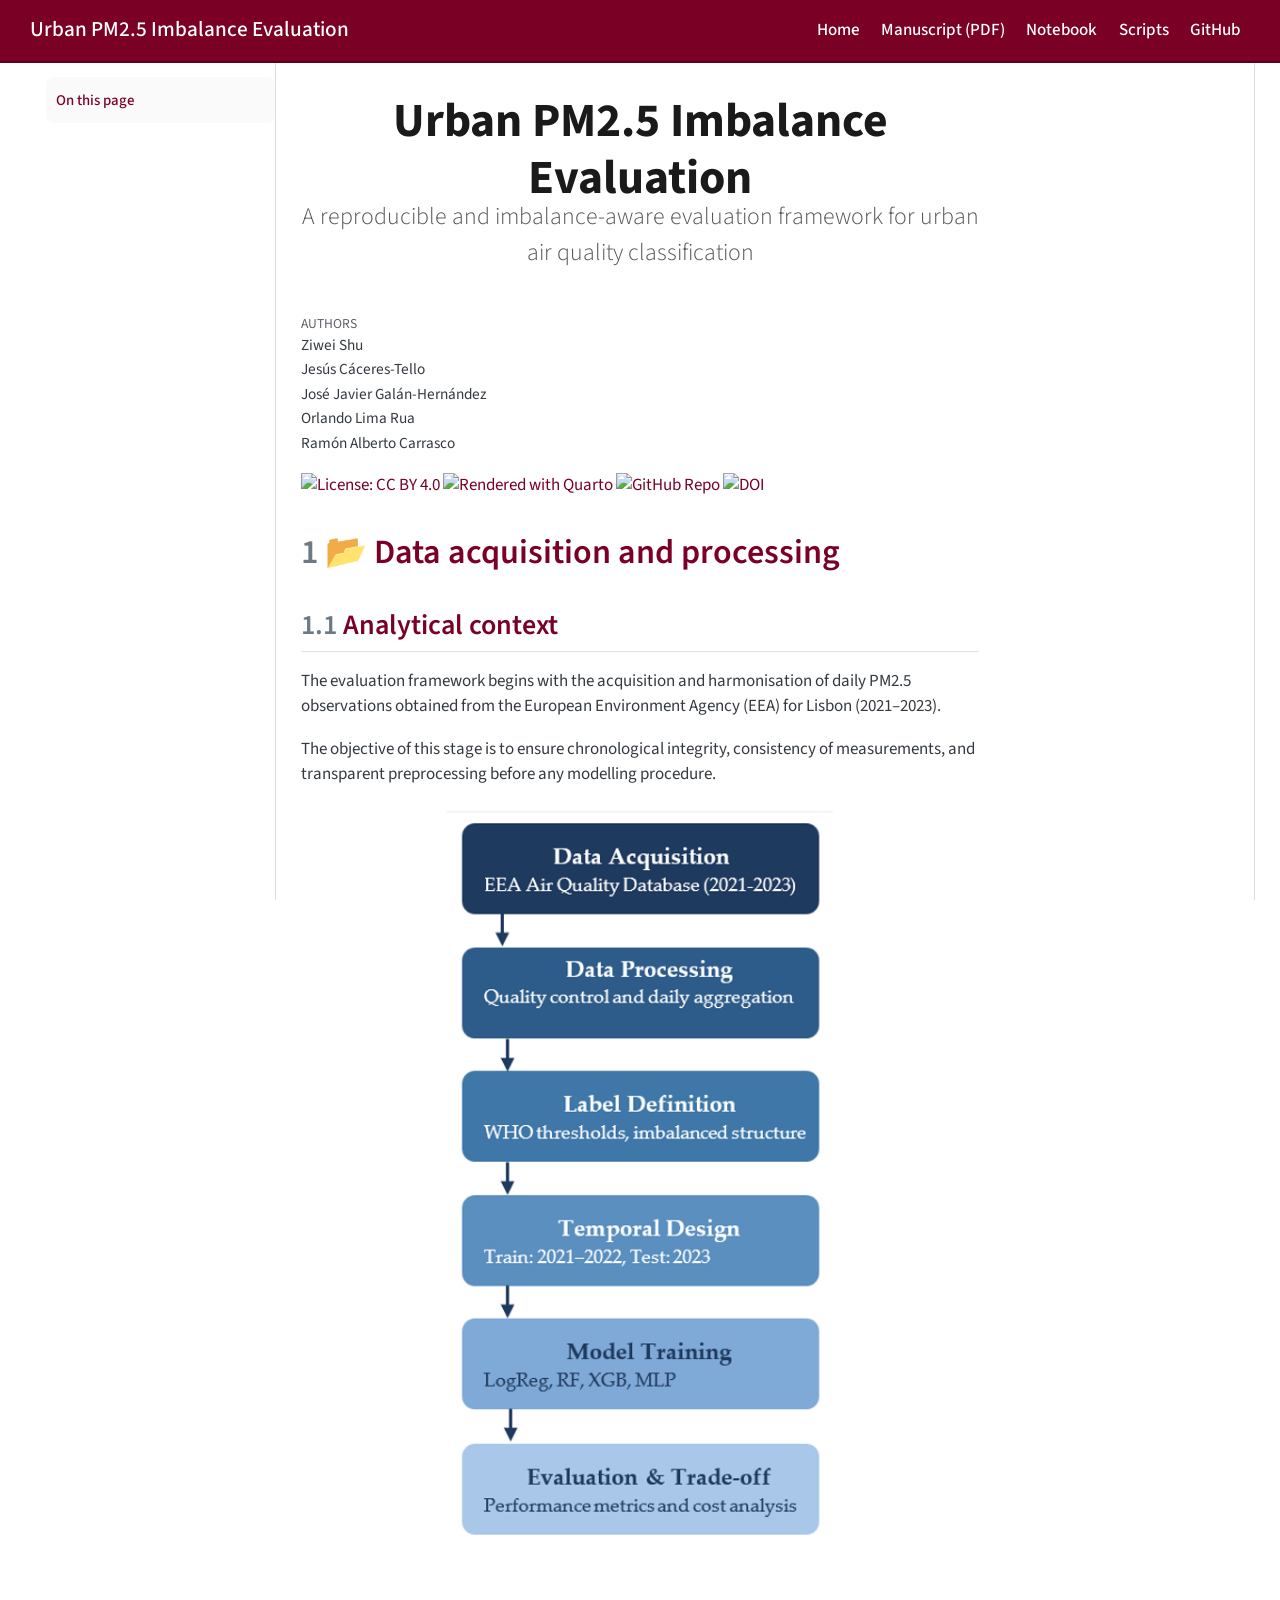
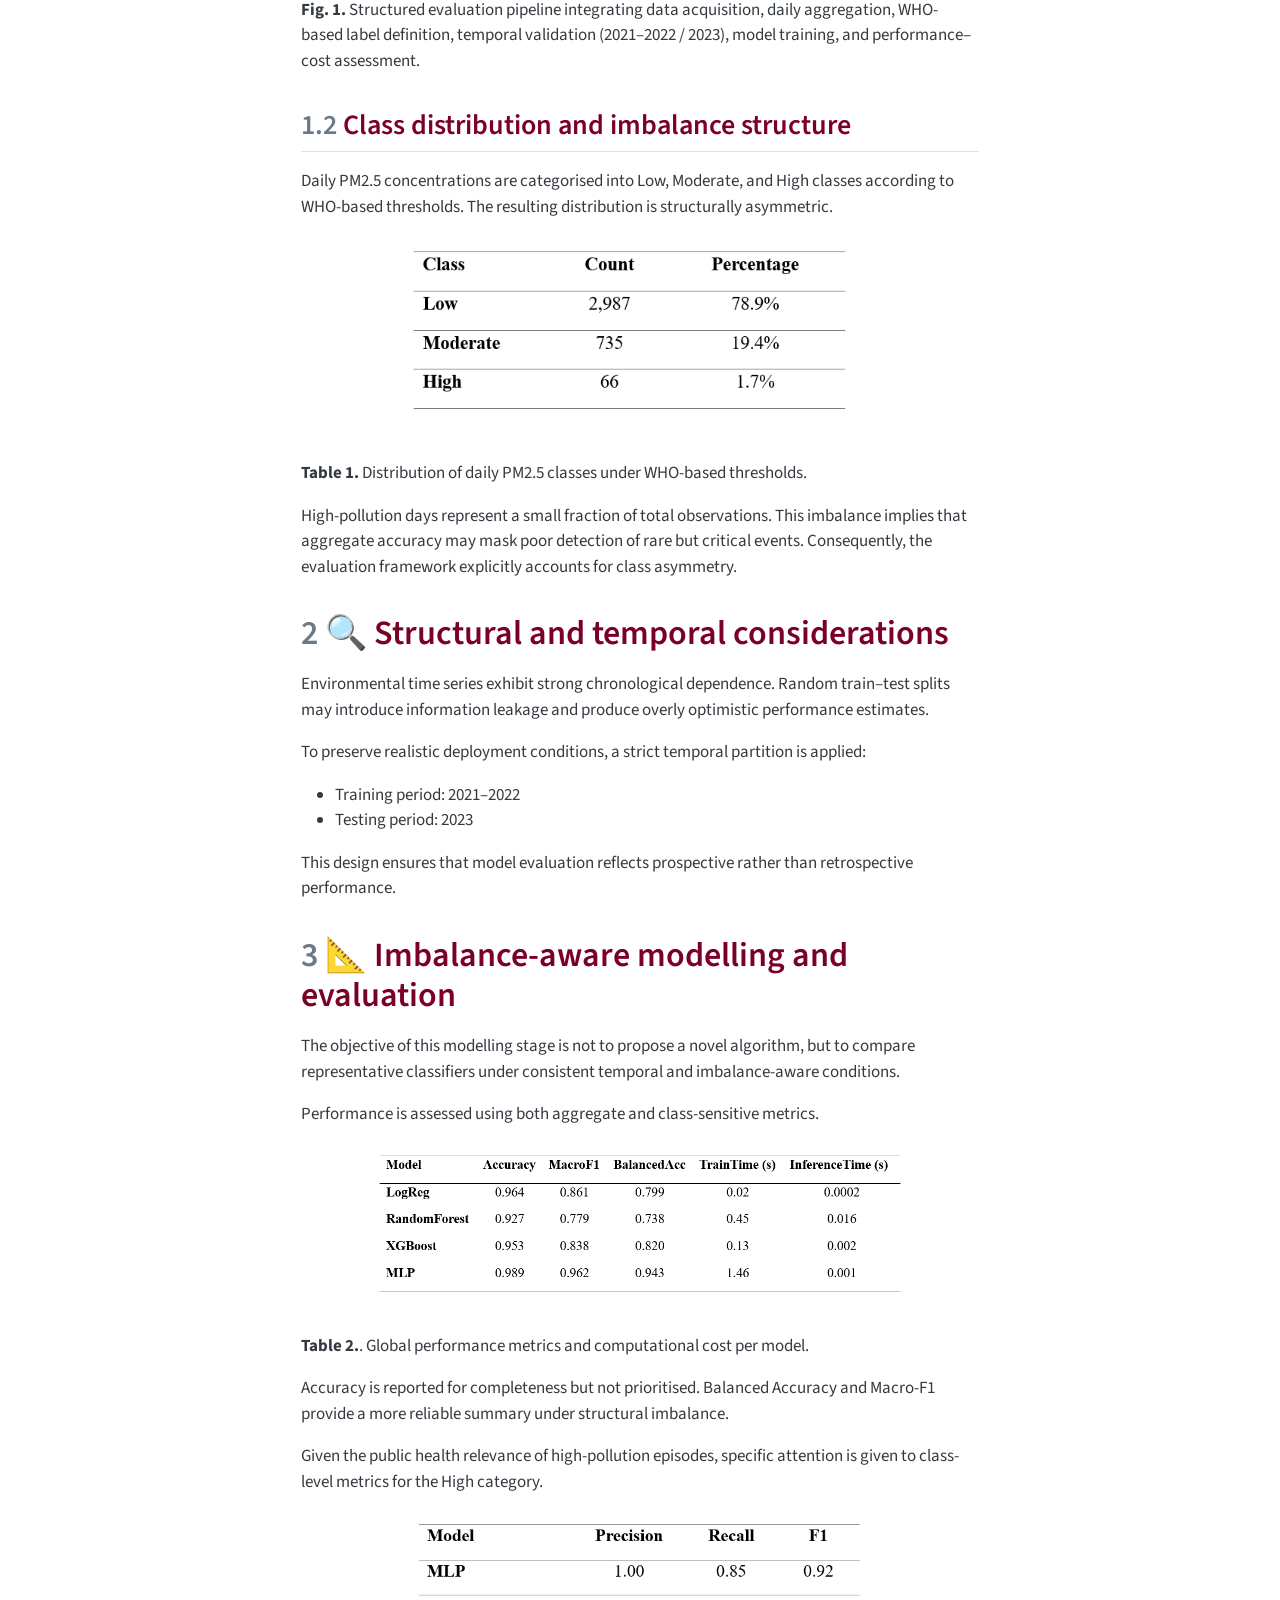
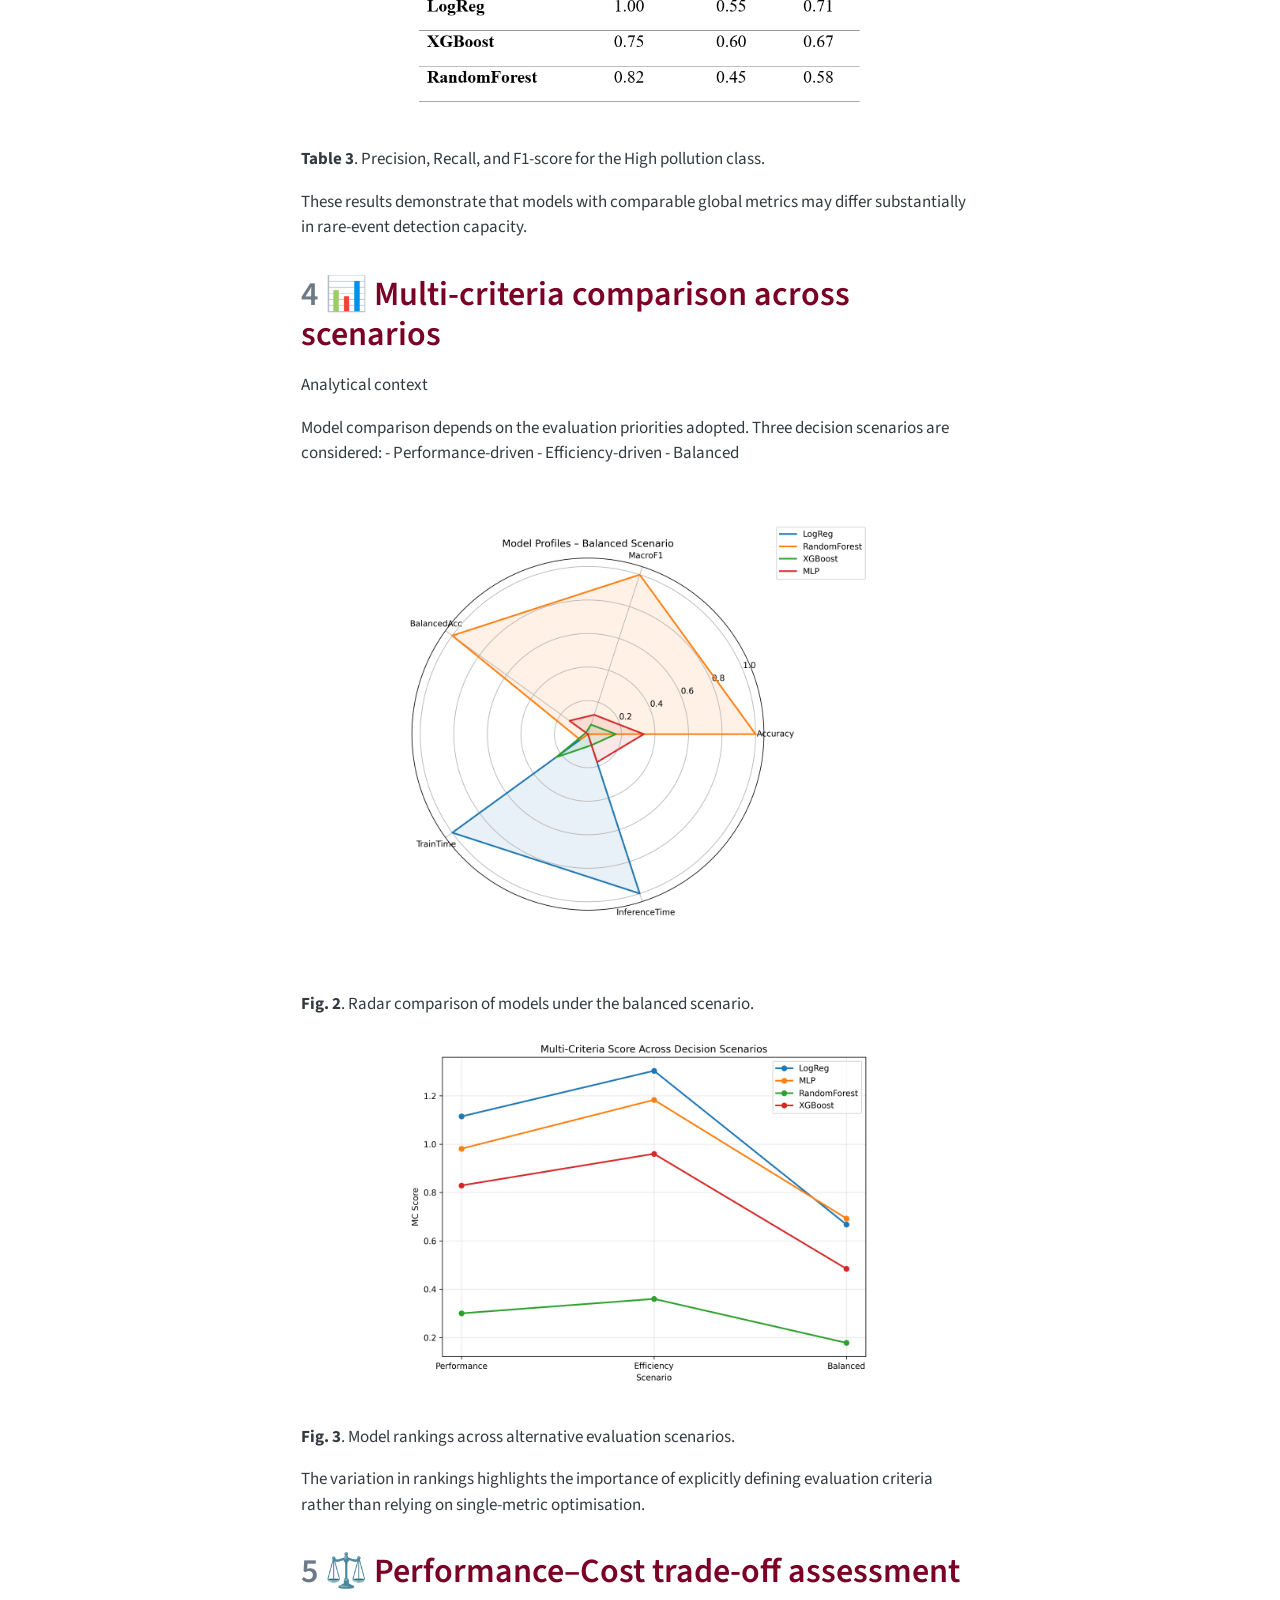
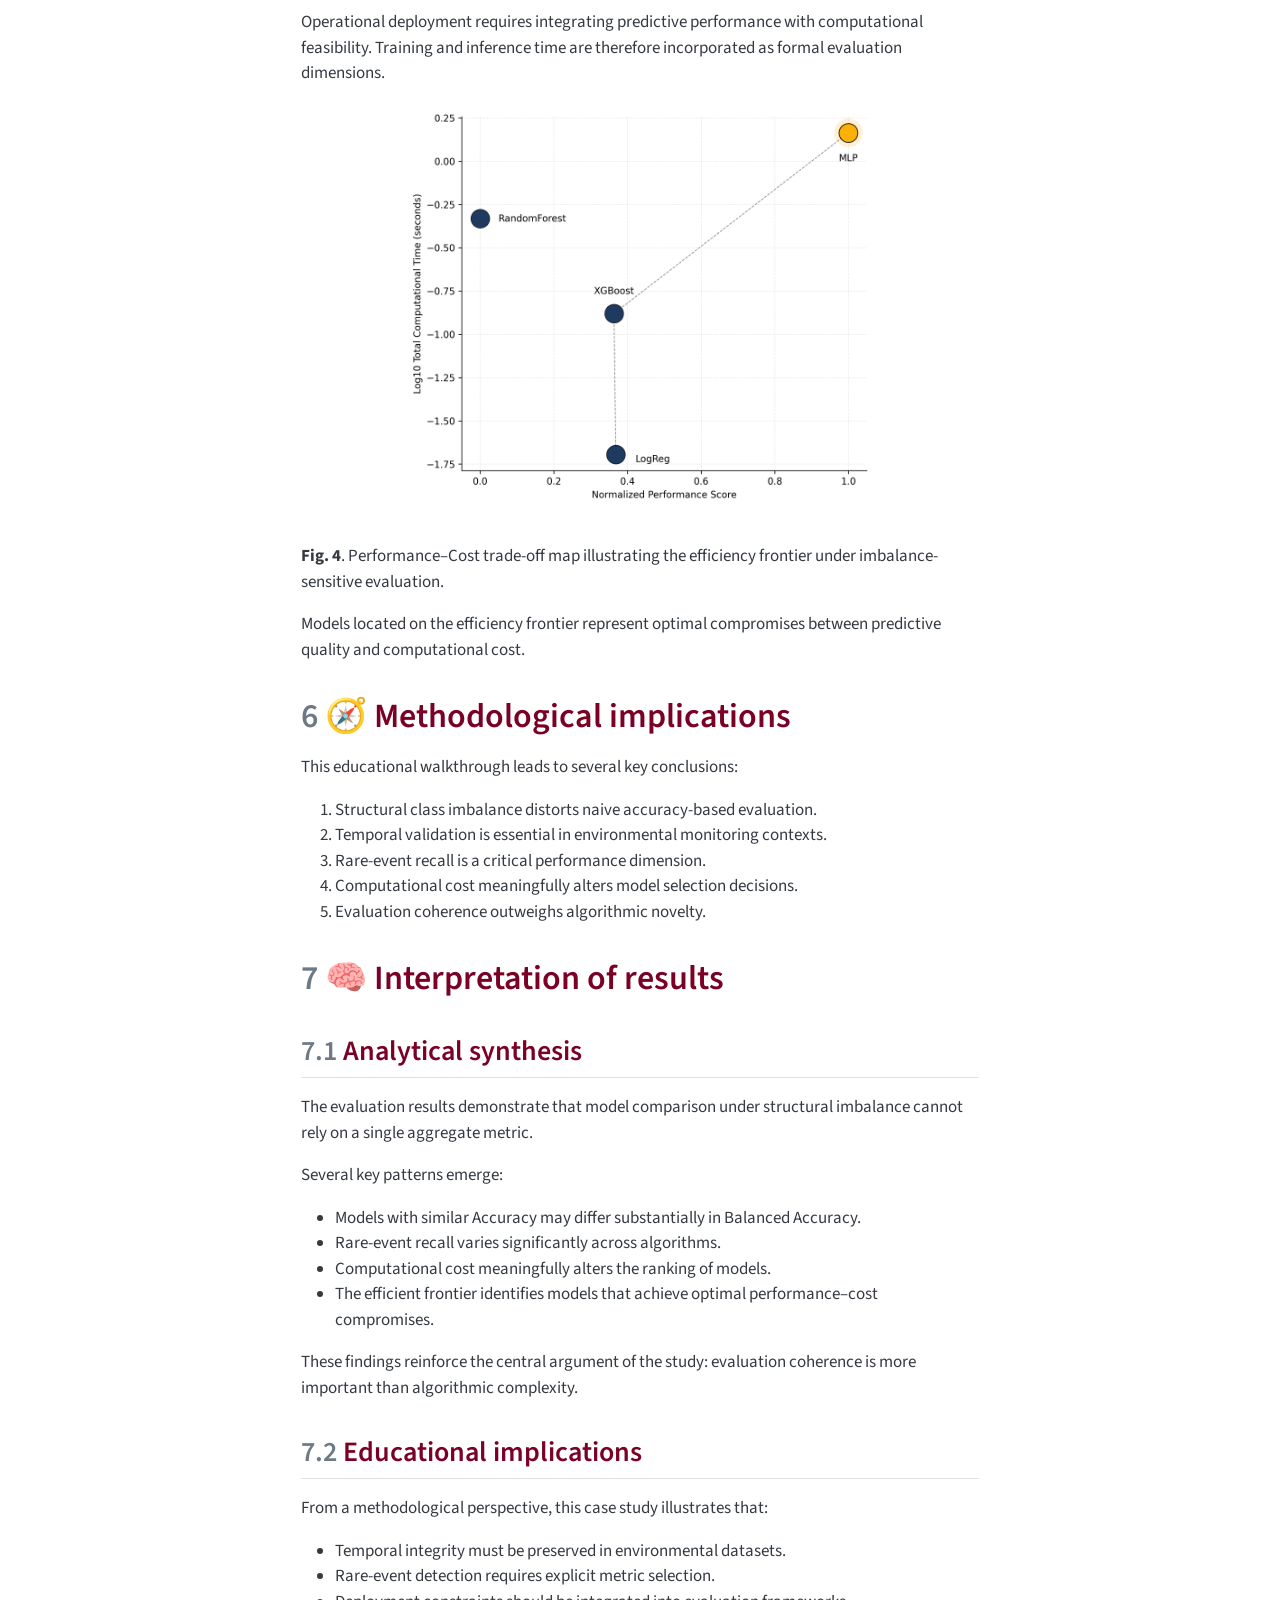
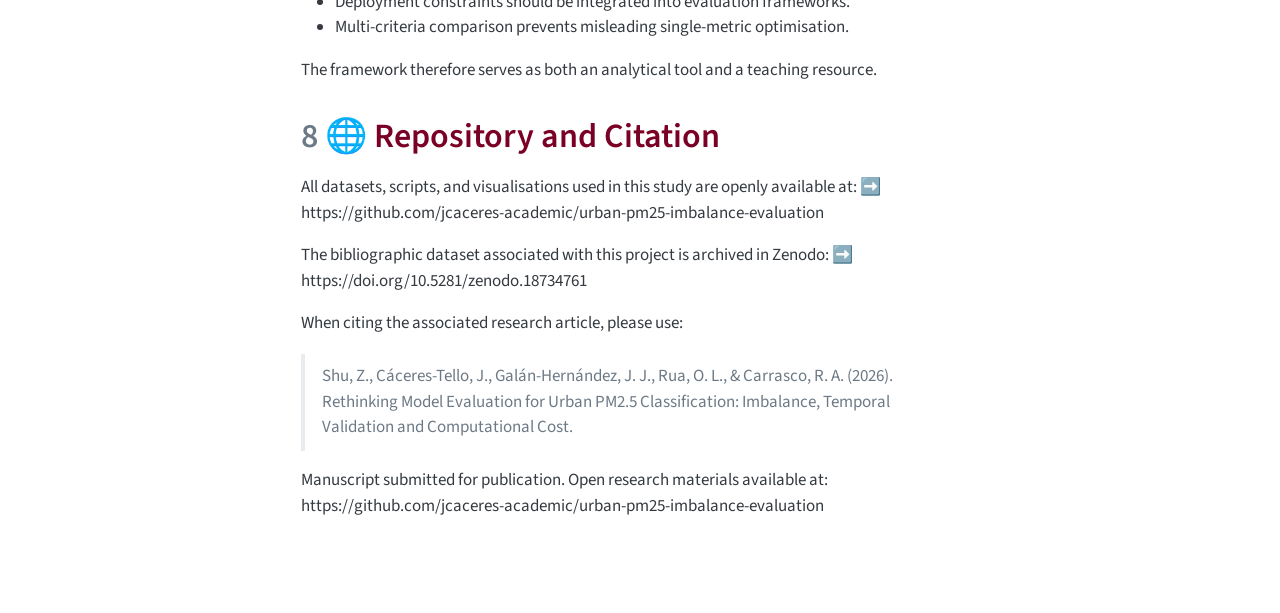
==== docs/notebook.html @ 517d203b "Initial version" ====
<!DOCTYPE html>
<html xmlns="http://www.w3.org/1999/xhtml" lang="en" xml:lang="en"><head>

<meta charset="utf-8">
<meta name="generator" content="quarto-1.8.27">

<meta name="viewport" content="width=device-width, initial-scale=1.0, user-scalable=yes">

<meta name="author" content="Ziwei Shu">
<meta name="author" content="Jesús Cáceres-Tello">
<meta name="author" content="José Javier Galán-Hernández">
<meta name="author" content="Orlando Lima Rua">
<meta name="author" content="Ramón Alberto Carrasco">

<title>Urban PM2.5 Imbalance Evaluation</title>
<style>
code{white-space: pre-wrap;}
span.smallcaps{font-variant: small-caps;}
div.columns{display: flex; gap: min(4vw, 1.5em);}
div.column{flex: auto; overflow-x: auto;}
div.hanging-indent{margin-left: 1.5em; text-indent: -1.5em;}
ul.task-list{list-style: none;}
ul.task-list li input[type="checkbox"] {
  width: 0.8em;
  margin: 0 0.8em 0.2em -1em; /* quarto-specific, see https://github.com/quarto-dev/quarto-cli/issues/4556 */ 
  vertical-align: middle;
}
</style>


<script src="site_libs/quarto-nav/quarto-nav.js"></script>
<script src="site_libs/clipboard/clipboard.min.js"></script>
<script src="site_libs/quarto-html/quarto.js" type="module"></script>
<script src="site_libs/quarto-html/tabsets/tabsets.js" type="module"></script>
<script src="site_libs/quarto-html/axe/axe-check.js" type="module"></script>
<script src="site_libs/quarto-html/popper.min.js"></script>
<script src="site_libs/quarto-html/tippy.umd.min.js"></script>
<script src="site_libs/quarto-html/anchor.min.js"></script>
<link href="site_libs/quarto-html/tippy.css" rel="stylesheet">
<link href="site_libs/quarto-html/quarto-syntax-highlighting-ed96de9b727972fe78a7b5d16c58bf87.css" rel="stylesheet" id="quarto-text-highlighting-styles">
<script src="site_libs/bootstrap/bootstrap.min.js"></script>
<link href="site_libs/bootstrap/bootstrap-icons.css" rel="stylesheet">
<link href="site_libs/bootstrap/bootstrap-5ca95841a3693384d6c4ddac3ef14b6b.min.css" rel="stylesheet" append-hash="true" id="quarto-bootstrap" data-mode="light">
<script id="quarto-search-options" type="application/json">{
  "language": {
    "search-no-results-text": "No results",
    "search-matching-documents-text": "matching documents",
    "search-copy-link-title": "Copy link to search",
    "search-hide-matches-text": "Hide additional matches",
    "search-more-match-text": "more match in this document",
    "search-more-matches-text": "more matches in this document",
    "search-clear-button-title": "Clear",
    "search-text-placeholder": "",
    "search-detached-cancel-button-title": "Cancel",
    "search-submit-button-title": "Submit",
    "search-label": "Search"
  }
}</script>
<style>html{ scroll-behavior: smooth; }</style>


<link rel="stylesheet" href="styles.css">
</head>

<body class="floating nav-fixed quarto-light">

<div id="quarto-search-results"></div>
  <header id="quarto-header" class="headroom fixed-top">
    <nav class="navbar navbar-expand-lg " data-bs-theme="dark">
      <div class="navbar-container container-fluid">
      <div class="navbar-brand-container mx-auto">
    <a class="navbar-brand" href="./index.html">
    <span class="navbar-title">Urban PM2.5 Imbalance Evaluation</span>
    </a>
  </div>
          <button class="navbar-toggler" type="button" data-bs-toggle="collapse" data-bs-target="#navbarCollapse" aria-controls="navbarCollapse" role="menu" aria-expanded="false" aria-label="Toggle navigation" onclick="if (window.quartoToggleHeadroom) { window.quartoToggleHeadroom(); }">
  <span class="navbar-toggler-icon"></span>
</button>
          <div class="collapse navbar-collapse" id="navbarCollapse">
            <ul class="navbar-nav navbar-nav-scroll ms-auto">
  <li class="nav-item">
    <a class="nav-link" href="./index.html" target="_self"> <i class="bi bi-house" role="img">
</i> 
<span class="menu-text">Home</span></a>
  </li>  
  <li class="nav-item">
    <a class="nav-link" href="./article.pdf" target="_blank"> <i class="bi bi-file-earmark-text" role="img">
</i> 
<span class="menu-text">Manuscript (PDF)</span></a>
  </li>  
  <li class="nav-item">
    <a class="nav-link active" href="./notebook.html" target="_self" aria-current="page"> <i class="bi bi-laptop" role="img">
</i> 
<span class="menu-text">Notebook</span></a>
  </li>  
  <li class="nav-item">
    <a class="nav-link" href="./scripts.html" target="_self"> <i class="bi bi-code-slash" role="img">
</i> 
<span class="menu-text">Scripts</span></a>
  </li>  
  <li class="nav-item">
    <a class="nav-link" href="https://github.com/jcaceres-academic/urban-pm25-imbalance-evaluation" target="_blank"> <i class="bi bi-github" role="img">
</i> 
<span class="menu-text">GitHub</span></a>
  </li>  
</ul>
          </div> <!-- /navcollapse -->
            <div class="quarto-navbar-tools">
</div>
      </div> <!-- /container-fluid -->
    </nav>
</header>
<!-- content -->
<div id="quarto-content" class="quarto-container page-columns page-rows-contents page-layout-article page-navbar">
<!-- sidebar -->
  <nav id="quarto-sidebar" class="sidebar collapse collapse-horizontal quarto-sidebar-collapse-item sidebar-navigation floating overflow-auto">
    <nav id="TOC" role="doc-toc" class="toc-active">
    <h2 id="toc-title">On this page</h2>
   
  <ul class="collapse">
  <li><a href="#data-acquisition-and-processing" id="toc-data-acquisition-and-processing" class="nav-link active" data-scroll-target="#data-acquisition-and-processing"><span class="header-section-number">1</span> 📂 Data acquisition and processing</a>
  <ul class="collapse">
  <li><a href="#analytical-context" id="toc-analytical-context" class="nav-link" data-scroll-target="#analytical-context"><span class="header-section-number">1.1</span> Analytical context</a></li>
  <li><a href="#class-distribution-and-imbalance-structure" id="toc-class-distribution-and-imbalance-structure" class="nav-link" data-scroll-target="#class-distribution-and-imbalance-structure"><span class="header-section-number">1.2</span> Class distribution and imbalance structure</a></li>
  </ul></li>
  <li><a href="#structural-and-temporal-considerations" id="toc-structural-and-temporal-considerations" class="nav-link" data-scroll-target="#structural-and-temporal-considerations"><span class="header-section-number">2</span> 🔍 Structural and temporal considerations</a></li>
  <li><a href="#imbalance-aware-modelling-and-evaluation" id="toc-imbalance-aware-modelling-and-evaluation" class="nav-link" data-scroll-target="#imbalance-aware-modelling-and-evaluation"><span class="header-section-number">3</span> 📐 Imbalance-aware modelling and evaluation</a></li>
  <li><a href="#multi-criteria-comparison-across-scenarios" id="toc-multi-criteria-comparison-across-scenarios" class="nav-link" data-scroll-target="#multi-criteria-comparison-across-scenarios"><span class="header-section-number">4</span> 📊 Multi-criteria comparison across scenarios</a></li>
  <li><a href="#performancecost-trade-off-assessment" id="toc-performancecost-trade-off-assessment" class="nav-link" data-scroll-target="#performancecost-trade-off-assessment"><span class="header-section-number">5</span> ⚖️ Performance–Cost trade-off assessment</a></li>
  <li><a href="#methodological-implications" id="toc-methodological-implications" class="nav-link" data-scroll-target="#methodological-implications"><span class="header-section-number">6</span> 🧭 Methodological implications</a></li>
  <li><a href="#interpretation-of-results" id="toc-interpretation-of-results" class="nav-link" data-scroll-target="#interpretation-of-results"><span class="header-section-number">7</span> 🧠 Interpretation of results</a>
  <ul class="collapse">
  <li><a href="#analytical-synthesis" id="toc-analytical-synthesis" class="nav-link" data-scroll-target="#analytical-synthesis"><span class="header-section-number">7.1</span> Analytical synthesis</a></li>
  <li><a href="#educational-implications" id="toc-educational-implications" class="nav-link" data-scroll-target="#educational-implications"><span class="header-section-number">7.2</span> Educational implications</a></li>
  </ul></li>
  <li><a href="#repository-and-citation" id="toc-repository-and-citation" class="nav-link" data-scroll-target="#repository-and-citation"><span class="header-section-number">8</span> 🌐 Repository and Citation</a></li>
  </ul>
</nav>
</nav>
<div id="quarto-sidebar-glass" class="quarto-sidebar-collapse-item" data-bs-toggle="collapse" data-bs-target=".quarto-sidebar-collapse-item"></div>
<!-- margin-sidebar -->
    <div id="quarto-margin-sidebar" class="sidebar margin-sidebar zindex-bottom">
    </div>
<!-- main -->
<main class="content" id="quarto-document-content">

<header id="title-block-header" class="quarto-title-block default">
<div class="quarto-title">
<h1 class="title">Urban PM2.5 Imbalance Evaluation</h1>
<p class="subtitle lead">A reproducible and imbalance-aware evaluation framework for urban air quality classification</p>
</div>



<div class="quarto-title-meta">

    <div>
    <div class="quarto-title-meta-heading">Authors</div>
    <div class="quarto-title-meta-contents">
             <p>Ziwei Shu </p>
             <p>Jesús Cáceres-Tello </p>
             <p>José Javier Galán-Hernández </p>
             <p>Orlando Lima Rua </p>
             <p>Ramón Alberto Carrasco </p>
          </div>
  </div>
    
  
    
  </div>
  


</header>


<p><a href="https://creativecommons.org/licenses/by/4.0/"><img src="https://img.shields.io/badge/License-CC%20BY%204.0-lightgrey.svg" class="img-fluid" alt="License: CC BY 4.0"></a> <a href="https://quarto.org/"><img src="https://img.shields.io/badge/Rendered_with-Quarto-4A90E2.svg" class="img-fluid" alt="Rendered with Quarto"></a> <a href="https://github.com/jcaceres-academic/urban-pm25-imbalance-evaluation"><img src="https://img.shields.io/badge/GitHub-Repository-black.svg" class="img-fluid" alt="GitHub Repo"></a> <a href="https://doi.org/10.5281/zenodo.18734761"><img src="https://img.shields.io/badge/DOI-10.5281%2Fzenodo.18734761-blue.svg" class="img-fluid" alt="DOI"></a></p>
<section id="data-acquisition-and-processing" class="level1" data-number="1">
<h1 data-number="1"><span class="header-section-number">1</span> 📂 Data acquisition and processing</h1>
<section id="analytical-context" class="level2" data-number="1.1">
<h2 data-number="1.1" class="anchored" data-anchor-id="analytical-context"><span class="header-section-number">1.1</span> Analytical context</h2>
<p>The evaluation framework begins with the acquisition and harmonisation of daily PM2.5 observations obtained from the European Environment Agency (EEA) for Lisbon (2021–2023).</p>
<p>The objective of this stage is to ensure chronological integrity, consistency of measurements, and transparent preprocessing before any modelling procedure.</p>
<div class="quarto-figure quarto-figure-center">
<figure class="figure">
<p><img src="images/Fig1_pipeline.png" class="img-fluid quarto-figure quarto-figure-center figure-img" style="width:60.0%"></p>
</figure>
</div>
<p><strong>Fig. 1.</strong> Structured evaluation pipeline integrating data acquisition, daily aggregation, WHO-based label definition, temporal validation (2021–2022 / 2023), model training, and performance–cost assessment.</p>
</section>
<section id="class-distribution-and-imbalance-structure" class="level2" data-number="1.2">
<h2 data-number="1.2" class="anchored" data-anchor-id="class-distribution-and-imbalance-structure"><span class="header-section-number">1.2</span> Class distribution and imbalance structure</h2>
<p>Daily PM2.5 concentrations are categorised into Low, Moderate, and High classes according to WHO-based thresholds. The resulting distribution is structurally asymmetric.</p>
<div class="quarto-figure quarto-figure-center">
<figure class="figure">
<p><img src="images/Table1_class_distribution.png" class="img-fluid quarto-figure quarto-figure-center figure-img" style="width:70.0%"></p>
</figure>
</div>
<p><strong>Table 1.</strong> Distribution of daily PM2.5 classes under WHO-based thresholds.</p>
<p>High-pollution days represent a small fraction of total observations. This imbalance implies that aggregate accuracy may mask poor detection of rare but critical events. Consequently, the evaluation framework explicitly accounts for class asymmetry.</p>
</section>
</section>
<section id="structural-and-temporal-considerations" class="level1" data-number="2">
<h1 data-number="2"><span class="header-section-number">2</span> 🔍 Structural and temporal considerations</h1>
<p>Environmental time series exhibit strong chronological dependence. Random train–test splits may introduce information leakage and produce overly optimistic performance estimates.</p>
<p>To preserve realistic deployment conditions, a strict temporal partition is applied:</p>
<ul>
<li>Training period: 2021–2022</li>
<li>Testing period: 2023</li>
</ul>
<p>This design ensures that model evaluation reflects prospective rather than retrospective performance.</p>
</section>
<section id="imbalance-aware-modelling-and-evaluation" class="level1" data-number="3">
<h1 data-number="3"><span class="header-section-number">3</span> 📐 Imbalance-aware modelling and evaluation</h1>
<p>The objective of this modelling stage is not to propose a novel algorithm, but to compare representative classifiers under consistent temporal and imbalance-aware conditions.</p>
<p>Performance is assessed using both aggregate and class-sensitive metrics.</p>
<div class="quarto-figure quarto-figure-center">
<figure class="figure">
<p><img src="images/Table2_model_metrics.png" class="img-fluid quarto-figure quarto-figure-center figure-img" style="width:80.0%"></p>
</figure>
</div>
<p><strong>Table 2.</strong>. Global performance metrics and computational cost per model.</p>
<p>Accuracy is reported for completeness but not prioritised. Balanced Accuracy and Macro-F1 provide a more reliable summary under structural imbalance.</p>
<p>Given the public health relevance of high-pollution episodes, specific attention is given to class-level metrics for the High category.</p>
<div class="quarto-figure quarto-figure-center">
<figure class="figure">
<p><img src="images/Table3_high_class_metrics.png" class="img-fluid quarto-figure quarto-figure-center figure-img" style="width:70.0%"></p>
</figure>
</div>
<p><strong>Table 3</strong>. Precision, Recall, and F1-score for the High pollution class.</p>
<p>These results demonstrate that models with comparable global metrics may differ substantially in rare-event detection capacity.</p>
</section>
<section id="multi-criteria-comparison-across-scenarios" class="level1" data-number="4">
<h1 data-number="4"><span class="header-section-number">4</span> 📊 Multi-criteria comparison across scenarios</h1>
<p>Analytical context</p>
<p>Model comparison depends on the evaluation priorities adopted. Three decision scenarios are considered: - Performance-driven - Efficiency-driven - Balanced</p>
<div class="quarto-figure quarto-figure-center">
<figure class="figure">
<p><img src="images/Fig2_radar_balanced_models.png" class="img-fluid quarto-figure quarto-figure-center figure-img" style="width:70.0%"></p>
</figure>
</div>
<p><strong>Fig. 2</strong>. Radar comparison of models under the balanced scenario.</p>
<div class="quarto-figure quarto-figure-center">
<figure class="figure">
<p><img src="images/Fig3_ranking_scenarios_plot.png" class="img-fluid quarto-figure quarto-figure-center figure-img" style="width:70.0%"></p>
</figure>
</div>
<p><strong>Fig. 3</strong>. Model rankings across alternative evaluation scenarios.</p>
<p>The variation in rankings highlights the importance of explicitly defining evaluation criteria rather than relying on single-metric optimisation.</p>
</section>
<section id="performancecost-trade-off-assessment" class="level1" data-number="5">
<h1 data-number="5"><span class="header-section-number">5</span> ⚖️ Performance–Cost trade-off assessment</h1>
<p>Operational deployment requires integrating predictive performance with computational feasibility. Training and inference time are therefore incorporated as formal evaluation dimensions.</p>
<div class="quarto-figure quarto-figure-center">
<figure class="figure">
<p><img src="images/Fig4_Performance_Cost_Map.png" class="img-fluid quarto-figure quarto-figure-center figure-img" style="width:70.0%"></p>
</figure>
</div>
<p><strong>Fig. 4</strong>. Performance–Cost trade-off map illustrating the efficiency frontier under imbalance-sensitive evaluation.</p>
<p>Models located on the efficiency frontier represent optimal compromises between predictive quality and computational cost.</p>
</section>
<section id="methodological-implications" class="level1" data-number="6">
<h1 data-number="6"><span class="header-section-number">6</span> 🧭 Methodological implications</h1>
<p>This educational walkthrough leads to several key conclusions:</p>
<ol type="1">
<li>Structural class imbalance distorts naive accuracy-based evaluation.</li>
<li>Temporal validation is essential in environmental monitoring contexts.</li>
<li>Rare-event recall is a critical performance dimension.</li>
<li>Computational cost meaningfully alters model selection decisions.</li>
<li>Evaluation coherence outweighs algorithmic novelty.</li>
</ol>
</section>
<section id="interpretation-of-results" class="level1" data-number="7">
<h1 data-number="7"><span class="header-section-number">7</span> 🧠 Interpretation of results</h1>
<section id="analytical-synthesis" class="level2" data-number="7.1">
<h2 data-number="7.1" class="anchored" data-anchor-id="analytical-synthesis"><span class="header-section-number">7.1</span> Analytical synthesis</h2>
<p>The evaluation results demonstrate that model comparison under structural imbalance cannot rely on a single aggregate metric.</p>
<p>Several key patterns emerge:</p>
<ul>
<li>Models with similar Accuracy may differ substantially in Balanced Accuracy.</li>
<li>Rare-event recall varies significantly across algorithms.</li>
<li>Computational cost meaningfully alters the ranking of models.</li>
<li>The efficient frontier identifies models that achieve optimal performance–cost compromises.</li>
</ul>
<p>These findings reinforce the central argument of the study: evaluation coherence is more important than algorithmic complexity.</p>
</section>
<section id="educational-implications" class="level2" data-number="7.2">
<h2 data-number="7.2" class="anchored" data-anchor-id="educational-implications"><span class="header-section-number">7.2</span> Educational implications</h2>
<p>From a methodological perspective, this case study illustrates that:</p>
<ul>
<li>Temporal integrity must be preserved in environmental datasets.</li>
<li>Rare-event detection requires explicit metric selection.</li>
<li>Deployment constraints should be integrated into evaluation frameworks.</li>
<li>Multi-criteria comparison prevents misleading single-metric optimisation.</li>
</ul>
<p>The framework therefore serves as both an analytical tool and a teaching resource.</p>
</section>
</section>
<section id="repository-and-citation" class="level1" data-number="8">
<h1 data-number="8"><span class="header-section-number">8</span> 🌐 Repository and Citation</h1>
<p>All datasets, scripts, and visualisations used in this study are openly available at: ➡️ https://github.com/jcaceres-academic/urban-pm25-imbalance-evaluation</p>
<p>The bibliographic dataset associated with this project is archived in Zenodo: ➡️ https://doi.org/10.5281/zenodo.18734761</p>
<p>When citing the associated research article, please use:</p>
<blockquote class="blockquote">
<p>Shu, Z., Cáceres-Tello, J., Galán-Hernández, J. J., Rua, O. L., &amp; Carrasco, R. A. (2026). Rethinking Model Evaluation for Urban PM2.5 Classification: Imbalance, Temporal Validation and Computational Cost.</p>
</blockquote>
<p>Manuscript submitted for publication. Open research materials available at: https://github.com/jcaceres-academic/urban-pm25-imbalance-evaluation</p>


</section>

</main> <!-- /main -->
<script id="quarto-html-after-body" type="application/javascript">
  window.document.addEventListener("DOMContentLoaded", function (event) {
    const icon = "";
    const anchorJS = new window.AnchorJS();
    anchorJS.options = {
      placement: 'right',
      icon: icon
    };
    anchorJS.add('.anchored');
    const isCodeAnnotation = (el) => {
      for (const clz of el.classList) {
        if (clz.startsWith('code-annotation-')) {                     
          return true;
        }
      }
      return false;
    }
    const onCopySuccess = function(e) {
      // button target
      const button = e.trigger;
      // don't keep focus
      button.blur();
      // flash "checked"
      button.classList.add('code-copy-button-checked');
      var currentTitle = button.getAttribute("title");
      button.setAttribute("title", "Copied!");
      let tooltip;
      if (window.bootstrap) {
        button.setAttribute("data-bs-toggle", "tooltip");
        button.setAttribute("data-bs-placement", "left");
        button.setAttribute("data-bs-title", "Copied!");
        tooltip = new bootstrap.Tooltip(button, 
          { trigger: "manual", 
            customClass: "code-copy-button-tooltip",
            offset: [0, -8]});
        tooltip.show();    
      }
      setTimeout(function() {
        if (tooltip) {
          tooltip.hide();
          button.removeAttribute("data-bs-title");
          button.removeAttribute("data-bs-toggle");
          button.removeAttribute("data-bs-placement");
        }
        button.setAttribute("title", currentTitle);
        button.classList.remove('code-copy-button-checked');
      }, 1000);
      // clear code selection
      e.clearSelection();
    }
    const getTextToCopy = function(trigger) {
      const outerScaffold = trigger.parentElement.cloneNode(true);
      const codeEl = outerScaffold.querySelector('code');
      for (const childEl of codeEl.children) {
        if (isCodeAnnotation(childEl)) {
          childEl.remove();
        }
      }
      return codeEl.innerText;
    }
    const clipboard = new window.ClipboardJS('.code-copy-button:not([data-in-quarto-modal])', {
      text: getTextToCopy
    });
    clipboard.on('success', onCopySuccess);
    if (window.document.getElementById('quarto-embedded-source-code-modal')) {
      const clipboardModal = new window.ClipboardJS('.code-copy-button[data-in-quarto-modal]', {
        text: getTextToCopy,
        container: window.document.getElementById('quarto-embedded-source-code-modal')
      });
      clipboardModal.on('success', onCopySuccess);
    }
      var localhostRegex = new RegExp(/^(?:http|https):\/\/localhost\:?[0-9]*\//);
      var mailtoRegex = new RegExp(/^mailto:/);
        var filterRegex = new RegExp("https:\/\/jcaceres-academic\.github\.io\/urban-pm25-imbalance-evaluation\/");
      var isInternal = (href) => {
          return filterRegex.test(href) || localhostRegex.test(href) || mailtoRegex.test(href);
      }
      // Inspect non-navigation links and adorn them if external
     var links = window.document.querySelectorAll('a[href]:not(.nav-link):not(.navbar-brand):not(.toc-action):not(.sidebar-link):not(.sidebar-item-toggle):not(.pagination-link):not(.no-external):not([aria-hidden]):not(.dropdown-item):not(.quarto-navigation-tool):not(.about-link)');
      for (var i=0; i<links.length; i++) {
        const link = links[i];
        if (!isInternal(link.href)) {
          // undo the damage that might have been done by quarto-nav.js in the case of
          // links that we want to consider external
          if (link.dataset.originalHref !== undefined) {
            link.href = link.dataset.originalHref;
          }
        }
      }
    function tippyHover(el, contentFn, onTriggerFn, onUntriggerFn) {
      const config = {
        allowHTML: true,
        maxWidth: 500,
        delay: 100,
        arrow: false,
        appendTo: function(el) {
            return el.parentElement;
        },
        interactive: true,
        interactiveBorder: 10,
        theme: 'quarto',
        placement: 'bottom-start',
      };
      if (contentFn) {
        config.content = contentFn;
      }
      if (onTriggerFn) {
        config.onTrigger = onTriggerFn;
      }
      if (onUntriggerFn) {
        config.onUntrigger = onUntriggerFn;
      }
      window.tippy(el, config); 
    }
    const noterefs = window.document.querySelectorAll('a[role="doc-noteref"]');
    for (var i=0; i<noterefs.length; i++) {
      const ref = noterefs[i];
      tippyHover(ref, function() {
        // use id or data attribute instead here
        let href = ref.getAttribute('data-footnote-href') || ref.getAttribute('href');
        try { href = new URL(href).hash; } catch {}
        const id = href.replace(/^#\/?/, "");
        const note = window.document.getElementById(id);
        if (note) {
          return note.innerHTML;
        } else {
          return "";
        }
      });
    }
    const xrefs = window.document.querySelectorAll('a.quarto-xref');
    const processXRef = (id, note) => {
      // Strip column container classes
      const stripColumnClz = (el) => {
        el.classList.remove("page-full", "page-columns");
        if (el.children) {
          for (const child of el.children) {
            stripColumnClz(child);
          }
        }
      }
      stripColumnClz(note)
      if (id === null || id.startsWith('sec-')) {
        // Special case sections, only their first couple elements
        const container = document.createElement("div");
        if (note.children && note.children.length > 2) {
          container.appendChild(note.children[0].cloneNode(true));
          for (let i = 1; i < note.children.length; i++) {
            const child = note.children[i];
            if (child.tagName === "P" && child.innerText === "") {
              continue;
            } else {
              container.appendChild(child.cloneNode(true));
              break;
            }
          }
          if (window.Quarto?.typesetMath) {
            window.Quarto.typesetMath(container);
          }
          return container.innerHTML
        } else {
          if (window.Quarto?.typesetMath) {
            window.Quarto.typesetMath(note);
          }
          return note.innerHTML;
        }
      } else {
        // Remove any anchor links if they are present
        const anchorLink = note.querySelector('a.anchorjs-link');
        if (anchorLink) {
          anchorLink.remove();
        }
        if (window.Quarto?.typesetMath) {
          window.Quarto.typesetMath(note);
        }
        if (note.classList.contains("callout")) {
          return note.outerHTML;
        } else {
          return note.innerHTML;
        }
      }
    }
    for (var i=0; i<xrefs.length; i++) {
      const xref = xrefs[i];
      tippyHover(xref, undefined, function(instance) {
        instance.disable();
        let url = xref.getAttribute('href');
        let hash = undefined; 
        if (url.startsWith('#')) {
          hash = url;
        } else {
          try { hash = new URL(url).hash; } catch {}
        }
        if (hash) {
          const id = hash.replace(/^#\/?/, "");
          const note = window.document.getElementById(id);
          if (note !== null) {
            try {
              const html = processXRef(id, note.cloneNode(true));
              instance.setContent(html);
            } finally {
              instance.enable();
              instance.show();
            }
          } else {
            // See if we can fetch this
            fetch(url.split('#')[0])
            .then(res => res.text())
            .then(html => {
              const parser = new DOMParser();
              const htmlDoc = parser.parseFromString(html, "text/html");
              const note = htmlDoc.getElementById(id);
              if (note !== null) {
                const html = processXRef(id, note);
                instance.setContent(html);
              } 
            }).finally(() => {
              instance.enable();
              instance.show();
            });
          }
        } else {
          // See if we can fetch a full url (with no hash to target)
          // This is a special case and we should probably do some content thinning / targeting
          fetch(url)
          .then(res => res.text())
          .then(html => {
            const parser = new DOMParser();
            const htmlDoc = parser.parseFromString(html, "text/html");
            const note = htmlDoc.querySelector('main.content');
            if (note !== null) {
              // This should only happen for chapter cross references
              // (since there is no id in the URL)
              // remove the first header
              if (note.children.length > 0 && note.children[0].tagName === "HEADER") {
                note.children[0].remove();
              }
              const html = processXRef(null, note);
              instance.setContent(html);
            } 
          }).finally(() => {
            instance.enable();
            instance.show();
          });
        }
      }, function(instance) {
      });
    }
        let selectedAnnoteEl;
        const selectorForAnnotation = ( cell, annotation) => {
          let cellAttr = 'data-code-cell="' + cell + '"';
          let lineAttr = 'data-code-annotation="' +  annotation + '"';
          const selector = 'span[' + cellAttr + '][' + lineAttr + ']';
          return selector;
        }
        const selectCodeLines = (annoteEl) => {
          const doc = window.document;
          const targetCell = annoteEl.getAttribute("data-target-cell");
          const targetAnnotation = annoteEl.getAttribute("data-target-annotation");
          const annoteSpan = window.document.querySelector(selectorForAnnotation(targetCell, targetAnnotation));
          const lines = annoteSpan.getAttribute("data-code-lines").split(",");
          const lineIds = lines.map((line) => {
            return targetCell + "-" + line;
          })
          let top = null;
          let height = null;
          let parent = null;
          if (lineIds.length > 0) {
              //compute the position of the single el (top and bottom and make a div)
              const el = window.document.getElementById(lineIds[0]);
              top = el.offsetTop;
              height = el.offsetHeight;
              parent = el.parentElement.parentElement;
            if (lineIds.length > 1) {
              const lastEl = window.document.getElementById(lineIds[lineIds.length - 1]);
              const bottom = lastEl.offsetTop + lastEl.offsetHeight;
              height = bottom - top;
            }
            if (top !== null && height !== null && parent !== null) {
              // cook up a div (if necessary) and position it 
              let div = window.document.getElementById("code-annotation-line-highlight");
              if (div === null) {
                div = window.document.createElement("div");
                div.setAttribute("id", "code-annotation-line-highlight");
                div.style.position = 'absolute';
                parent.appendChild(div);
              }
              div.style.top = top - 2 + "px";
              div.style.height = height + 4 + "px";
              div.style.left = 0;
              let gutterDiv = window.document.getElementById("code-annotation-line-highlight-gutter");
              if (gutterDiv === null) {
                gutterDiv = window.document.createElement("div");
                gutterDiv.setAttribute("id", "code-annotation-line-highlight-gutter");
                gutterDiv.style.position = 'absolute';
                const codeCell = window.document.getElementById(targetCell);
                const gutter = codeCell.querySelector('.code-annotation-gutter');
                gutter.appendChild(gutterDiv);
              }
              gutterDiv.style.top = top - 2 + "px";
              gutterDiv.style.height = height + 4 + "px";
            }
            selectedAnnoteEl = annoteEl;
          }
        };
        const unselectCodeLines = () => {
          const elementsIds = ["code-annotation-line-highlight", "code-annotation-line-highlight-gutter"];
          elementsIds.forEach((elId) => {
            const div = window.document.getElementById(elId);
            if (div) {
              div.remove();
            }
          });
          selectedAnnoteEl = undefined;
        };
          // Handle positioning of the toggle
      window.addEventListener(
        "resize",
        throttle(() => {
          elRect = undefined;
          if (selectedAnnoteEl) {
            selectCodeLines(selectedAnnoteEl);
          }
        }, 10)
      );
      function throttle(fn, ms) {
      let throttle = false;
      let timer;
        return (...args) => {
          if(!throttle) { // first call gets through
              fn.apply(this, args);
              throttle = true;
          } else { // all the others get throttled
              if(timer) clearTimeout(timer); // cancel #2
              timer = setTimeout(() => {
                fn.apply(this, args);
                timer = throttle = false;
              }, ms);
          }
        };
      }
        // Attach click handler to the DT
        const annoteDls = window.document.querySelectorAll('dt[data-target-cell]');
        for (const annoteDlNode of annoteDls) {
          annoteDlNode.addEventListener('click', (event) => {
            const clickedEl = event.target;
            if (clickedEl !== selectedAnnoteEl) {
              unselectCodeLines();
              const activeEl = window.document.querySelector('dt[data-target-cell].code-annotation-active');
              if (activeEl) {
                activeEl.classList.remove('code-annotation-active');
              }
              selectCodeLines(clickedEl);
              clickedEl.classList.add('code-annotation-active');
            } else {
              // Unselect the line
              unselectCodeLines();
              clickedEl.classList.remove('code-annotation-active');
            }
          });
        }
    const findCites = (el) => {
      const parentEl = el.parentElement;
      if (parentEl) {
        const cites = parentEl.dataset.cites;
        if (cites) {
          return {
            el,
            cites: cites.split(' ')
          };
        } else {
          return findCites(el.parentElement)
        }
      } else {
        return undefined;
      }
    };
    var bibliorefs = window.document.querySelectorAll('a[role="doc-biblioref"]');
    for (var i=0; i<bibliorefs.length; i++) {
      const ref = bibliorefs[i];
      const citeInfo = findCites(ref);
      if (citeInfo) {
        tippyHover(citeInfo.el, function() {
          var popup = window.document.createElement('div');
          citeInfo.cites.forEach(function(cite) {
            var citeDiv = window.document.createElement('div');
            citeDiv.classList.add('hanging-indent');
            citeDiv.classList.add('csl-entry');
            var biblioDiv = window.document.getElementById('ref-' + cite);
            if (biblioDiv) {
              citeDiv.innerHTML = biblioDiv.innerHTML;
            }
            popup.appendChild(citeDiv);
          });
          return popup.innerHTML;
        });
      }
    }
  });
  </script>
</div> <!-- /content -->




<script src="site_libs/quarto-html/zenscroll-min.js"></script>
</body></html>
---- docs/site_libs/quarto-html/tippy.css ----
.tippy-box[data-animation=fade][data-state=hidden]{opacity:0}[data-tippy-root]{max-width:calc(100vw - 10px)}.tippy-box{position:relative;background-color:#333;color:#fff;border-radius:4px;font-size:14px;line-height:1.4;white-space:normal;outline:0;transition-property:transform,visibility,opacity}.tippy-box[data-placement^=top]>.tippy-arrow{bottom:0}.tippy-box[data-placement^=top]>.tippy-arrow:before{bottom:-7px;left:0;border-width:8px 8px 0;border-top-color:initial;transform-origin:center top}.tippy-box[data-placement^=bottom]>.tippy-arrow{top:0}.tippy-box[data-placement^=bottom]>.tippy-arrow:before{top:-7px;left:0;border-width:0 8px 8px;border-bottom-color:initial;transform-origin:center bottom}.tippy-box[data-placement^=left]>.tippy-arrow{right:0}.tippy-box[data-placement^=left]>.tippy-arrow:before{border-width:8px 0 8px 8px;border-left-color:initial;right:-7px;transform-origin:center left}.tippy-box[data-placement^=right]>.tippy-arrow{left:0}.tippy-box[data-placement^=right]>.tippy-arrow:before{left:-7px;border-width:8px 8px 8px 0;border-right-color:initial;transform-origin:center right}.tippy-box[data-inertia][data-state=visible]{transition-timing-function:cubic-bezier(.54,1.5,.38,1.11)}.tippy-arrow{width:16px;height:16px;color:#333}.tippy-arrow:before{content:"";position:absolute;border-color:transparent;border-style:solid}.tippy-content{position:relative;padding:5px 9px;z-index:1}
---- docs/styles.css ----
/* ============================================================
   🔹 Títulos y subtítulos — tu configuración original
   ============================================================ */
.quarto-title-block .title {
  font-size: 2.8rem;
  font-weight: 700;
  color: #1a1a1a; 
  text-align: center;
  margin-bottom: 0.4em;
}

.quarto-title-block .subtitle {
  font-size: 1.4rem;
  color: #555;
  text-align: center;
  margin-top: -0.3em;
  margin-bottom: 1.2em;
}

.quarto-title-block .quarto-title-authors {
  text-align: center;
}

/* ============================================================
   🔹 Estilo del índice lateral (TOC)
   ============================================================ */
.sidebar-title {
  font-size: 1.1rem;
  font-weight: 700;
  color: #1a1a1a;
  text-transform: none;
  margin-bottom: 0.6em; 
}

.sidebar {
  border-right: 1px solid #ddd;
}

.sidebar nav {
  padding-right: 0.5em;
}


/* ============================================================
   🔹 Barra de navegación superior (burdeos institucional)
   ============================================================ */
.navbar {
  background-color: #7A0026 !important;   /* burdeos UCM */
  color: white !important;
  border-bottom: 2px solid #5c001c;
}

.navbar a,
.navbar-nav .nav-link {
  color: white !important;
  font-weight: 500;
}

.navbar a:hover,
.navbar-nav .nav-link:hover {
  color: #f8d7da !important;             /* rosa claro al hover */
}

/* ============================================================
   🔹 Encabezados generales dentro del contenido
   ============================================================ */
h1, h2, h3 {
  color: #7A0026;
}

/* ============================================================
   🔹 Enlaces y efectos hover
   ============================================================ */
a {
  color: #7A0026;
  text-decoration: none;
}

a:hover {
  color: #9C0032;
  text-decoration: underline;
}

/* ============================================================
   🔹 Estilo del TOC (sidebar) para integrarlo visualmente
   ============================================================ */
#TOC {
  background: #fafafa;
  padding: 10px;
  border-radius: 8px;
}

/* ============================================================
   🔹 Footer opcional
   ============================================================ */
.footer {
  background-color: #7A0026;
  color: white;
  text-align: center;
  padding: 10px 0;
  margin-top: 2em;
  font-size: 0.9rem;
}

.footer a {
  color: #f8d7da;
}

.footer a:hover {
  color: #fff;
}
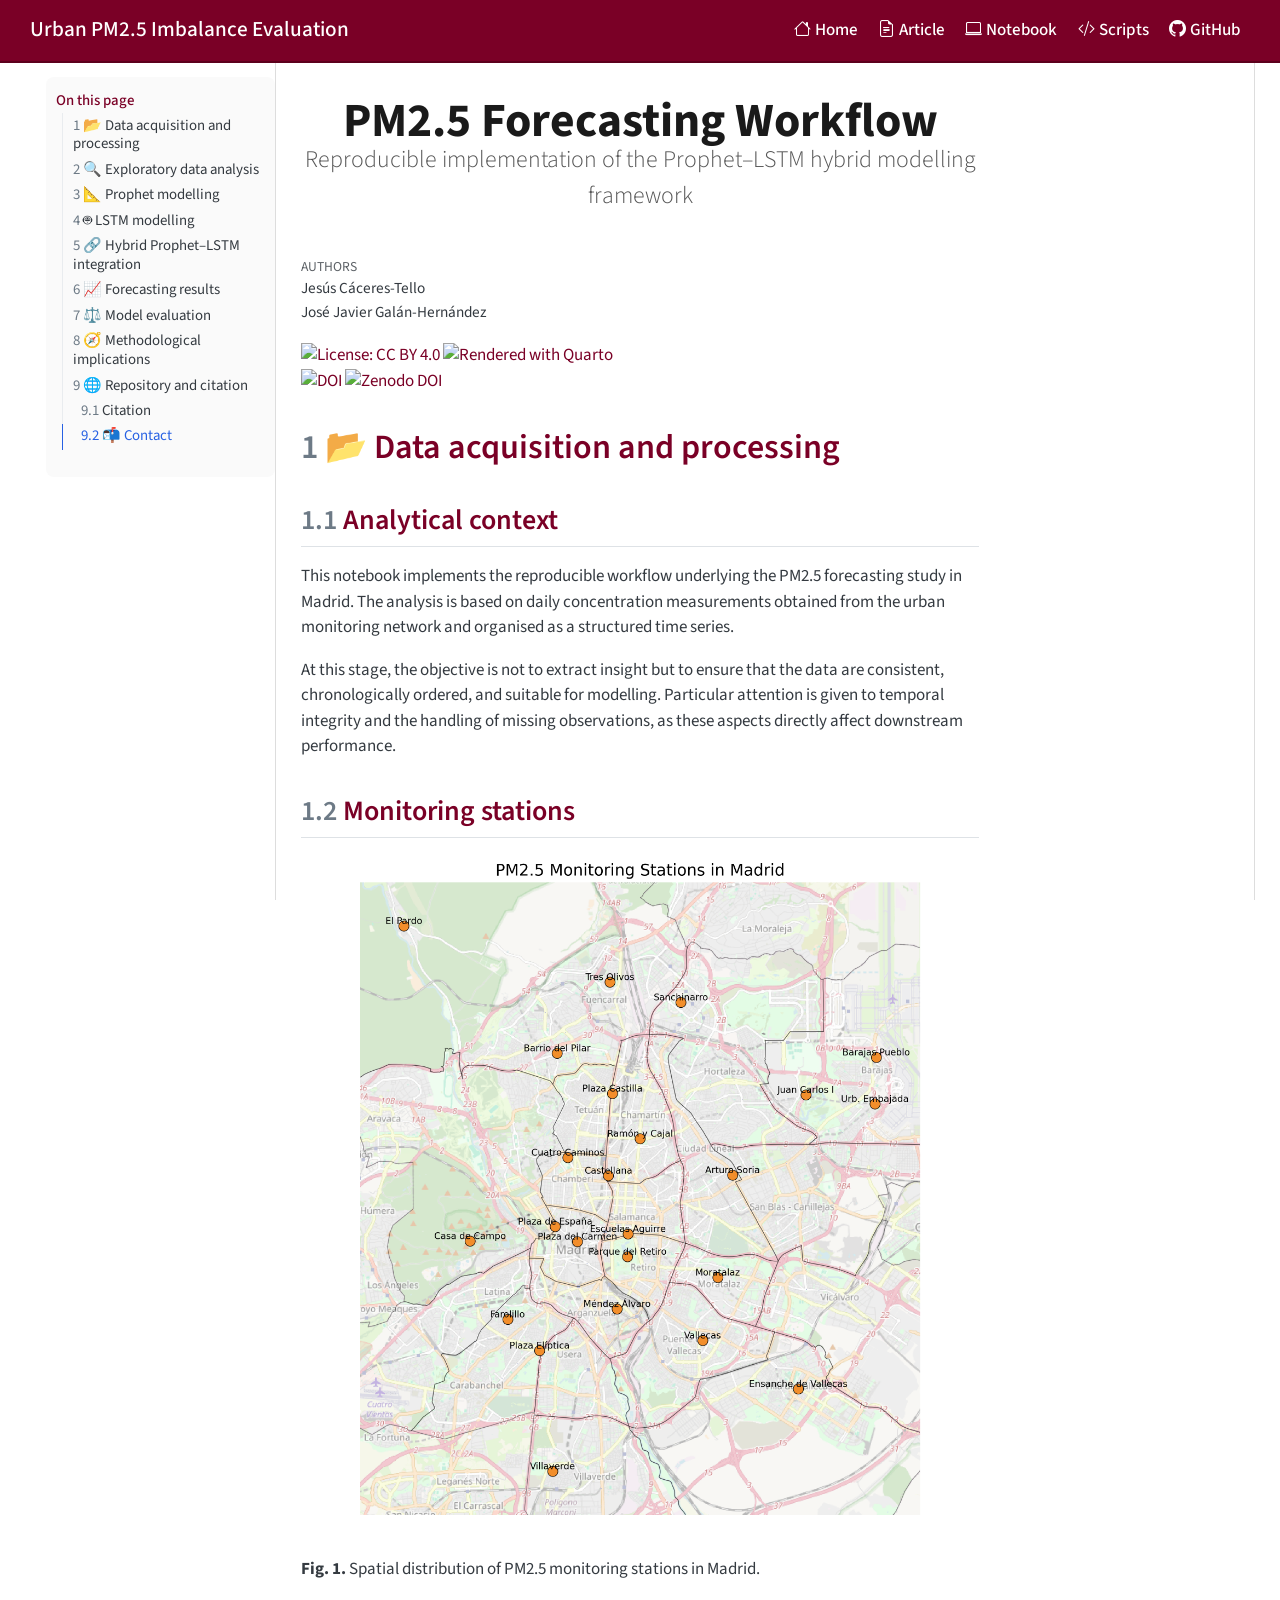
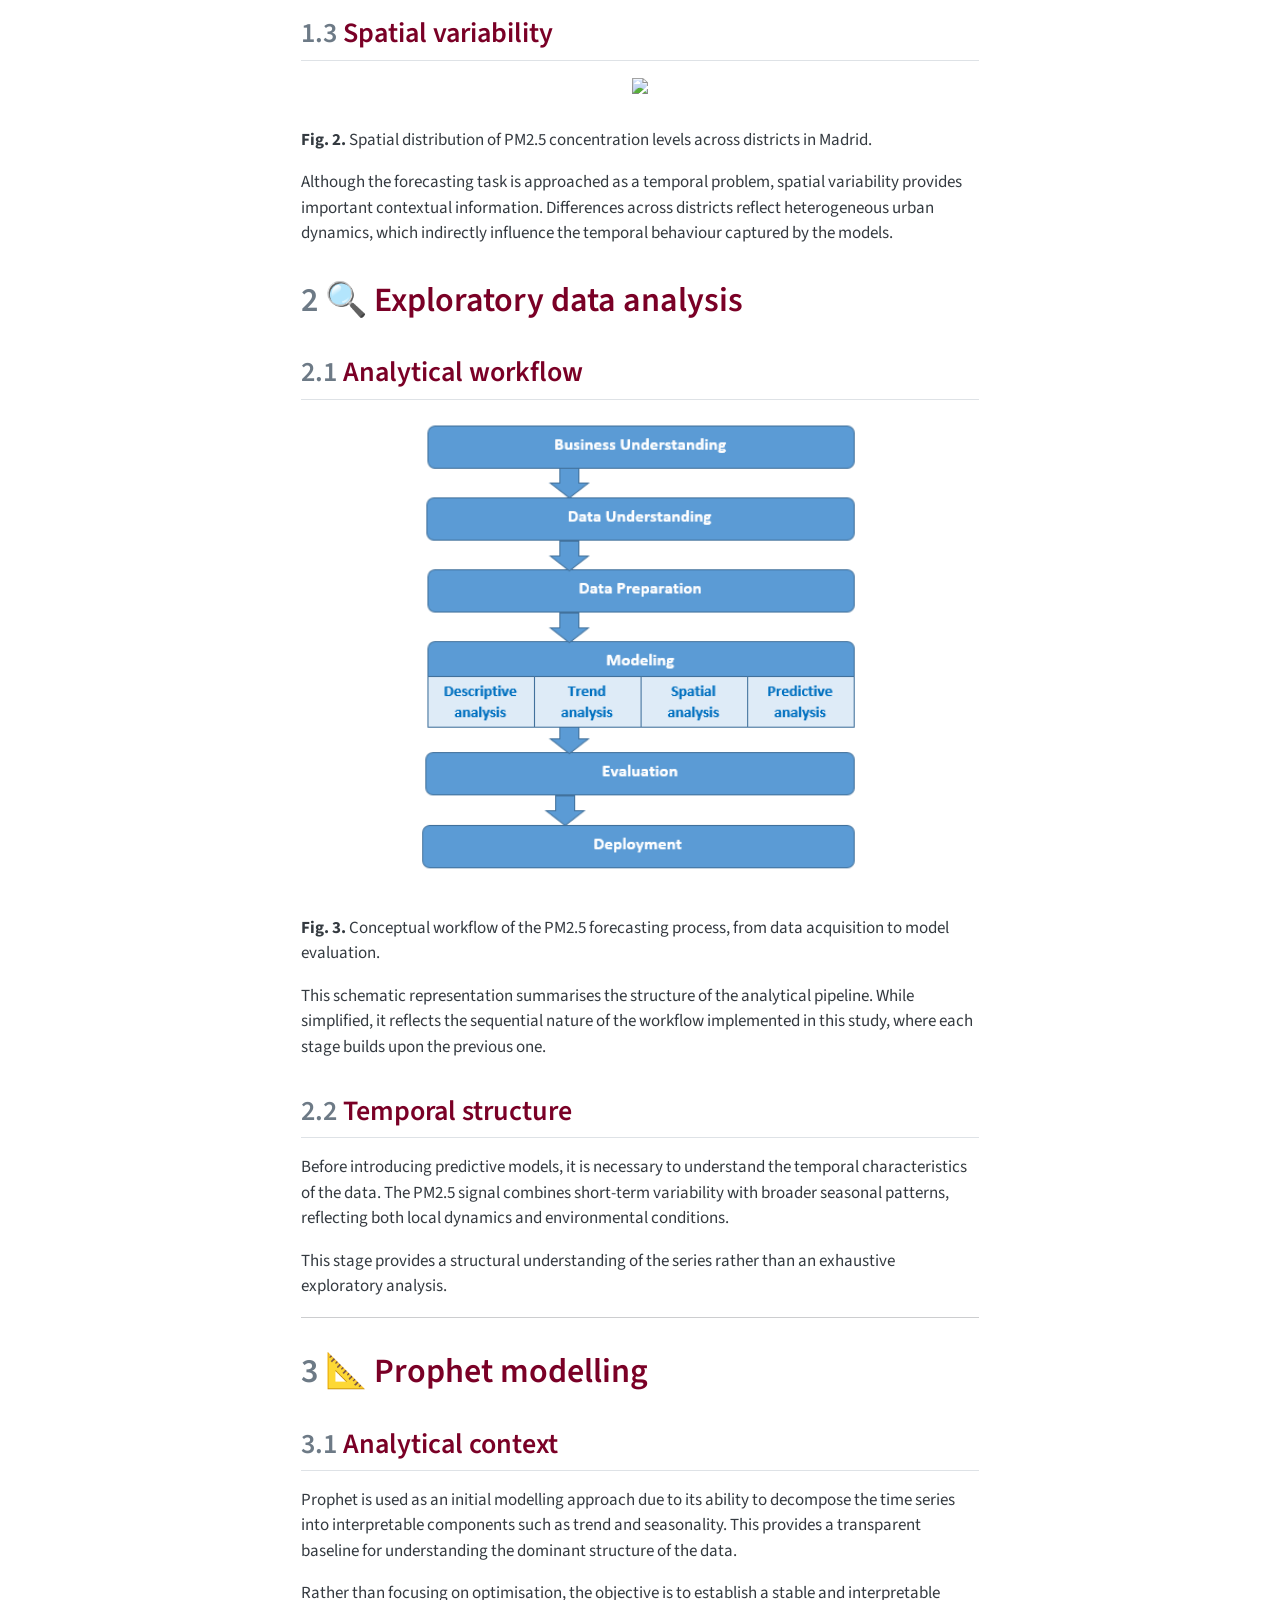
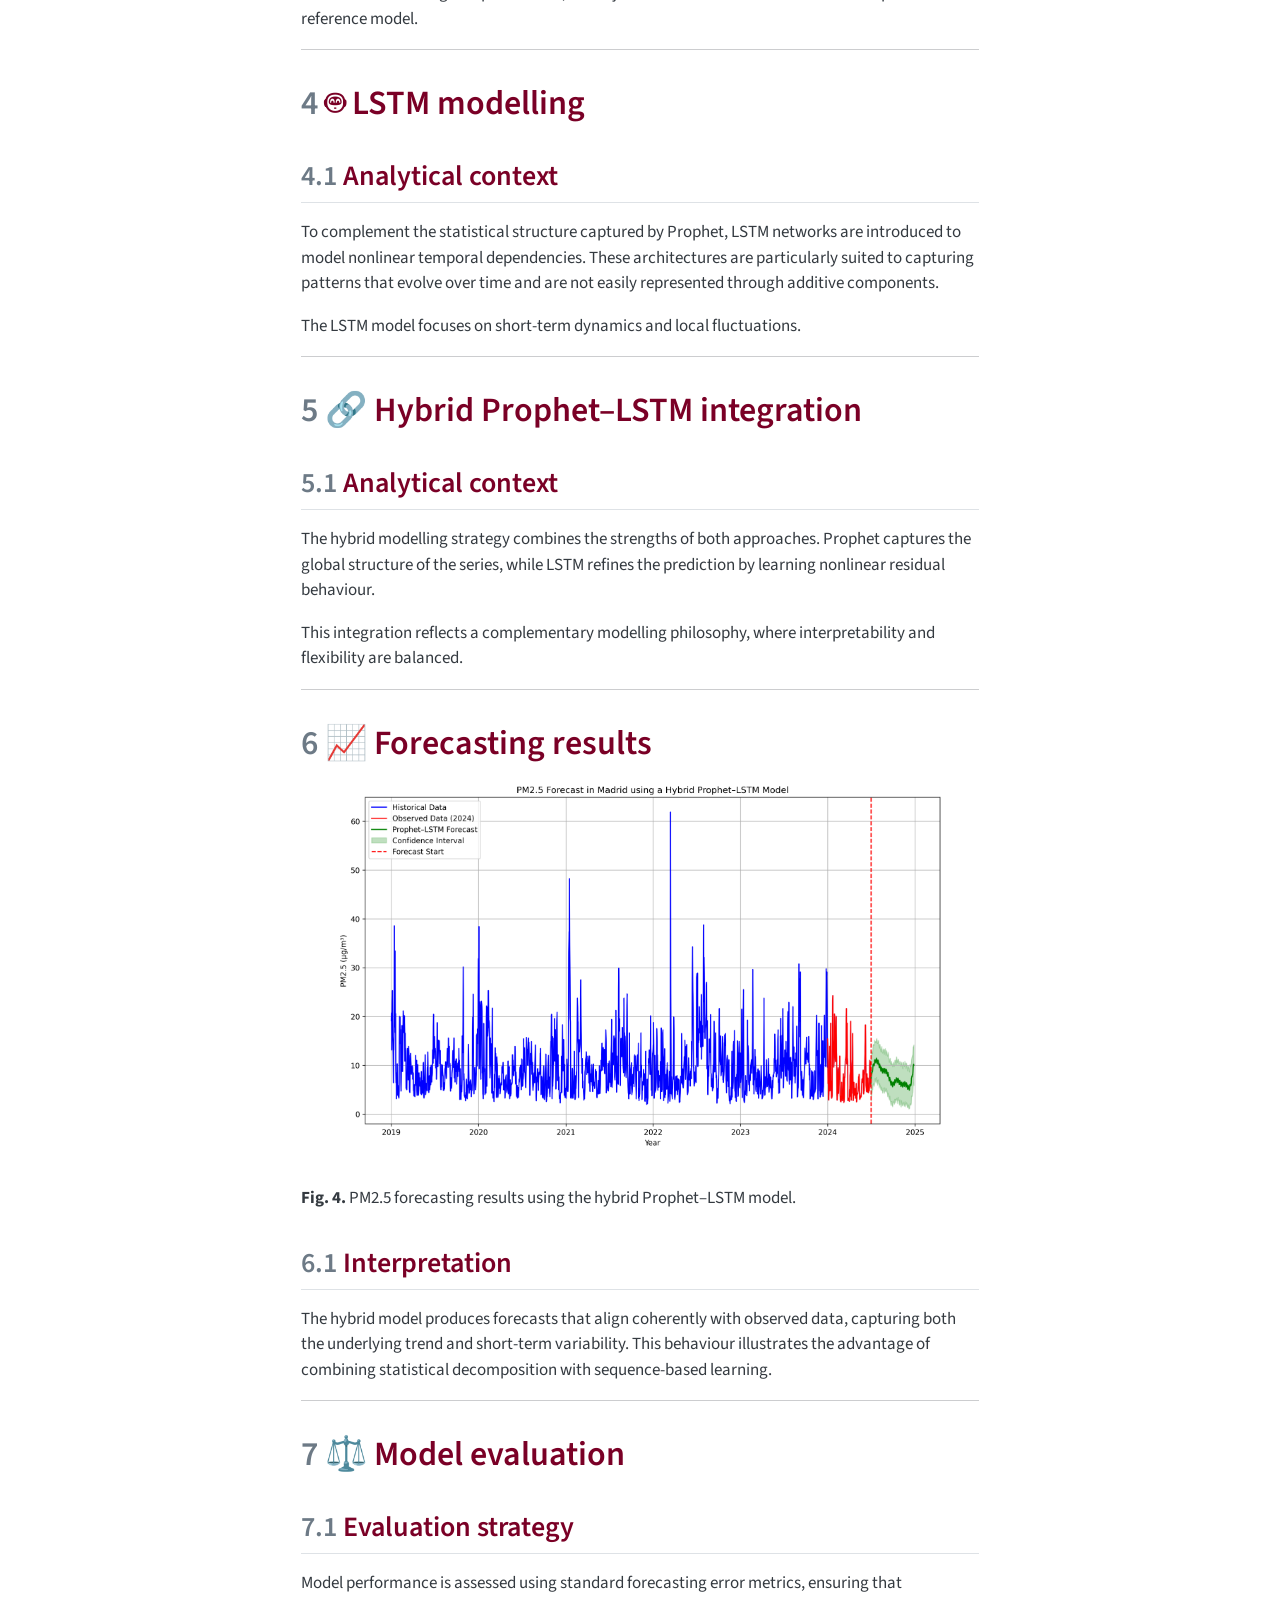
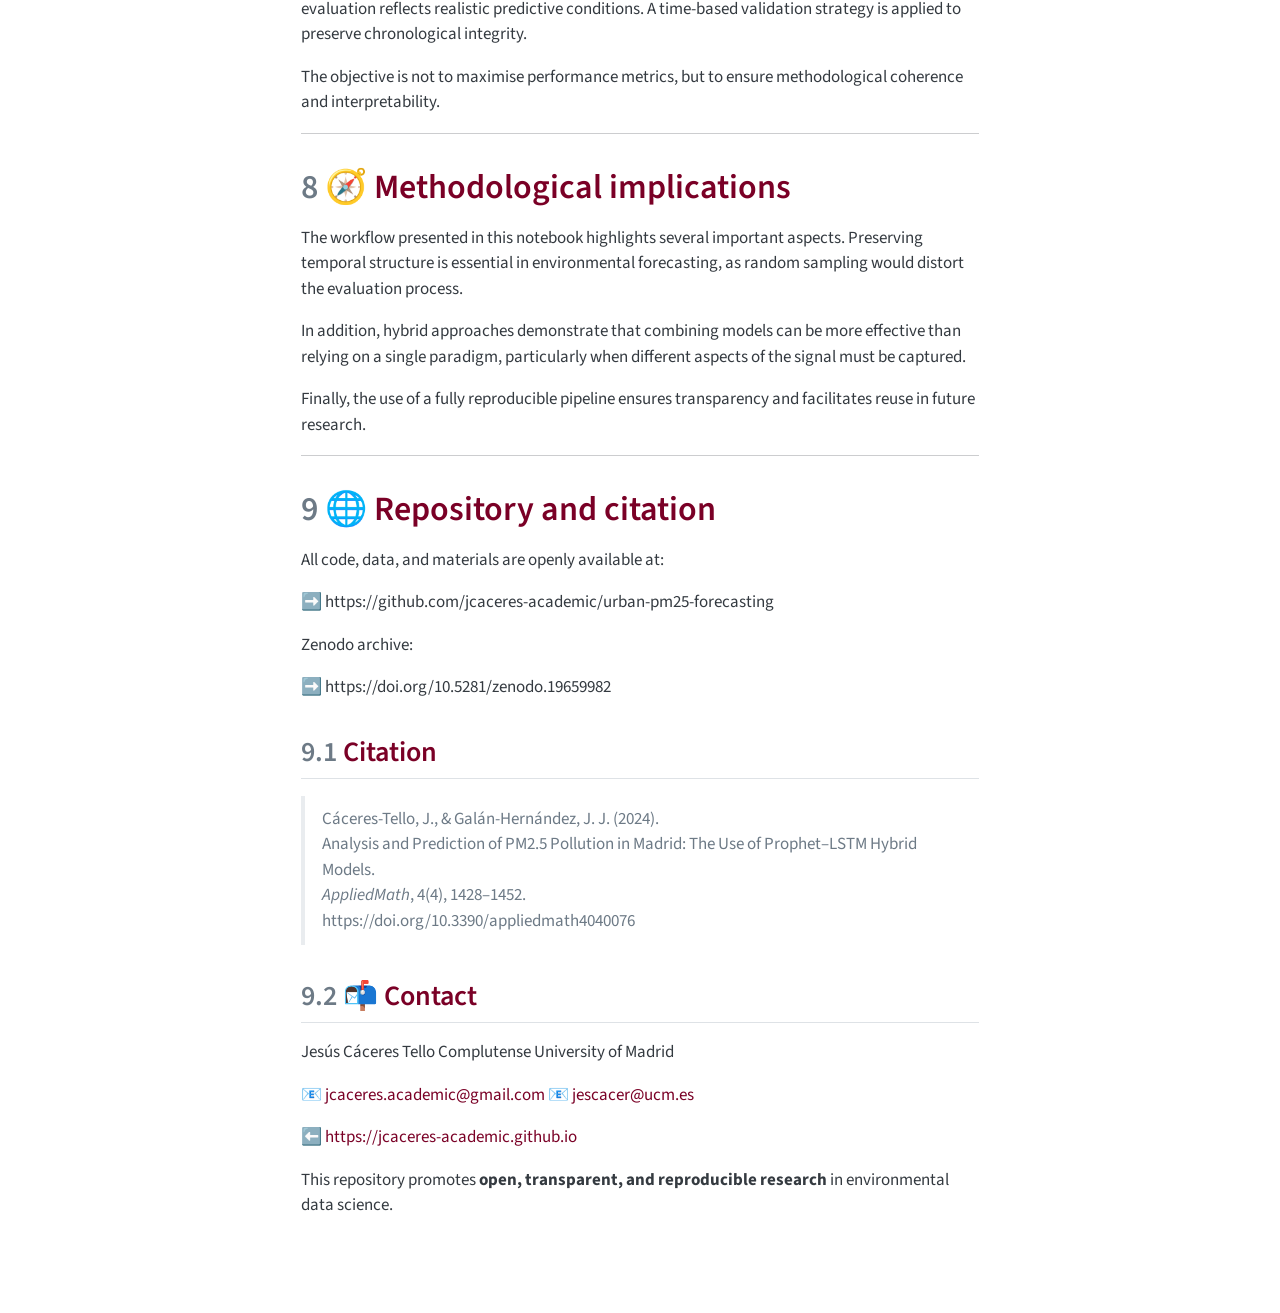
==== commit fe0c7862: "First version" ====
--- a/docs/notebook.html
+++ b/docs/notebook.html
@@ -2,17 +2,14 @@
 <html xmlns="http://www.w3.org/1999/xhtml" lang="en" xml:lang="en"><head>
 
 <meta charset="utf-8">
-<meta name="generator" content="quarto-1.8.27">
+<meta name="generator" content="quarto-1.5.57">
 
 <meta name="viewport" content="width=device-width, initial-scale=1.0, user-scalable=yes">
 
-<meta name="author" content="Ziwei Shu">
 <meta name="author" content="Jesús Cáceres-Tello">
 <meta name="author" content="José Javier Galán-Hernández">
-<meta name="author" content="Orlando Lima Rua">
-<meta name="author" content="Ramón Alberto Carrasco">
-
-<title>Urban PM2.5 Imbalance Evaluation</title>
+
+<title>PM2.5 Forecasting Workflow – Urban PM2.5 Imbalance Evaluation</title>
 <style>
 code{white-space: pre-wrap;}
 span.smallcaps{font-variant: small-caps;}
@@ -30,17 +27,15 @@
 
 <script src="site_libs/quarto-nav/quarto-nav.js"></script>
 <script src="site_libs/clipboard/clipboard.min.js"></script>
-<script src="site_libs/quarto-html/quarto.js" type="module"></script>
-<script src="site_libs/quarto-html/tabsets/tabsets.js" type="module"></script>
-<script src="site_libs/quarto-html/axe/axe-check.js" type="module"></script>
+<script src="site_libs/quarto-html/quarto.js"></script>
 <script src="site_libs/quarto-html/popper.min.js"></script>
 <script src="site_libs/quarto-html/tippy.umd.min.js"></script>
 <script src="site_libs/quarto-html/anchor.min.js"></script>
 <link href="site_libs/quarto-html/tippy.css" rel="stylesheet">
-<link href="site_libs/quarto-html/quarto-syntax-highlighting-ed96de9b727972fe78a7b5d16c58bf87.css" rel="stylesheet" id="quarto-text-highlighting-styles">
+<link href="site_libs/quarto-html/quarto-syntax-highlighting.css" rel="stylesheet" id="quarto-text-highlighting-styles">
 <script src="site_libs/bootstrap/bootstrap.min.js"></script>
 <link href="site_libs/bootstrap/bootstrap-icons.css" rel="stylesheet">
-<link href="site_libs/bootstrap/bootstrap-5ca95841a3693384d6c4ddac3ef14b6b.min.css" rel="stylesheet" append-hash="true" id="quarto-bootstrap" data-mode="light">
+<link href="site_libs/bootstrap/bootstrap.min.css" rel="stylesheet" id="quarto-bootstrap" data-mode="light">
 <script id="quarto-search-options" type="application/json">{
   "language": {
     "search-no-results-text": "No results",
@@ -62,7 +57,7 @@
 <link rel="stylesheet" href="styles.css">
 </head>
 
-<body class="floating nav-fixed quarto-light">
+<body class="floating nav-fixed">
 
 <div id="quarto-search-results"></div>
   <header id="quarto-header" class="headroom fixed-top">
@@ -84,9 +79,9 @@
 <span class="menu-text">Home</span></a>
   </li>  
   <li class="nav-item">
-    <a class="nav-link" href="./article.pdf" target="_blank"> <i class="bi bi-file-earmark-text" role="img">
+    <a class="nav-link" href="https://doi.org/10.3390/appliedmath4040076" target="_blank"> <i class="bi bi-file-earmark-text" role="img">
 </i> 
-<span class="menu-text">Manuscript (PDF)</span></a>
+<span class="menu-text">Article</span></a>
   </li>  
   <li class="nav-item">
     <a class="nav-link active" href="./notebook.html" target="_self" aria-current="page"> <i class="bi bi-laptop" role="img">
@@ -121,19 +116,40 @@
   <li><a href="#data-acquisition-and-processing" id="toc-data-acquisition-and-processing" class="nav-link active" data-scroll-target="#data-acquisition-and-processing"><span class="header-section-number">1</span> 📂 Data acquisition and processing</a>
   <ul class="collapse">
   <li><a href="#analytical-context" id="toc-analytical-context" class="nav-link" data-scroll-target="#analytical-context"><span class="header-section-number">1.1</span> Analytical context</a></li>
-  <li><a href="#class-distribution-and-imbalance-structure" id="toc-class-distribution-and-imbalance-structure" class="nav-link" data-scroll-target="#class-distribution-and-imbalance-structure"><span class="header-section-number">1.2</span> Class distribution and imbalance structure</a></li>
+  <li><a href="#monitoring-stations" id="toc-monitoring-stations" class="nav-link" data-scroll-target="#monitoring-stations"><span class="header-section-number">1.2</span> Monitoring stations</a></li>
+  <li><a href="#spatial-variability" id="toc-spatial-variability" class="nav-link" data-scroll-target="#spatial-variability"><span class="header-section-number">1.3</span> Spatial variability</a></li>
   </ul></li>
-  <li><a href="#structural-and-temporal-considerations" id="toc-structural-and-temporal-considerations" class="nav-link" data-scroll-target="#structural-and-temporal-considerations"><span class="header-section-number">2</span> 🔍 Structural and temporal considerations</a></li>
-  <li><a href="#imbalance-aware-modelling-and-evaluation" id="toc-imbalance-aware-modelling-and-evaluation" class="nav-link" data-scroll-target="#imbalance-aware-modelling-and-evaluation"><span class="header-section-number">3</span> 📐 Imbalance-aware modelling and evaluation</a></li>
-  <li><a href="#multi-criteria-comparison-across-scenarios" id="toc-multi-criteria-comparison-across-scenarios" class="nav-link" data-scroll-target="#multi-criteria-comparison-across-scenarios"><span class="header-section-number">4</span> 📊 Multi-criteria comparison across scenarios</a></li>
-  <li><a href="#performancecost-trade-off-assessment" id="toc-performancecost-trade-off-assessment" class="nav-link" data-scroll-target="#performancecost-trade-off-assessment"><span class="header-section-number">5</span> ⚖️ Performance–Cost trade-off assessment</a></li>
-  <li><a href="#methodological-implications" id="toc-methodological-implications" class="nav-link" data-scroll-target="#methodological-implications"><span class="header-section-number">6</span> 🧭 Methodological implications</a></li>
-  <li><a href="#interpretation-of-results" id="toc-interpretation-of-results" class="nav-link" data-scroll-target="#interpretation-of-results"><span class="header-section-number">7</span> 🧠 Interpretation of results</a>
-  <ul class="collapse">
-  <li><a href="#analytical-synthesis" id="toc-analytical-synthesis" class="nav-link" data-scroll-target="#analytical-synthesis"><span class="header-section-number">7.1</span> Analytical synthesis</a></li>
-  <li><a href="#educational-implications" id="toc-educational-implications" class="nav-link" data-scroll-target="#educational-implications"><span class="header-section-number">7.2</span> Educational implications</a></li>
+  <li><a href="#exploratory-data-analysis" id="toc-exploratory-data-analysis" class="nav-link" data-scroll-target="#exploratory-data-analysis"><span class="header-section-number">2</span> 🔍 Exploratory data analysis</a>
+  <ul class="collapse">
+  <li><a href="#analytical-workflow" id="toc-analytical-workflow" class="nav-link" data-scroll-target="#analytical-workflow"><span class="header-section-number">2.1</span> Analytical workflow</a></li>
+  <li><a href="#temporal-structure" id="toc-temporal-structure" class="nav-link" data-scroll-target="#temporal-structure"><span class="header-section-number">2.2</span> Temporal structure</a></li>
   </ul></li>
-  <li><a href="#repository-and-citation" id="toc-repository-and-citation" class="nav-link" data-scroll-target="#repository-and-citation"><span class="header-section-number">8</span> 🌐 Repository and Citation</a></li>
+  <li><a href="#prophet-modelling" id="toc-prophet-modelling" class="nav-link" data-scroll-target="#prophet-modelling"><span class="header-section-number">3</span> 📐 Prophet modelling</a>
+  <ul class="collapse">
+  <li><a href="#analytical-context-1" id="toc-analytical-context-1" class="nav-link" data-scroll-target="#analytical-context-1"><span class="header-section-number">3.1</span> Analytical context</a></li>
+  </ul></li>
+  <li><a href="#lstm-modelling" id="toc-lstm-modelling" class="nav-link" data-scroll-target="#lstm-modelling"><span class="header-section-number">4</span> 🤖 LSTM modelling</a>
+  <ul class="collapse">
+  <li><a href="#analytical-context-2" id="toc-analytical-context-2" class="nav-link" data-scroll-target="#analytical-context-2"><span class="header-section-number">4.1</span> Analytical context</a></li>
+  </ul></li>
+  <li><a href="#hybrid-prophetlstm-integration" id="toc-hybrid-prophetlstm-integration" class="nav-link" data-scroll-target="#hybrid-prophetlstm-integration"><span class="header-section-number">5</span> 🔗 Hybrid Prophet–LSTM integration</a>
+  <ul class="collapse">
+  <li><a href="#analytical-context-3" id="toc-analytical-context-3" class="nav-link" data-scroll-target="#analytical-context-3"><span class="header-section-number">5.1</span> Analytical context</a></li>
+  </ul></li>
+  <li><a href="#forecasting-results" id="toc-forecasting-results" class="nav-link" data-scroll-target="#forecasting-results"><span class="header-section-number">6</span> 📈 Forecasting results</a>
+  <ul class="collapse">
+  <li><a href="#interpretation" id="toc-interpretation" class="nav-link" data-scroll-target="#interpretation"><span class="header-section-number">6.1</span> Interpretation</a></li>
+  </ul></li>
+  <li><a href="#model-evaluation" id="toc-model-evaluation" class="nav-link" data-scroll-target="#model-evaluation"><span class="header-section-number">7</span> ⚖️ Model evaluation</a>
+  <ul class="collapse">
+  <li><a href="#evaluation-strategy" id="toc-evaluation-strategy" class="nav-link" data-scroll-target="#evaluation-strategy"><span class="header-section-number">7.1</span> Evaluation strategy</a></li>
+  </ul></li>
+  <li><a href="#methodological-implications" id="toc-methodological-implications" class="nav-link" data-scroll-target="#methodological-implications"><span class="header-section-number">8</span> 🧭 Methodological implications</a></li>
+  <li><a href="#repository-and-citation" id="toc-repository-and-citation" class="nav-link" data-scroll-target="#repository-and-citation"><span class="header-section-number">9</span> 🌐 Repository and citation</a>
+  <ul class="collapse">
+  <li><a href="#citation" id="toc-citation" class="nav-link" data-scroll-target="#citation"><span class="header-section-number">9.1</span> Citation</a></li>
+  <li><a href="#contact" id="toc-contact" class="nav-link" data-scroll-target="#contact"><span class="header-section-number">9.2</span> 📬 Contact</a></li>
+  </ul></li>
   </ul>
 </nav>
 </nav>
@@ -146,8 +162,8 @@
 
 <header id="title-block-header" class="quarto-title-block default">
 <div class="quarto-title">
-<h1 class="title">Urban PM2.5 Imbalance Evaluation</h1>
-<p class="subtitle lead">A reproducible and imbalance-aware evaluation framework for urban air quality classification</p>
+<h1 class="title">PM2.5 Forecasting Workflow</h1>
+<p class="subtitle lead">Reproducible implementation of the Prophet–LSTM hybrid modelling framework</p>
 </div>
 
 
@@ -157,11 +173,8 @@
     <div>
     <div class="quarto-title-meta-heading">Authors</div>
     <div class="quarto-title-meta-contents">
-             <p>Ziwei Shu </p>
              <p>Jesús Cáceres-Tello </p>
              <p>José Javier Galán-Hernández </p>
-             <p>Orlando Lima Rua </p>
-             <p>Ramón Alberto Carrasco </p>
           </div>
   </div>
     
@@ -174,380 +187,372 @@
 </header>
 
 
-<p><a href="https://creativecommons.org/licenses/by/4.0/"><img src="https://img.shields.io/badge/License-CC%20BY%204.0-lightgrey.svg" class="img-fluid" alt="License: CC BY 4.0"></a> <a href="https://quarto.org/"><img src="https://img.shields.io/badge/Rendered_with-Quarto-4A90E2.svg" class="img-fluid" alt="Rendered with Quarto"></a> <a href="https://github.com/jcaceres-academic/urban-pm25-imbalance-evaluation"><img src="https://img.shields.io/badge/GitHub-Repository-black.svg" class="img-fluid" alt="GitHub Repo"></a> <a href="https://doi.org/10.5281/zenodo.18734761"><img src="https://img.shields.io/badge/DOI-10.5281%2Fzenodo.18734761-blue.svg" class="img-fluid" alt="DOI"></a></p>
+<p><a href="https://creativecommons.org/licenses/by/4.0/"><img src="https://img.shields.io/badge/License-CC%20BY%204.0-lightgrey.svg" class="img-fluid" alt="License: CC BY 4.0"></a> <a href="https://quarto.org/"><img src="https://img.shields.io/badge/Rendered_with-Quarto-4A90E2.svg" class="img-fluid" alt="Rendered with Quarto"></a><br>
+<a href="https://doi.org/10.3390/appliedmath4040076"><img src="https://img.shields.io/badge/DOI-10.3390%2Fappliedmath4040076-blue.svg" class="img-fluid" alt="DOI"></a> <a href="https://doi.org/10.5281/zenodo.19659982"><img src="https://zenodo.org/badge/DOI/10.5281/zenodo.19659982.svg" class="img-fluid" alt="Zenodo DOI"></a></p>
 <section id="data-acquisition-and-processing" class="level1" data-number="1">
 <h1 data-number="1"><span class="header-section-number">1</span> 📂 Data acquisition and processing</h1>
 <section id="analytical-context" class="level2" data-number="1.1">
 <h2 data-number="1.1" class="anchored" data-anchor-id="analytical-context"><span class="header-section-number">1.1</span> Analytical context</h2>
-<p>The evaluation framework begins with the acquisition and harmonisation of daily PM2.5 observations obtained from the European Environment Agency (EEA) for Lisbon (2021–2023).</p>
-<p>The objective of this stage is to ensure chronological integrity, consistency of measurements, and transparent preprocessing before any modelling procedure.</p>
+<p>This notebook implements the reproducible workflow underlying the PM2.5 forecasting study in Madrid. The analysis is based on daily concentration measurements obtained from the urban monitoring network and organised as a structured time series.</p>
+<p>At this stage, the objective is not to extract insight but to ensure that the data are consistent, chronologically ordered, and suitable for modelling. Particular attention is given to temporal integrity and the handling of missing observations, as these aspects directly affect downstream performance.</p>
+</section>
+<section id="monitoring-stations" class="level2" data-number="1.2">
+<h2 data-number="1.2" class="anchored" data-anchor-id="monitoring-stations"><span class="header-section-number">1.2</span> Monitoring stations</h2>
 <div class="quarto-figure quarto-figure-center">
 <figure class="figure">
-<p><img src="images/Fig1_pipeline.png" class="img-fluid quarto-figure quarto-figure-center figure-img" style="width:60.0%"></p>
+<p><img src="images/Fig_PM25_Stations_Madrid.png" class="img-fluid quarto-figure quarto-figure-center figure-img" style="width:85.0%"></p>
 </figure>
 </div>
-<p><strong>Fig. 1.</strong> Structured evaluation pipeline integrating data acquisition, daily aggregation, WHO-based label definition, temporal validation (2021–2022 / 2023), model training, and performance–cost assessment.</p>
-</section>
-<section id="class-distribution-and-imbalance-structure" class="level2" data-number="1.2">
-<h2 data-number="1.2" class="anchored" data-anchor-id="class-distribution-and-imbalance-structure"><span class="header-section-number">1.2</span> Class distribution and imbalance structure</h2>
-<p>Daily PM2.5 concentrations are categorised into Low, Moderate, and High classes according to WHO-based thresholds. The resulting distribution is structurally asymmetric.</p>
+<p><strong>Fig. 1.</strong> Spatial distribution of PM2.5 monitoring stations in Madrid.</p>
+</section>
+<section id="spatial-variability" class="level2" data-number="1.3">
+<h2 data-number="1.3" class="anchored" data-anchor-id="spatial-variability"><span class="header-section-number">1.3</span> Spatial variability</h2>
 <div class="quarto-figure quarto-figure-center">
 <figure class="figure">
-<p><img src="images/Table1_class_distribution.png" class="img-fluid quarto-figure quarto-figure-center figure-img" style="width:70.0%"></p>
+<p><img src="images/PM25_LevelsDistrict_3.png" class="img-fluid quarto-figure quarto-figure-center figure-img" style="width:70.0%"></p>
 </figure>
 </div>
-<p><strong>Table 1.</strong> Distribution of daily PM2.5 classes under WHO-based thresholds.</p>
-<p>High-pollution days represent a small fraction of total observations. This imbalance implies that aggregate accuracy may mask poor detection of rare but critical events. Consequently, the evaluation framework explicitly accounts for class asymmetry.</p>
-</section>
-</section>
-<section id="structural-and-temporal-considerations" class="level1" data-number="2">
-<h1 data-number="2"><span class="header-section-number">2</span> 🔍 Structural and temporal considerations</h1>
-<p>Environmental time series exhibit strong chronological dependence. Random train–test splits may introduce information leakage and produce overly optimistic performance estimates.</p>
-<p>To preserve realistic deployment conditions, a strict temporal partition is applied:</p>
-<ul>
-<li>Training period: 2021–2022</li>
-<li>Testing period: 2023</li>
-</ul>
-<p>This design ensures that model evaluation reflects prospective rather than retrospective performance.</p>
-</section>
-<section id="imbalance-aware-modelling-and-evaluation" class="level1" data-number="3">
-<h1 data-number="3"><span class="header-section-number">3</span> 📐 Imbalance-aware modelling and evaluation</h1>
-<p>The objective of this modelling stage is not to propose a novel algorithm, but to compare representative classifiers under consistent temporal and imbalance-aware conditions.</p>
-<p>Performance is assessed using both aggregate and class-sensitive metrics.</p>
+<p><strong>Fig. 2.</strong> Spatial distribution of PM2.5 concentration levels across districts in Madrid.</p>
+<p>Although the forecasting task is approached as a temporal problem, spatial variability provides important contextual information. Differences across districts reflect heterogeneous urban dynamics, which indirectly influence the temporal behaviour captured by the models.</p>
+</section>
+</section>
+<section id="exploratory-data-analysis" class="level1" data-number="2">
+<h1 data-number="2"><span class="header-section-number">2</span> 🔍 Exploratory data analysis</h1>
+<section id="analytical-workflow" class="level2" data-number="2.1">
+<h2 data-number="2.1" class="anchored" data-anchor-id="analytical-workflow"><span class="header-section-number">2.1</span> Analytical workflow</h2>
 <div class="quarto-figure quarto-figure-center">
 <figure class="figure">
-<p><img src="images/Table2_model_metrics.png" class="img-fluid quarto-figure quarto-figure-center figure-img" style="width:80.0%"></p>
+<p><img src="images/Fig_Crisp_DM_model.png" class="img-fluid quarto-figure quarto-figure-center figure-img" style="width:65.0%"></p>
 </figure>
 </div>
-<p><strong>Table 2.</strong>. Global performance metrics and computational cost per model.</p>
-<p>Accuracy is reported for completeness but not prioritised. Balanced Accuracy and Macro-F1 provide a more reliable summary under structural imbalance.</p>
-<p>Given the public health relevance of high-pollution episodes, specific attention is given to class-level metrics for the High category.</p>
+<p><strong>Fig. 3.</strong> Conceptual workflow of the PM2.5 forecasting process, from data acquisition to model evaluation.</p>
+<p>This schematic representation summarises the structure of the analytical pipeline. While simplified, it reflects the sequential nature of the workflow implemented in this study, where each stage builds upon the previous one.</p>
+</section>
+<section id="temporal-structure" class="level2" data-number="2.2">
+<h2 data-number="2.2" class="anchored" data-anchor-id="temporal-structure"><span class="header-section-number">2.2</span> Temporal structure</h2>
+<p>Before introducing predictive models, it is necessary to understand the temporal characteristics of the data. The PM2.5 signal combines short-term variability with broader seasonal patterns, reflecting both local dynamics and environmental conditions.</p>
+<p>This stage provides a structural understanding of the series rather than an exhaustive exploratory analysis.</p>
+<hr>
+</section>
+</section>
+<section id="prophet-modelling" class="level1" data-number="3">
+<h1 data-number="3"><span class="header-section-number">3</span> 📐 Prophet modelling</h1>
+<section id="analytical-context-1" class="level2" data-number="3.1">
+<h2 data-number="3.1" class="anchored" data-anchor-id="analytical-context-1"><span class="header-section-number">3.1</span> Analytical context</h2>
+<p>Prophet is used as an initial modelling approach due to its ability to decompose the time series into interpretable components such as trend and seasonality. This provides a transparent baseline for understanding the dominant structure of the data.</p>
+<p>Rather than focusing on optimisation, the objective is to establish a stable and interpretable reference model.</p>
+<hr>
+</section>
+</section>
+<section id="lstm-modelling" class="level1" data-number="4">
+<h1 data-number="4"><span class="header-section-number">4</span> 🤖 LSTM modelling</h1>
+<section id="analytical-context-2" class="level2" data-number="4.1">
+<h2 data-number="4.1" class="anchored" data-anchor-id="analytical-context-2"><span class="header-section-number">4.1</span> Analytical context</h2>
+<p>To complement the statistical structure captured by Prophet, LSTM networks are introduced to model nonlinear temporal dependencies. These architectures are particularly suited to capturing patterns that evolve over time and are not easily represented through additive components.</p>
+<p>The LSTM model focuses on short-term dynamics and local fluctuations.</p>
+<hr>
+</section>
+</section>
+<section id="hybrid-prophetlstm-integration" class="level1" data-number="5">
+<h1 data-number="5"><span class="header-section-number">5</span> 🔗 Hybrid Prophet–LSTM integration</h1>
+<section id="analytical-context-3" class="level2" data-number="5.1">
+<h2 data-number="5.1" class="anchored" data-anchor-id="analytical-context-3"><span class="header-section-number">5.1</span> Analytical context</h2>
+<p>The hybrid modelling strategy combines the strengths of both approaches. Prophet captures the global structure of the series, while LSTM refines the prediction by learning nonlinear residual behaviour.</p>
+<p>This integration reflects a complementary modelling philosophy, where interpretability and flexibility are balanced.</p>
+<hr>
+</section>
+</section>
+<section id="forecasting-results" class="level1" data-number="6">
+<h1 data-number="6"><span class="header-section-number">6</span> 📈 Forecasting results</h1>
 <div class="quarto-figure quarto-figure-center">
 <figure class="figure">
-<p><img src="images/Table3_high_class_metrics.png" class="img-fluid quarto-figure quarto-figure-center figure-img" style="width:70.0%"></p>
+<p><img src="images/Fig_Forecast_Madrid_Prophet_LSTM.png" class="img-fluid quarto-figure quarto-figure-center figure-img" style="width:90.0%"></p>
 </figure>
 </div>
-<p><strong>Table 3</strong>. Precision, Recall, and F1-score for the High pollution class.</p>
-<p>These results demonstrate that models with comparable global metrics may differ substantially in rare-event detection capacity.</p>
-</section>
-<section id="multi-criteria-comparison-across-scenarios" class="level1" data-number="4">
-<h1 data-number="4"><span class="header-section-number">4</span> 📊 Multi-criteria comparison across scenarios</h1>
-<p>Analytical context</p>
-<p>Model comparison depends on the evaluation priorities adopted. Three decision scenarios are considered: - Performance-driven - Efficiency-driven - Balanced</p>
-<div class="quarto-figure quarto-figure-center">
-<figure class="figure">
-<p><img src="images/Fig2_radar_balanced_models.png" class="img-fluid quarto-figure quarto-figure-center figure-img" style="width:70.0%"></p>
-</figure>
-</div>
-<p><strong>Fig. 2</strong>. Radar comparison of models under the balanced scenario.</p>
-<div class="quarto-figure quarto-figure-center">
-<figure class="figure">
-<p><img src="images/Fig3_ranking_scenarios_plot.png" class="img-fluid quarto-figure quarto-figure-center figure-img" style="width:70.0%"></p>
-</figure>
-</div>
-<p><strong>Fig. 3</strong>. Model rankings across alternative evaluation scenarios.</p>
-<p>The variation in rankings highlights the importance of explicitly defining evaluation criteria rather than relying on single-metric optimisation.</p>
-</section>
-<section id="performancecost-trade-off-assessment" class="level1" data-number="5">
-<h1 data-number="5"><span class="header-section-number">5</span> ⚖️ Performance–Cost trade-off assessment</h1>
-<p>Operational deployment requires integrating predictive performance with computational feasibility. Training and inference time are therefore incorporated as formal evaluation dimensions.</p>
-<div class="quarto-figure quarto-figure-center">
-<figure class="figure">
-<p><img src="images/Fig4_Performance_Cost_Map.png" class="img-fluid quarto-figure quarto-figure-center figure-img" style="width:70.0%"></p>
-</figure>
-</div>
-<p><strong>Fig. 4</strong>. Performance–Cost trade-off map illustrating the efficiency frontier under imbalance-sensitive evaluation.</p>
-<p>Models located on the efficiency frontier represent optimal compromises between predictive quality and computational cost.</p>
-</section>
-<section id="methodological-implications" class="level1" data-number="6">
-<h1 data-number="6"><span class="header-section-number">6</span> 🧭 Methodological implications</h1>
-<p>This educational walkthrough leads to several key conclusions:</p>
-<ol type="1">
-<li>Structural class imbalance distorts naive accuracy-based evaluation.</li>
-<li>Temporal validation is essential in environmental monitoring contexts.</li>
-<li>Rare-event recall is a critical performance dimension.</li>
-<li>Computational cost meaningfully alters model selection decisions.</li>
-<li>Evaluation coherence outweighs algorithmic novelty.</li>
-</ol>
-</section>
-<section id="interpretation-of-results" class="level1" data-number="7">
-<h1 data-number="7"><span class="header-section-number">7</span> 🧠 Interpretation of results</h1>
-<section id="analytical-synthesis" class="level2" data-number="7.1">
-<h2 data-number="7.1" class="anchored" data-anchor-id="analytical-synthesis"><span class="header-section-number">7.1</span> Analytical synthesis</h2>
-<p>The evaluation results demonstrate that model comparison under structural imbalance cannot rely on a single aggregate metric.</p>
-<p>Several key patterns emerge:</p>
-<ul>
-<li>Models with similar Accuracy may differ substantially in Balanced Accuracy.</li>
-<li>Rare-event recall varies significantly across algorithms.</li>
-<li>Computational cost meaningfully alters the ranking of models.</li>
-<li>The efficient frontier identifies models that achieve optimal performance–cost compromises.</li>
-</ul>
-<p>These findings reinforce the central argument of the study: evaluation coherence is more important than algorithmic complexity.</p>
-</section>
-<section id="educational-implications" class="level2" data-number="7.2">
-<h2 data-number="7.2" class="anchored" data-anchor-id="educational-implications"><span class="header-section-number">7.2</span> Educational implications</h2>
-<p>From a methodological perspective, this case study illustrates that:</p>
-<ul>
-<li>Temporal integrity must be preserved in environmental datasets.</li>
-<li>Rare-event detection requires explicit metric selection.</li>
-<li>Deployment constraints should be integrated into evaluation frameworks.</li>
-<li>Multi-criteria comparison prevents misleading single-metric optimisation.</li>
-</ul>
-<p>The framework therefore serves as both an analytical tool and a teaching resource.</p>
-</section>
-</section>
-<section id="repository-and-citation" class="level1" data-number="8">
-<h1 data-number="8"><span class="header-section-number">8</span> 🌐 Repository and Citation</h1>
-<p>All datasets, scripts, and visualisations used in this study are openly available at: ➡️ https://github.com/jcaceres-academic/urban-pm25-imbalance-evaluation</p>
-<p>The bibliographic dataset associated with this project is archived in Zenodo: ➡️ https://doi.org/10.5281/zenodo.18734761</p>
-<p>When citing the associated research article, please use:</p>
+<p><strong>Fig. 4.</strong> PM2.5 forecasting results using the hybrid Prophet–LSTM model.</p>
+<section id="interpretation" class="level2" data-number="6.1">
+<h2 data-number="6.1" class="anchored" data-anchor-id="interpretation"><span class="header-section-number">6.1</span> Interpretation</h2>
+<p>The hybrid model produces forecasts that align coherently with observed data, capturing both the underlying trend and short-term variability. This behaviour illustrates the advantage of combining statistical decomposition with sequence-based learning.</p>
+<hr>
+</section>
+</section>
+<section id="model-evaluation" class="level1" data-number="7">
+<h1 data-number="7"><span class="header-section-number">7</span> ⚖️ Model evaluation</h1>
+<section id="evaluation-strategy" class="level2" data-number="7.1">
+<h2 data-number="7.1" class="anchored" data-anchor-id="evaluation-strategy"><span class="header-section-number">7.1</span> Evaluation strategy</h2>
+<p>Model performance is assessed using standard forecasting error metrics, ensuring that evaluation reflects realistic predictive conditions. A time-based validation strategy is applied to preserve chronological integrity.</p>
+<p>The objective is not to maximise performance metrics, but to ensure methodological coherence and interpretability.</p>
+<hr>
+</section>
+</section>
+<section id="methodological-implications" class="level1" data-number="8">
+<h1 data-number="8"><span class="header-section-number">8</span> 🧭 Methodological implications</h1>
+<p>The workflow presented in this notebook highlights several important aspects. Preserving temporal structure is essential in environmental forecasting, as random sampling would distort the evaluation process.</p>
+<p>In addition, hybrid approaches demonstrate that combining models can be more effective than relying on a single paradigm, particularly when different aspects of the signal must be captured.</p>
+<p>Finally, the use of a fully reproducible pipeline ensures transparency and facilitates reuse in future research.</p>
+<hr>
+</section>
+<section id="repository-and-citation" class="level1" data-number="9">
+<h1 data-number="9"><span class="header-section-number">9</span> 🌐 Repository and citation</h1>
+<p>All code, data, and materials are openly available at:</p>
+<p>➡️ https://github.com/jcaceres-academic/urban-pm25-forecasting</p>
+<p>Zenodo archive:</p>
+<p>➡️ https://doi.org/10.5281/zenodo.19659982</p>
+<section id="citation" class="level2" data-number="9.1">
+<h2 data-number="9.1" class="anchored" data-anchor-id="citation"><span class="header-section-number">9.1</span> Citation</h2>
 <blockquote class="blockquote">
-<p>Shu, Z., Cáceres-Tello, J., Galán-Hernández, J. J., Rua, O. L., &amp; Carrasco, R. A. (2026). Rethinking Model Evaluation for Urban PM2.5 Classification: Imbalance, Temporal Validation and Computational Cost.</p>
+<p>Cáceres-Tello, J., &amp; Galán-Hernández, J. J. (2024).<br>
+Analysis and Prediction of PM2.5 Pollution in Madrid: The Use of Prophet–LSTM Hybrid Models.<br>
+<em>AppliedMath</em>, 4(4), 1428–1452.<br>
+https://doi.org/10.3390/appliedmath4040076</p>
 </blockquote>
-<p>Manuscript submitted for publication. Open research materials available at: https://github.com/jcaceres-academic/urban-pm25-imbalance-evaluation</p>
-
-
+</section>
+<section id="contact" class="level2" data-number="9.2">
+<h2 data-number="9.2" class="anchored" data-anchor-id="contact"><span class="header-section-number">9.2</span> 📬 Contact</h2>
+<p>Jesús Cáceres Tello Complutense University of Madrid</p>
+<p>📧 <a href="mailto:jcaceres.academic@gmail.com">jcaceres.academic@gmail.com</a> 📧 <a href="mailto:jescacer@ucm.es">jescacer@ucm.es</a></p>
+<p>⬅️ <a href="https://jcaceres-academic.github.io" class="uri">https://jcaceres-academic.github.io</a></p>
+<p>This repository promotes <strong>open, transparent, and reproducible research</strong> in environmental data science.</p>
+
+
+</section>
 </section>
 
 </main> <!-- /main -->
 <script id="quarto-html-after-body" type="application/javascript">
-  window.document.addEventListener("DOMContentLoaded", function (event) {
-    const icon = "";
-    const anchorJS = new window.AnchorJS();
-    anchorJS.options = {
-      placement: 'right',
-      icon: icon
-    };
-    anchorJS.add('.anchored');
-    const isCodeAnnotation = (el) => {
-      for (const clz of el.classList) {
-        if (clz.startsWith('code-annotation-')) {                     
-          return true;
-        }
-      }
-      return false;
-    }
-    const onCopySuccess = function(e) {
-      // button target
-      const button = e.trigger;
-      // don't keep focus
-      button.blur();
-      // flash "checked"
-      button.classList.add('code-copy-button-checked');
-      var currentTitle = button.getAttribute("title");
-      button.setAttribute("title", "Copied!");
-      let tooltip;
-      if (window.bootstrap) {
-        button.setAttribute("data-bs-toggle", "tooltip");
-        button.setAttribute("data-bs-placement", "left");
-        button.setAttribute("data-bs-title", "Copied!");
-        tooltip = new bootstrap.Tooltip(button, 
-          { trigger: "manual", 
-            customClass: "code-copy-button-tooltip",
-            offset: [0, -8]});
-        tooltip.show();    
-      }
-      setTimeout(function() {
-        if (tooltip) {
-          tooltip.hide();
-          button.removeAttribute("data-bs-title");
-          button.removeAttribute("data-bs-toggle");
-          button.removeAttribute("data-bs-placement");
-        }
-        button.setAttribute("title", currentTitle);
-        button.classList.remove('code-copy-button-checked');
-      }, 1000);
-      // clear code selection
-      e.clearSelection();
-    }
-    const getTextToCopy = function(trigger) {
-      const outerScaffold = trigger.parentElement.cloneNode(true);
-      const codeEl = outerScaffold.querySelector('code');
+window.document.addEventListener("DOMContentLoaded", function (event) {
+  const toggleBodyColorMode = (bsSheetEl) => {
+    const mode = bsSheetEl.getAttribute("data-mode");
+    const bodyEl = window.document.querySelector("body");
+    if (mode === "dark") {
+      bodyEl.classList.add("quarto-dark");
+      bodyEl.classList.remove("quarto-light");
+    } else {
+      bodyEl.classList.add("quarto-light");
+      bodyEl.classList.remove("quarto-dark");
+    }
+  }
+  const toggleBodyColorPrimary = () => {
+    const bsSheetEl = window.document.querySelector("link#quarto-bootstrap");
+    if (bsSheetEl) {
+      toggleBodyColorMode(bsSheetEl);
+    }
+  }
+  toggleBodyColorPrimary();  
+  const icon = "";
+  const anchorJS = new window.AnchorJS();
+  anchorJS.options = {
+    placement: 'right',
+    icon: icon
+  };
+  anchorJS.add('.anchored');
+  const isCodeAnnotation = (el) => {
+    for (const clz of el.classList) {
+      if (clz.startsWith('code-annotation-')) {                     
+        return true;
+      }
+    }
+    return false;
+  }
+  const onCopySuccess = function(e) {
+    // button target
+    const button = e.trigger;
+    // don't keep focus
+    button.blur();
+    // flash "checked"
+    button.classList.add('code-copy-button-checked');
+    var currentTitle = button.getAttribute("title");
+    button.setAttribute("title", "Copied!");
+    let tooltip;
+    if (window.bootstrap) {
+      button.setAttribute("data-bs-toggle", "tooltip");
+      button.setAttribute("data-bs-placement", "left");
+      button.setAttribute("data-bs-title", "Copied!");
+      tooltip = new bootstrap.Tooltip(button, 
+        { trigger: "manual", 
+          customClass: "code-copy-button-tooltip",
+          offset: [0, -8]});
+      tooltip.show();    
+    }
+    setTimeout(function() {
+      if (tooltip) {
+        tooltip.hide();
+        button.removeAttribute("data-bs-title");
+        button.removeAttribute("data-bs-toggle");
+        button.removeAttribute("data-bs-placement");
+      }
+      button.setAttribute("title", currentTitle);
+      button.classList.remove('code-copy-button-checked');
+    }, 1000);
+    // clear code selection
+    e.clearSelection();
+  }
+  const getTextToCopy = function(trigger) {
+      const codeEl = trigger.previousElementSibling.cloneNode(true);
       for (const childEl of codeEl.children) {
         if (isCodeAnnotation(childEl)) {
           childEl.remove();
         }
       }
       return codeEl.innerText;
-    }
-    const clipboard = new window.ClipboardJS('.code-copy-button:not([data-in-quarto-modal])', {
-      text: getTextToCopy
+  }
+  const clipboard = new window.ClipboardJS('.code-copy-button:not([data-in-quarto-modal])', {
+    text: getTextToCopy
+  });
+  clipboard.on('success', onCopySuccess);
+  if (window.document.getElementById('quarto-embedded-source-code-modal')) {
+    // For code content inside modals, clipBoardJS needs to be initialized with a container option
+    // TODO: Check when it could be a function (https://github.com/zenorocha/clipboard.js/issues/860)
+    const clipboardModal = new window.ClipboardJS('.code-copy-button[data-in-quarto-modal]', {
+      text: getTextToCopy,
+      container: window.document.getElementById('quarto-embedded-source-code-modal')
     });
-    clipboard.on('success', onCopySuccess);
-    if (window.document.getElementById('quarto-embedded-source-code-modal')) {
-      const clipboardModal = new window.ClipboardJS('.code-copy-button[data-in-quarto-modal]', {
-        text: getTextToCopy,
-        container: window.document.getElementById('quarto-embedded-source-code-modal')
-      });
-      clipboardModal.on('success', onCopySuccess);
-    }
-      var localhostRegex = new RegExp(/^(?:http|https):\/\/localhost\:?[0-9]*\//);
-      var mailtoRegex = new RegExp(/^mailto:/);
-        var filterRegex = new RegExp("https:\/\/jcaceres-academic\.github\.io\/urban-pm25-imbalance-evaluation\/");
-      var isInternal = (href) => {
-          return filterRegex.test(href) || localhostRegex.test(href) || mailtoRegex.test(href);
-      }
-      // Inspect non-navigation links and adorn them if external
-     var links = window.document.querySelectorAll('a[href]:not(.nav-link):not(.navbar-brand):not(.toc-action):not(.sidebar-link):not(.sidebar-item-toggle):not(.pagination-link):not(.no-external):not([aria-hidden]):not(.dropdown-item):not(.quarto-navigation-tool):not(.about-link)');
-      for (var i=0; i<links.length; i++) {
-        const link = links[i];
-        if (!isInternal(link.href)) {
-          // undo the damage that might have been done by quarto-nav.js in the case of
-          // links that we want to consider external
-          if (link.dataset.originalHref !== undefined) {
-            link.href = link.dataset.originalHref;
+    clipboardModal.on('success', onCopySuccess);
+  }
+    var localhostRegex = new RegExp(/^(?:http|https):\/\/localhost\:?[0-9]*\//);
+    var mailtoRegex = new RegExp(/^mailto:/);
+      var filterRegex = new RegExp("https:\/\/jcaceres-academic\.github\.io\/urban-pm25-imbalance-evaluation\/");
+    var isInternal = (href) => {
+        return filterRegex.test(href) || localhostRegex.test(href) || mailtoRegex.test(href);
+    }
+    // Inspect non-navigation links and adorn them if external
+ 	var links = window.document.querySelectorAll('a[href]:not(.nav-link):not(.navbar-brand):not(.toc-action):not(.sidebar-link):not(.sidebar-item-toggle):not(.pagination-link):not(.no-external):not([aria-hidden]):not(.dropdown-item):not(.quarto-navigation-tool):not(.about-link)');
+    for (var i=0; i<links.length; i++) {
+      const link = links[i];
+      if (!isInternal(link.href)) {
+        // undo the damage that might have been done by quarto-nav.js in the case of
+        // links that we want to consider external
+        if (link.dataset.originalHref !== undefined) {
+          link.href = link.dataset.originalHref;
+        }
+      }
+    }
+  function tippyHover(el, contentFn, onTriggerFn, onUntriggerFn) {
+    const config = {
+      allowHTML: true,
+      maxWidth: 500,
+      delay: 100,
+      arrow: false,
+      appendTo: function(el) {
+          return el.parentElement;
+      },
+      interactive: true,
+      interactiveBorder: 10,
+      theme: 'quarto',
+      placement: 'bottom-start',
+    };
+    if (contentFn) {
+      config.content = contentFn;
+    }
+    if (onTriggerFn) {
+      config.onTrigger = onTriggerFn;
+    }
+    if (onUntriggerFn) {
+      config.onUntrigger = onUntriggerFn;
+    }
+    window.tippy(el, config); 
+  }
+  const noterefs = window.document.querySelectorAll('a[role="doc-noteref"]');
+  for (var i=0; i<noterefs.length; i++) {
+    const ref = noterefs[i];
+    tippyHover(ref, function() {
+      // use id or data attribute instead here
+      let href = ref.getAttribute('data-footnote-href') || ref.getAttribute('href');
+      try { href = new URL(href).hash; } catch {}
+      const id = href.replace(/^#\/?/, "");
+      const note = window.document.getElementById(id);
+      if (note) {
+        return note.innerHTML;
+      } else {
+        return "";
+      }
+    });
+  }
+  const xrefs = window.document.querySelectorAll('a.quarto-xref');
+  const processXRef = (id, note) => {
+    // Strip column container classes
+    const stripColumnClz = (el) => {
+      el.classList.remove("page-full", "page-columns");
+      if (el.children) {
+        for (const child of el.children) {
+          stripColumnClz(child);
+        }
+      }
+    }
+    stripColumnClz(note)
+    if (id === null || id.startsWith('sec-')) {
+      // Special case sections, only their first couple elements
+      const container = document.createElement("div");
+      if (note.children && note.children.length > 2) {
+        container.appendChild(note.children[0].cloneNode(true));
+        for (let i = 1; i < note.children.length; i++) {
+          const child = note.children[i];
+          if (child.tagName === "P" && child.innerText === "") {
+            continue;
+          } else {
+            container.appendChild(child.cloneNode(true));
+            break;
           }
         }
-      }
-    function tippyHover(el, contentFn, onTriggerFn, onUntriggerFn) {
-      const config = {
-        allowHTML: true,
-        maxWidth: 500,
-        delay: 100,
-        arrow: false,
-        appendTo: function(el) {
-            return el.parentElement;
-        },
-        interactive: true,
-        interactiveBorder: 10,
-        theme: 'quarto',
-        placement: 'bottom-start',
-      };
-      if (contentFn) {
-        config.content = contentFn;
-      }
-      if (onTriggerFn) {
-        config.onTrigger = onTriggerFn;
-      }
-      if (onUntriggerFn) {
-        config.onUntrigger = onUntriggerFn;
-      }
-      window.tippy(el, config); 
-    }
-    const noterefs = window.document.querySelectorAll('a[role="doc-noteref"]');
-    for (var i=0; i<noterefs.length; i++) {
-      const ref = noterefs[i];
-      tippyHover(ref, function() {
-        // use id or data attribute instead here
-        let href = ref.getAttribute('data-footnote-href') || ref.getAttribute('href');
-        try { href = new URL(href).hash; } catch {}
-        const id = href.replace(/^#\/?/, "");
-        const note = window.document.getElementById(id);
-        if (note) {
-          return note.innerHTML;
-        } else {
-          return "";
-        }
-      });
-    }
-    const xrefs = window.document.querySelectorAll('a.quarto-xref');
-    const processXRef = (id, note) => {
-      // Strip column container classes
-      const stripColumnClz = (el) => {
-        el.classList.remove("page-full", "page-columns");
-        if (el.children) {
-          for (const child of el.children) {
-            stripColumnClz(child);
-          }
-        }
-      }
-      stripColumnClz(note)
-      if (id === null || id.startsWith('sec-')) {
-        // Special case sections, only their first couple elements
-        const container = document.createElement("div");
-        if (note.children && note.children.length > 2) {
-          container.appendChild(note.children[0].cloneNode(true));
-          for (let i = 1; i < note.children.length; i++) {
-            const child = note.children[i];
-            if (child.tagName === "P" && child.innerText === "") {
-              continue;
-            } else {
-              container.appendChild(child.cloneNode(true));
-              break;
-            }
-          }
-          if (window.Quarto?.typesetMath) {
-            window.Quarto.typesetMath(container);
-          }
-          return container.innerHTML
-        } else {
-          if (window.Quarto?.typesetMath) {
-            window.Quarto.typesetMath(note);
-          }
-          return note.innerHTML;
-        }
+        if (window.Quarto?.typesetMath) {
+          window.Quarto.typesetMath(container);
+        }
+        return container.innerHTML
       } else {
-        // Remove any anchor links if they are present
-        const anchorLink = note.querySelector('a.anchorjs-link');
-        if (anchorLink) {
-          anchorLink.remove();
-        }
         if (window.Quarto?.typesetMath) {
           window.Quarto.typesetMath(note);
         }
-        if (note.classList.contains("callout")) {
-          return note.outerHTML;
-        } else {
-          return note.innerHTML;
-        }
-      }
-    }
-    for (var i=0; i<xrefs.length; i++) {
-      const xref = xrefs[i];
-      tippyHover(xref, undefined, function(instance) {
-        instance.disable();
-        let url = xref.getAttribute('href');
-        let hash = undefined; 
-        if (url.startsWith('#')) {
-          hash = url;
-        } else {
-          try { hash = new URL(url).hash; } catch {}
-        }
-        if (hash) {
-          const id = hash.replace(/^#\/?/, "");
-          const note = window.document.getElementById(id);
-          if (note !== null) {
-            try {
-              const html = processXRef(id, note.cloneNode(true));
-              instance.setContent(html);
-            } finally {
-              instance.enable();
-              instance.show();
-            }
-          } else {
-            // See if we can fetch this
-            fetch(url.split('#')[0])
-            .then(res => res.text())
-            .then(html => {
-              const parser = new DOMParser();
-              const htmlDoc = parser.parseFromString(html, "text/html");
-              const note = htmlDoc.getElementById(id);
-              if (note !== null) {
-                const html = processXRef(id, note);
-                instance.setContent(html);
-              } 
-            }).finally(() => {
-              instance.enable();
-              instance.show();
-            });
+        return note.innerHTML;
+      }
+    } else {
+      // Remove any anchor links if they are present
+      const anchorLink = note.querySelector('a.anchorjs-link');
+      if (anchorLink) {
+        anchorLink.remove();
+      }
+      if (window.Quarto?.typesetMath) {
+        window.Quarto.typesetMath(note);
+      }
+      // TODO in 1.5, we should make sure this works without a callout special case
+      if (note.classList.contains("callout")) {
+        return note.outerHTML;
+      } else {
+        return note.innerHTML;
+      }
+    }
+  }
+  for (var i=0; i<xrefs.length; i++) {
+    const xref = xrefs[i];
+    tippyHover(xref, undefined, function(instance) {
+      instance.disable();
+      let url = xref.getAttribute('href');
+      let hash = undefined; 
+      if (url.startsWith('#')) {
+        hash = url;
+      } else {
+        try { hash = new URL(url).hash; } catch {}
+      }
+      if (hash) {
+        const id = hash.replace(/^#\/?/, "");
+        const note = window.document.getElementById(id);
+        if (note !== null) {
+          try {
+            const html = processXRef(id, note.cloneNode(true));
+            instance.setContent(html);
+          } finally {
+            instance.enable();
+            instance.show();
           }
         } else {
-          // See if we can fetch a full url (with no hash to target)
-          // This is a special case and we should probably do some content thinning / targeting
-          fetch(url)
+          // See if we can fetch this
+          fetch(url.split('#')[0])
           .then(res => res.text())
           .then(html => {
             const parser = new DOMParser();
             const htmlDoc = parser.parseFromString(html, "text/html");
-            const note = htmlDoc.querySelector('main.content');
+            const note = htmlDoc.getElementById(id);
             if (note !== null) {
-              // This should only happen for chapter cross references
-              // (since there is no id in the URL)
-              // remove the first header
-              if (note.children.length > 0 && note.children[0].tagName === "HEADER") {
-                note.children[0].remove();
-              }
-              const html = processXRef(null, note);
+              const html = processXRef(id, note);
               instance.setContent(html);
             } 
           }).finally(() => {
@@ -555,161 +560,185 @@
             instance.show();
           });
         }
-      }, function(instance) {
+      } else {
+        // See if we can fetch a full url (with no hash to target)
+        // This is a special case and we should probably do some content thinning / targeting
+        fetch(url)
+        .then(res => res.text())
+        .then(html => {
+          const parser = new DOMParser();
+          const htmlDoc = parser.parseFromString(html, "text/html");
+          const note = htmlDoc.querySelector('main.content');
+          if (note !== null) {
+            // This should only happen for chapter cross references
+            // (since there is no id in the URL)
+            // remove the first header
+            if (note.children.length > 0 && note.children[0].tagName === "HEADER") {
+              note.children[0].remove();
+            }
+            const html = processXRef(null, note);
+            instance.setContent(html);
+          } 
+        }).finally(() => {
+          instance.enable();
+          instance.show();
+        });
+      }
+    }, function(instance) {
+    });
+  }
+      let selectedAnnoteEl;
+      const selectorForAnnotation = ( cell, annotation) => {
+        let cellAttr = 'data-code-cell="' + cell + '"';
+        let lineAttr = 'data-code-annotation="' +  annotation + '"';
+        const selector = 'span[' + cellAttr + '][' + lineAttr + ']';
+        return selector;
+      }
+      const selectCodeLines = (annoteEl) => {
+        const doc = window.document;
+        const targetCell = annoteEl.getAttribute("data-target-cell");
+        const targetAnnotation = annoteEl.getAttribute("data-target-annotation");
+        const annoteSpan = window.document.querySelector(selectorForAnnotation(targetCell, targetAnnotation));
+        const lines = annoteSpan.getAttribute("data-code-lines").split(",");
+        const lineIds = lines.map((line) => {
+          return targetCell + "-" + line;
+        })
+        let top = null;
+        let height = null;
+        let parent = null;
+        if (lineIds.length > 0) {
+            //compute the position of the single el (top and bottom and make a div)
+            const el = window.document.getElementById(lineIds[0]);
+            top = el.offsetTop;
+            height = el.offsetHeight;
+            parent = el.parentElement.parentElement;
+          if (lineIds.length > 1) {
+            const lastEl = window.document.getElementById(lineIds[lineIds.length - 1]);
+            const bottom = lastEl.offsetTop + lastEl.offsetHeight;
+            height = bottom - top;
+          }
+          if (top !== null && height !== null && parent !== null) {
+            // cook up a div (if necessary) and position it 
+            let div = window.document.getElementById("code-annotation-line-highlight");
+            if (div === null) {
+              div = window.document.createElement("div");
+              div.setAttribute("id", "code-annotation-line-highlight");
+              div.style.position = 'absolute';
+              parent.appendChild(div);
+            }
+            div.style.top = top - 2 + "px";
+            div.style.height = height + 4 + "px";
+            div.style.left = 0;
+            let gutterDiv = window.document.getElementById("code-annotation-line-highlight-gutter");
+            if (gutterDiv === null) {
+              gutterDiv = window.document.createElement("div");
+              gutterDiv.setAttribute("id", "code-annotation-line-highlight-gutter");
+              gutterDiv.style.position = 'absolute';
+              const codeCell = window.document.getElementById(targetCell);
+              const gutter = codeCell.querySelector('.code-annotation-gutter');
+              gutter.appendChild(gutterDiv);
+            }
+            gutterDiv.style.top = top - 2 + "px";
+            gutterDiv.style.height = height + 4 + "px";
+          }
+          selectedAnnoteEl = annoteEl;
+        }
+      };
+      const unselectCodeLines = () => {
+        const elementsIds = ["code-annotation-line-highlight", "code-annotation-line-highlight-gutter"];
+        elementsIds.forEach((elId) => {
+          const div = window.document.getElementById(elId);
+          if (div) {
+            div.remove();
+          }
+        });
+        selectedAnnoteEl = undefined;
+      };
+        // Handle positioning of the toggle
+    window.addEventListener(
+      "resize",
+      throttle(() => {
+        elRect = undefined;
+        if (selectedAnnoteEl) {
+          selectCodeLines(selectedAnnoteEl);
+        }
+      }, 10)
+    );
+    function throttle(fn, ms) {
+    let throttle = false;
+    let timer;
+      return (...args) => {
+        if(!throttle) { // first call gets through
+            fn.apply(this, args);
+            throttle = true;
+        } else { // all the others get throttled
+            if(timer) clearTimeout(timer); // cancel #2
+            timer = setTimeout(() => {
+              fn.apply(this, args);
+              timer = throttle = false;
+            }, ms);
+        }
+      };
+    }
+      // Attach click handler to the DT
+      const annoteDls = window.document.querySelectorAll('dt[data-target-cell]');
+      for (const annoteDlNode of annoteDls) {
+        annoteDlNode.addEventListener('click', (event) => {
+          const clickedEl = event.target;
+          if (clickedEl !== selectedAnnoteEl) {
+            unselectCodeLines();
+            const activeEl = window.document.querySelector('dt[data-target-cell].code-annotation-active');
+            if (activeEl) {
+              activeEl.classList.remove('code-annotation-active');
+            }
+            selectCodeLines(clickedEl);
+            clickedEl.classList.add('code-annotation-active');
+          } else {
+            // Unselect the line
+            unselectCodeLines();
+            clickedEl.classList.remove('code-annotation-active');
+          }
+        });
+      }
+  const findCites = (el) => {
+    const parentEl = el.parentElement;
+    if (parentEl) {
+      const cites = parentEl.dataset.cites;
+      if (cites) {
+        return {
+          el,
+          cites: cites.split(' ')
+        };
+      } else {
+        return findCites(el.parentElement)
+      }
+    } else {
+      return undefined;
+    }
+  };
+  var bibliorefs = window.document.querySelectorAll('a[role="doc-biblioref"]');
+  for (var i=0; i<bibliorefs.length; i++) {
+    const ref = bibliorefs[i];
+    const citeInfo = findCites(ref);
+    if (citeInfo) {
+      tippyHover(citeInfo.el, function() {
+        var popup = window.document.createElement('div');
+        citeInfo.cites.forEach(function(cite) {
+          var citeDiv = window.document.createElement('div');
+          citeDiv.classList.add('hanging-indent');
+          citeDiv.classList.add('csl-entry');
+          var biblioDiv = window.document.getElementById('ref-' + cite);
+          if (biblioDiv) {
+            citeDiv.innerHTML = biblioDiv.innerHTML;
+          }
+          popup.appendChild(citeDiv);
+        });
+        return popup.innerHTML;
       });
     }
-        let selectedAnnoteEl;
-        const selectorForAnnotation = ( cell, annotation) => {
-          let cellAttr = 'data-code-cell="' + cell + '"';
-          let lineAttr = 'data-code-annotation="' +  annotation + '"';
-          const selector = 'span[' + cellAttr + '][' + lineAttr + ']';
-          return selector;
-        }
-        const selectCodeLines = (annoteEl) => {
-          const doc = window.document;
-          const targetCell = annoteEl.getAttribute("data-target-cell");
-          const targetAnnotation = annoteEl.getAttribute("data-target-annotation");
-          const annoteSpan = window.document.querySelector(selectorForAnnotation(targetCell, targetAnnotation));
-          const lines = annoteSpan.getAttribute("data-code-lines").split(",");
-          const lineIds = lines.map((line) => {
-            return targetCell + "-" + line;
-          })
-          let top = null;
-          let height = null;
-          let parent = null;
-          if (lineIds.length > 0) {
-              //compute the position of the single el (top and bottom and make a div)
-              const el = window.document.getElementById(lineIds[0]);
-              top = el.offsetTop;
-              height = el.offsetHeight;
-              parent = el.parentElement.parentElement;
-            if (lineIds.length > 1) {
-              const lastEl = window.document.getElementById(lineIds[lineIds.length - 1]);
-              const bottom = lastEl.offsetTop + lastEl.offsetHeight;
-              height = bottom - top;
-            }
-            if (top !== null && height !== null && parent !== null) {
-              // cook up a div (if necessary) and position it 
-              let div = window.document.getElementById("code-annotation-line-highlight");
-              if (div === null) {
-                div = window.document.createElement("div");
-                div.setAttribute("id", "code-annotation-line-highlight");
-                div.style.position = 'absolute';
-                parent.appendChild(div);
-              }
-              div.style.top = top - 2 + "px";
-              div.style.height = height + 4 + "px";
-              div.style.left = 0;
-              let gutterDiv = window.document.getElementById("code-annotation-line-highlight-gutter");
-              if (gutterDiv === null) {
-                gutterDiv = window.document.createElement("div");
-                gutterDiv.setAttribute("id", "code-annotation-line-highlight-gutter");
-                gutterDiv.style.position = 'absolute';
-                const codeCell = window.document.getElementById(targetCell);
-                const gutter = codeCell.querySelector('.code-annotation-gutter');
-                gutter.appendChild(gutterDiv);
-              }
-              gutterDiv.style.top = top - 2 + "px";
-              gutterDiv.style.height = height + 4 + "px";
-            }
-            selectedAnnoteEl = annoteEl;
-          }
-        };
-        const unselectCodeLines = () => {
-          const elementsIds = ["code-annotation-line-highlight", "code-annotation-line-highlight-gutter"];
-          elementsIds.forEach((elId) => {
-            const div = window.document.getElementById(elId);
-            if (div) {
-              div.remove();
-            }
-          });
-          selectedAnnoteEl = undefined;
-        };
-          // Handle positioning of the toggle
-      window.addEventListener(
-        "resize",
-        throttle(() => {
-          elRect = undefined;
-          if (selectedAnnoteEl) {
-            selectCodeLines(selectedAnnoteEl);
-          }
-        }, 10)
-      );
-      function throttle(fn, ms) {
-      let throttle = false;
-      let timer;
-        return (...args) => {
-          if(!throttle) { // first call gets through
-              fn.apply(this, args);
-              throttle = true;
-          } else { // all the others get throttled
-              if(timer) clearTimeout(timer); // cancel #2
-              timer = setTimeout(() => {
-                fn.apply(this, args);
-                timer = throttle = false;
-              }, ms);
-          }
-        };
-      }
-        // Attach click handler to the DT
-        const annoteDls = window.document.querySelectorAll('dt[data-target-cell]');
-        for (const annoteDlNode of annoteDls) {
-          annoteDlNode.addEventListener('click', (event) => {
-            const clickedEl = event.target;
-            if (clickedEl !== selectedAnnoteEl) {
-              unselectCodeLines();
-              const activeEl = window.document.querySelector('dt[data-target-cell].code-annotation-active');
-              if (activeEl) {
-                activeEl.classList.remove('code-annotation-active');
-              }
-              selectCodeLines(clickedEl);
-              clickedEl.classList.add('code-annotation-active');
-            } else {
-              // Unselect the line
-              unselectCodeLines();
-              clickedEl.classList.remove('code-annotation-active');
-            }
-          });
-        }
-    const findCites = (el) => {
-      const parentEl = el.parentElement;
-      if (parentEl) {
-        const cites = parentEl.dataset.cites;
-        if (cites) {
-          return {
-            el,
-            cites: cites.split(' ')
-          };
-        } else {
-          return findCites(el.parentElement)
-        }
-      } else {
-        return undefined;
-      }
-    };
-    var bibliorefs = window.document.querySelectorAll('a[role="doc-biblioref"]');
-    for (var i=0; i<bibliorefs.length; i++) {
-      const ref = bibliorefs[i];
-      const citeInfo = findCites(ref);
-      if (citeInfo) {
-        tippyHover(citeInfo.el, function() {
-          var popup = window.document.createElement('div');
-          citeInfo.cites.forEach(function(cite) {
-            var citeDiv = window.document.createElement('div');
-            citeDiv.classList.add('hanging-indent');
-            citeDiv.classList.add('csl-entry');
-            var biblioDiv = window.document.getElementById('ref-' + cite);
-            if (biblioDiv) {
-              citeDiv.innerHTML = biblioDiv.innerHTML;
-            }
-            popup.appendChild(citeDiv);
-          });
-          return popup.innerHTML;
-        });
-      }
-    }
-  });
-  </script>
+  }
+});
+</script>
 </div> <!-- /content -->
 
 
--- a/docs/site_libs/quarto-html/quarto-syntax-highlighting.css
+++ b/docs/site_libs/quarto-html/quarto-syntax-highlighting.css
@@ -0,0 +1,205 @@
+/* quarto syntax highlight colors */
+:root {
+  --quarto-hl-ot-color: #003B4F;
+  --quarto-hl-at-color: #657422;
+  --quarto-hl-ss-color: #20794D;
+  --quarto-hl-an-color: #5E5E5E;
+  --quarto-hl-fu-color: #4758AB;
+  --quarto-hl-st-color: #20794D;
+  --quarto-hl-cf-color: #003B4F;
+  --quarto-hl-op-color: #5E5E5E;
+  --quarto-hl-er-color: #AD0000;
+  --quarto-hl-bn-color: #AD0000;
+  --quarto-hl-al-color: #AD0000;
+  --quarto-hl-va-color: #111111;
+  --quarto-hl-bu-color: inherit;
+  --quarto-hl-ex-color: inherit;
+  --quarto-hl-pp-color: #AD0000;
+  --quarto-hl-in-color: #5E5E5E;
+  --quarto-hl-vs-color: #20794D;
+  --quarto-hl-wa-color: #5E5E5E;
+  --quarto-hl-do-color: #5E5E5E;
+  --quarto-hl-im-color: #00769E;
+  --quarto-hl-ch-color: #20794D;
+  --quarto-hl-dt-color: #AD0000;
+  --quarto-hl-fl-color: #AD0000;
+  --quarto-hl-co-color: #5E5E5E;
+  --quarto-hl-cv-color: #5E5E5E;
+  --quarto-hl-cn-color: #8f5902;
+  --quarto-hl-sc-color: #5E5E5E;
+  --quarto-hl-dv-color: #AD0000;
+  --quarto-hl-kw-color: #003B4F;
+}
+
+/* other quarto variables */
+:root {
+  --quarto-font-monospace: SFMono-Regular, Menlo, Monaco, Consolas, "Liberation Mono", "Courier New", monospace;
+}
+
+pre > code.sourceCode > span {
+  color: #003B4F;
+}
+
+code span {
+  color: #003B4F;
+}
+
+code.sourceCode > span {
+  color: #003B4F;
+}
+
+div.sourceCode,
+div.sourceCode pre.sourceCode {
+  color: #003B4F;
+}
+
+code span.ot {
+  color: #003B4F;
+  font-style: inherit;
+}
+
+code span.at {
+  color: #657422;
+  font-style: inherit;
+}
+
+code span.ss {
+  color: #20794D;
+  font-style: inherit;
+}
+
+code span.an {
+  color: #5E5E5E;
+  font-style: inherit;
+}
+
+code span.fu {
+  color: #4758AB;
+  font-style: inherit;
+}
+
+code span.st {
+  color: #20794D;
+  font-style: inherit;
+}
+
+code span.cf {
+  color: #003B4F;
+  font-weight: bold;
+  font-style: inherit;
+}
+
+code span.op {
+  color: #5E5E5E;
+  font-style: inherit;
+}
+
+code span.er {
+  color: #AD0000;
+  font-style: inherit;
+}
+
+code span.bn {
+  color: #AD0000;
+  font-style: inherit;
+}
+
+code span.al {
+  color: #AD0000;
+  font-style: inherit;
+}
+
+code span.va {
+  color: #111111;
+  font-style: inherit;
+}
+
+code span.bu {
+  font-style: inherit;
+}
+
+code span.ex {
+  font-style: inherit;
+}
+
+code span.pp {
+  color: #AD0000;
+  font-style: inherit;
+}
+
+code span.in {
+  color: #5E5E5E;
+  font-style: inherit;
+}
+
+code span.vs {
+  color: #20794D;
+  font-style: inherit;
+}
+
+code span.wa {
+  color: #5E5E5E;
+  font-style: italic;
+}
+
+code span.do {
+  color: #5E5E5E;
+  font-style: italic;
+}
+
+code span.im {
+  color: #00769E;
+  font-style: inherit;
+}
+
+code span.ch {
+  color: #20794D;
+  font-style: inherit;
+}
+
+code span.dt {
+  color: #AD0000;
+  font-style: inherit;
+}
+
+code span.fl {
+  color: #AD0000;
+  font-style: inherit;
+}
+
+code span.co {
+  color: #5E5E5E;
+  font-style: inherit;
+}
+
+code span.cv {
+  color: #5E5E5E;
+  font-style: italic;
+}
+
+code span.cn {
+  color: #8f5902;
+  font-style: inherit;
+}
+
+code span.sc {
+  color: #5E5E5E;
+  font-style: inherit;
+}
+
+code span.dv {
+  color: #AD0000;
+  font-style: inherit;
+}
+
+code span.kw {
+  color: #003B4F;
+  font-weight: bold;
+  font-style: inherit;
+}
+
+.prevent-inlining {
+  content: "</";
+}
+
+/*# sourceMappingURL=debc5d5d77c3f9108843748ff7464032.css.map */
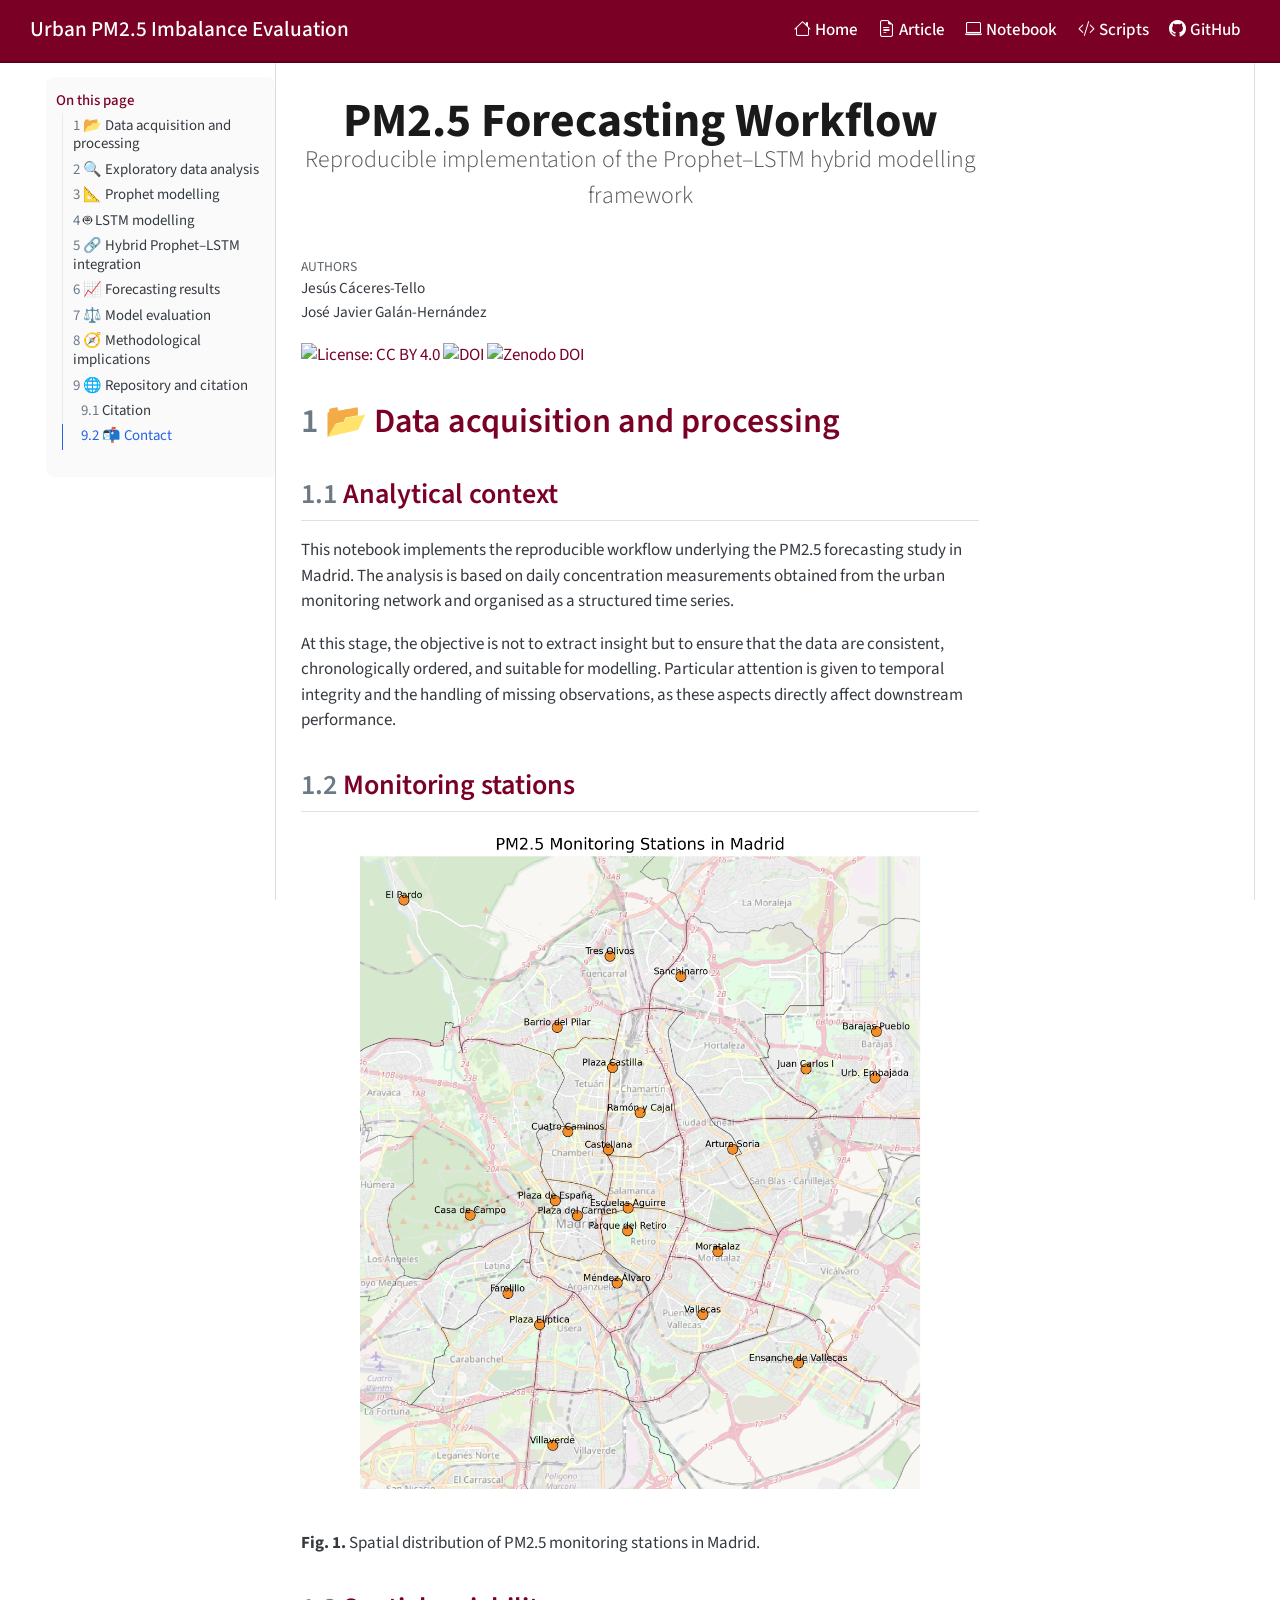
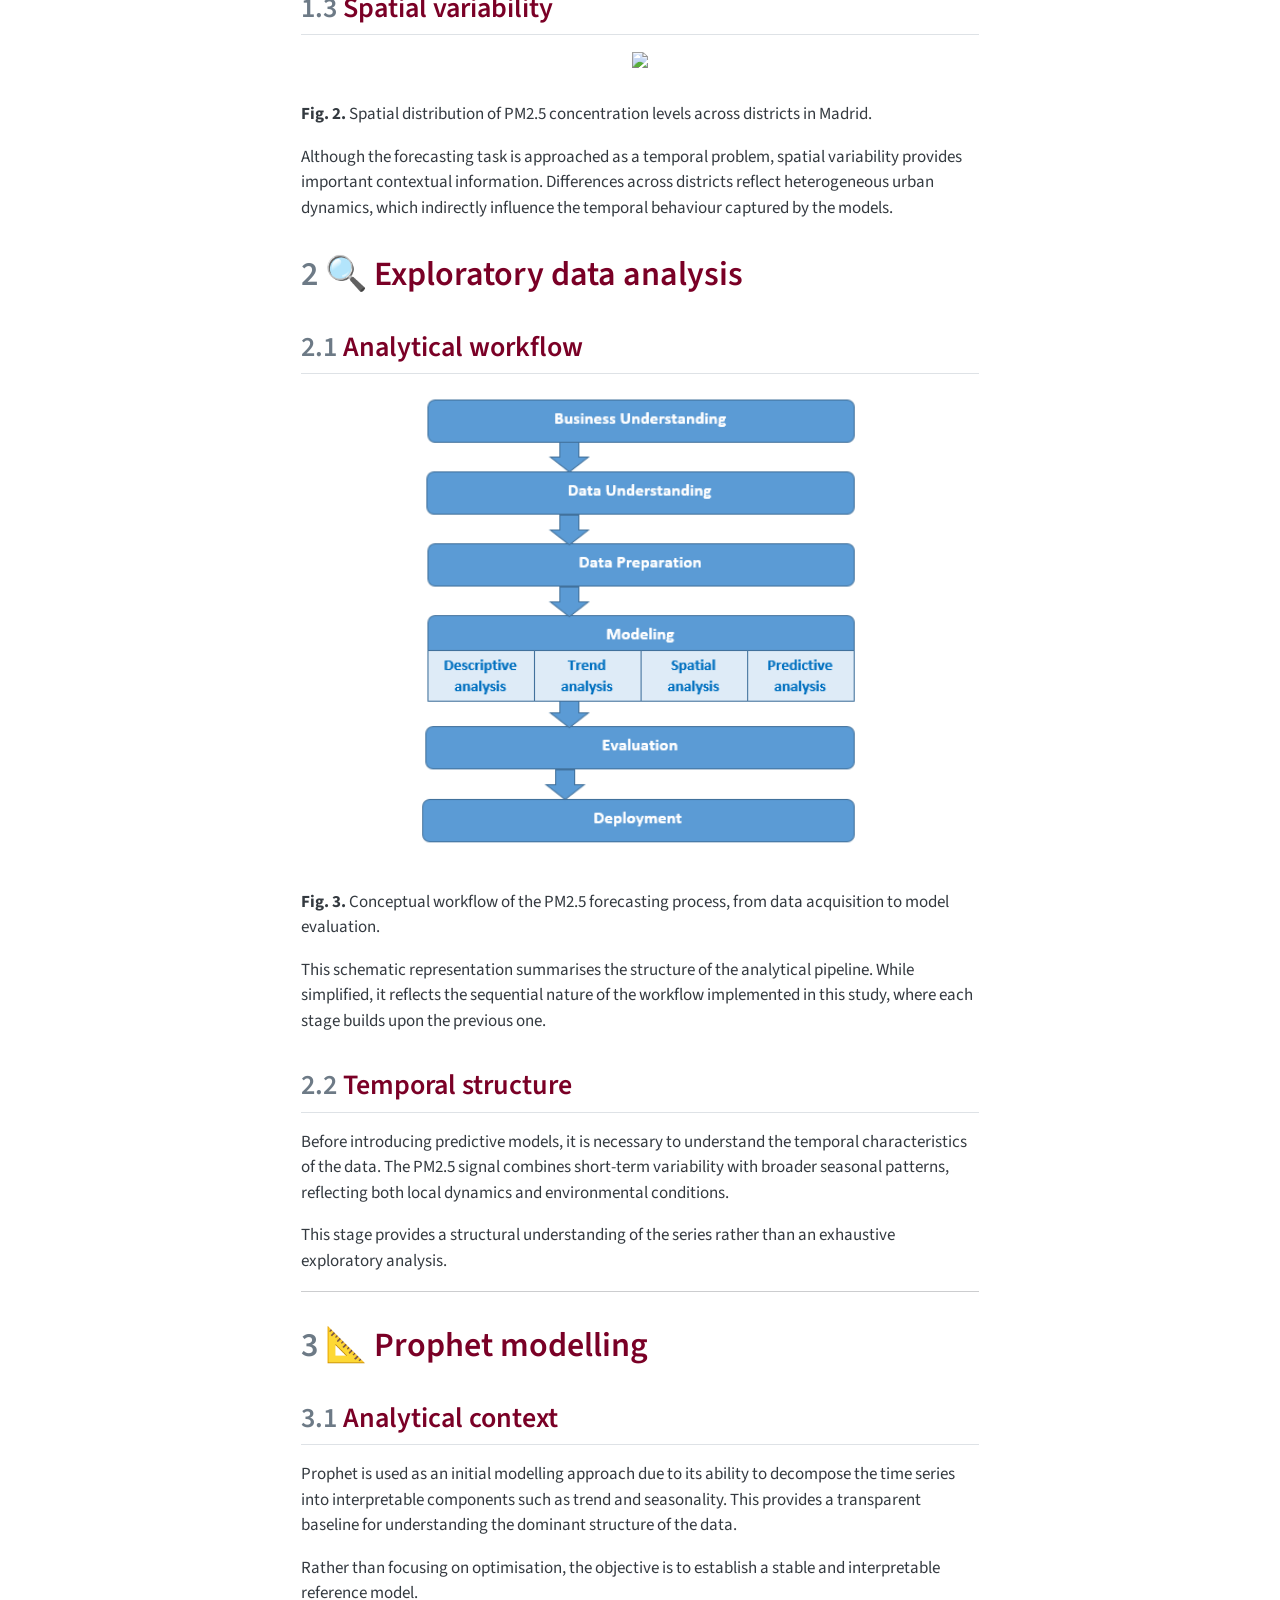
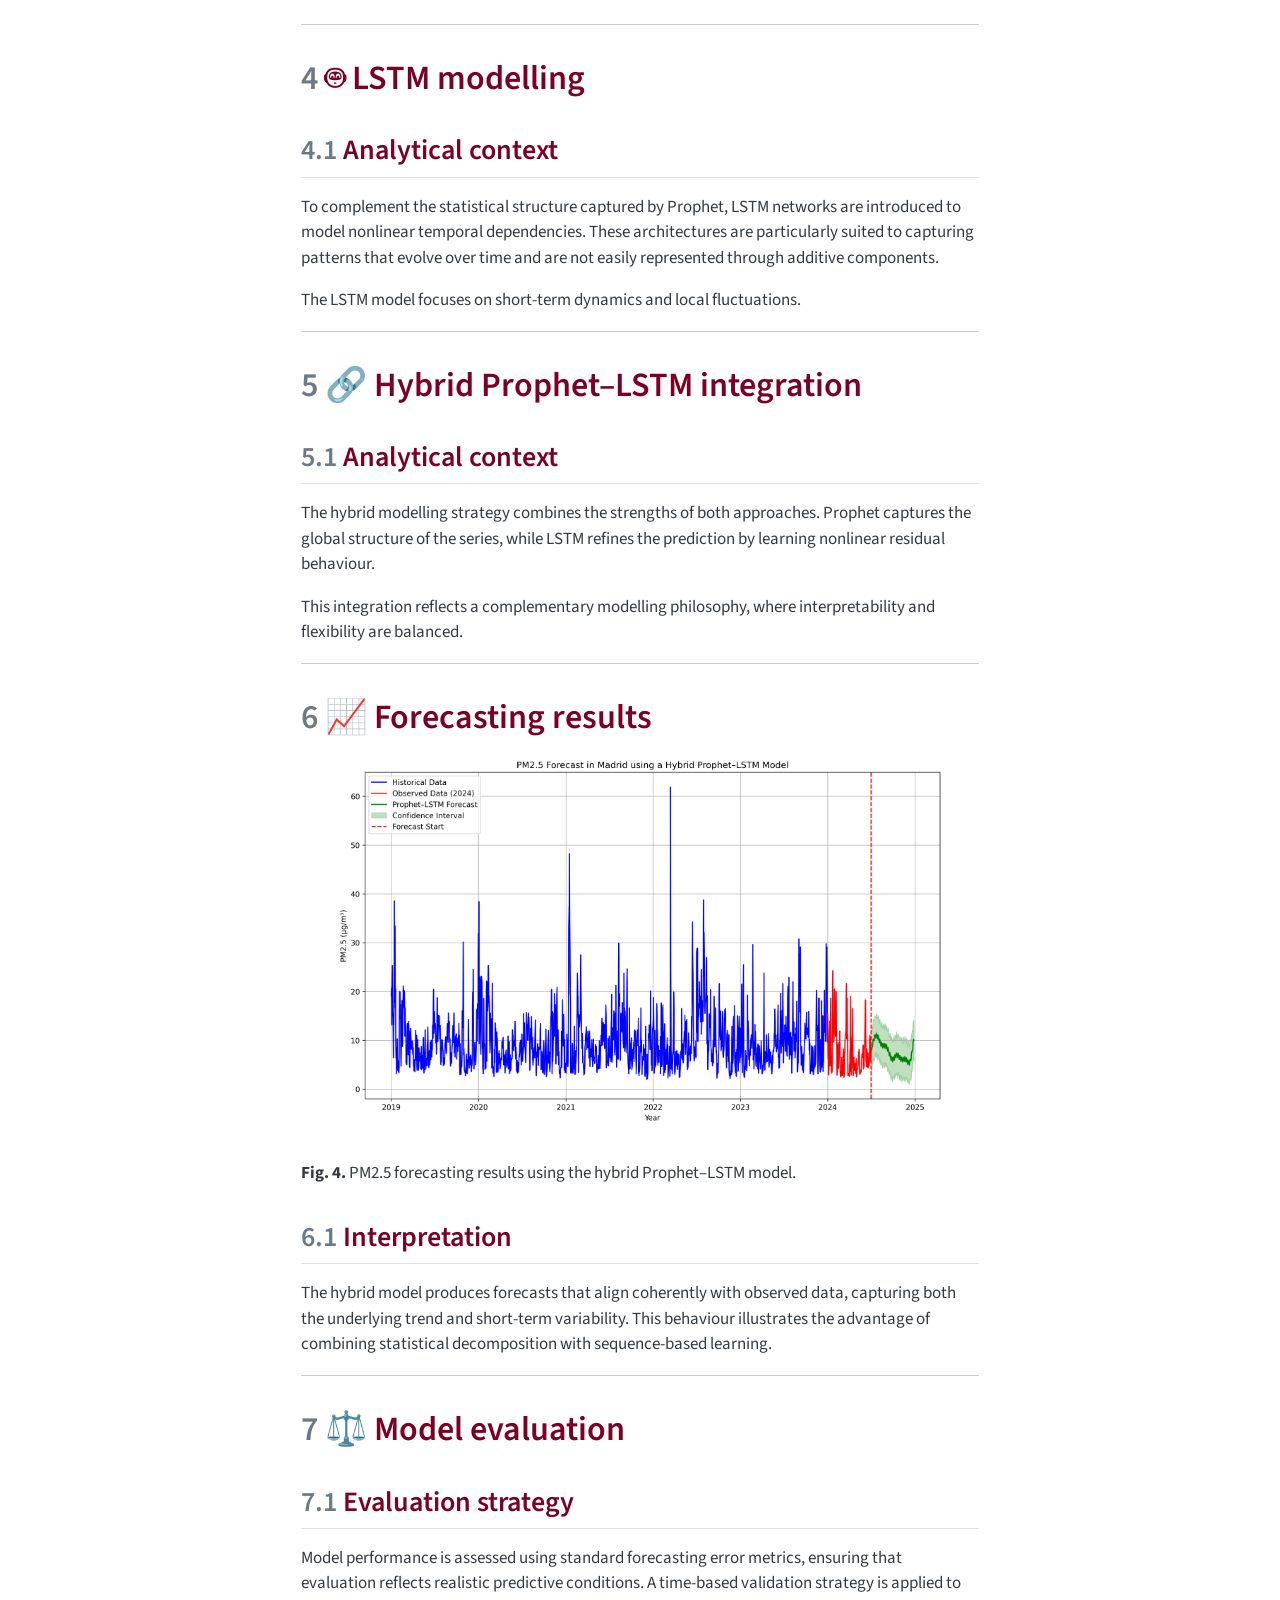
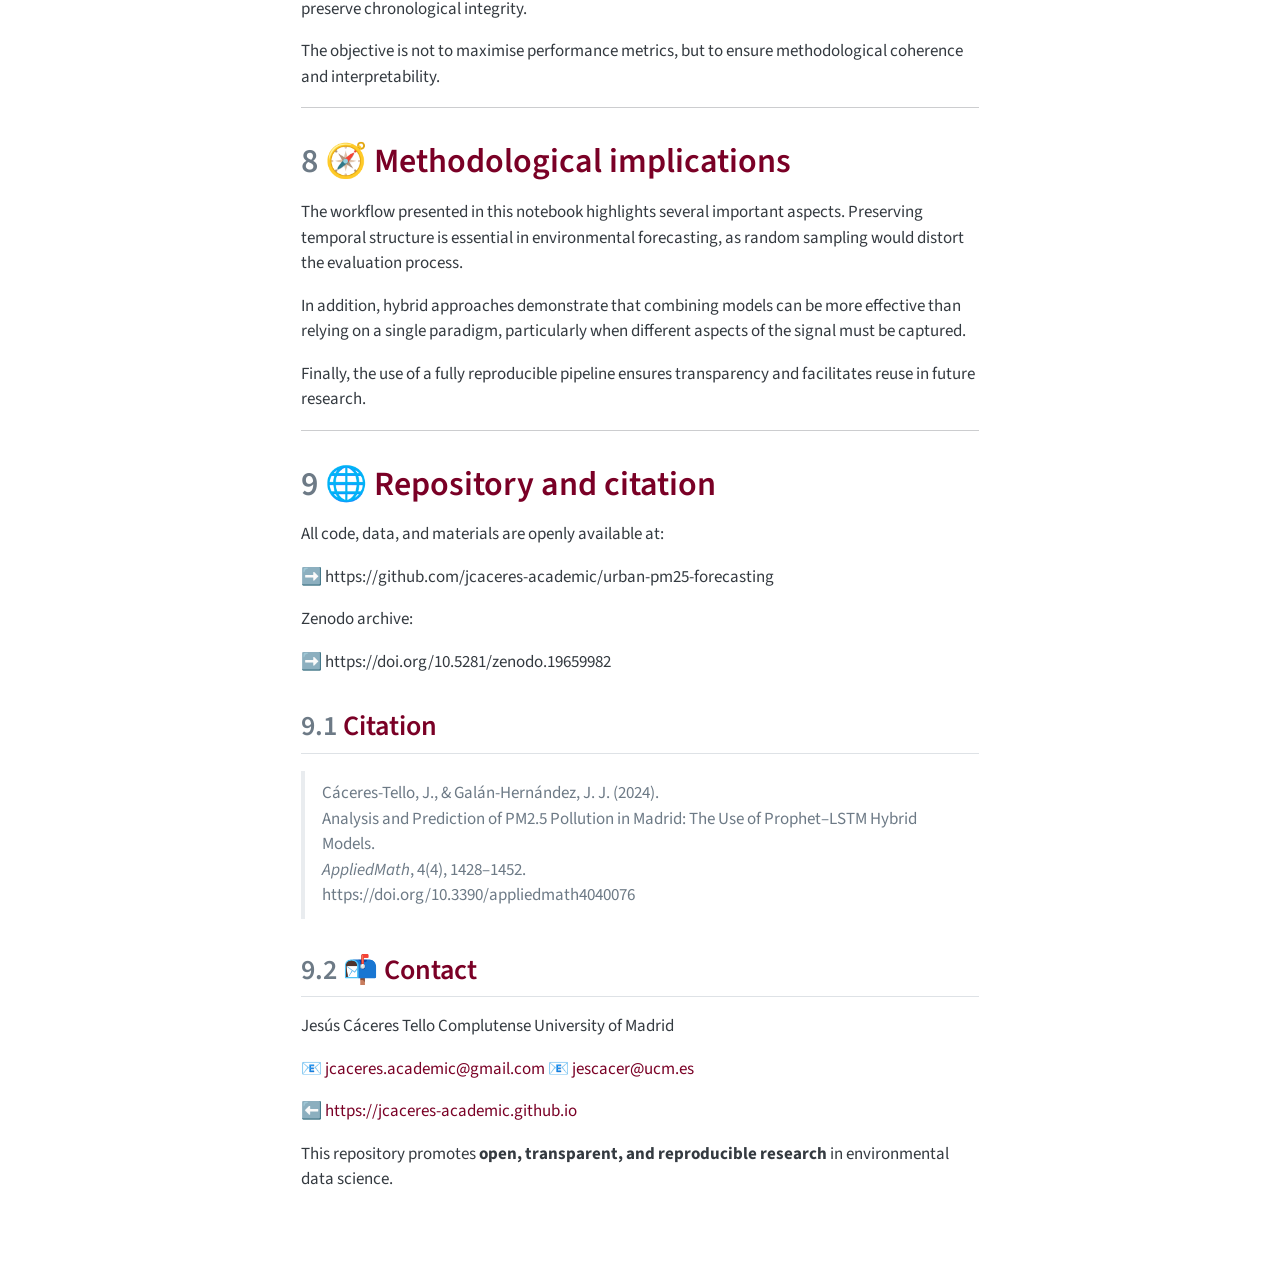
==== commit 1dac482c: "Updating" ====
--- a/docs/notebook.html
+++ b/docs/notebook.html
@@ -187,8 +187,7 @@
 </header>
 
 
-<p><a href="https://creativecommons.org/licenses/by/4.0/"><img src="https://img.shields.io/badge/License-CC%20BY%204.0-lightgrey.svg" class="img-fluid" alt="License: CC BY 4.0"></a> <a href="https://quarto.org/"><img src="https://img.shields.io/badge/Rendered_with-Quarto-4A90E2.svg" class="img-fluid" alt="Rendered with Quarto"></a><br>
-<a href="https://doi.org/10.3390/appliedmath4040076"><img src="https://img.shields.io/badge/DOI-10.3390%2Fappliedmath4040076-blue.svg" class="img-fluid" alt="DOI"></a> <a href="https://doi.org/10.5281/zenodo.19659982"><img src="https://zenodo.org/badge/DOI/10.5281/zenodo.19659982.svg" class="img-fluid" alt="Zenodo DOI"></a></p>
+<p><a href="https://creativecommons.org/licenses/by/4.0/"><img src="https://img.shields.io/badge/License-CC%20BY%204.0-lightgrey.svg" class="img-fluid" alt="License: CC BY 4.0"></a> <a href="https://doi.org/10.3390/appliedmath4040076"><img src="https://img.shields.io/badge/DOI-10.3390%2Fappliedmath4040076-blue.svg" class="img-fluid" alt="DOI"></a> <a href="https://doi.org/10.5281/zenodo.19659982"><img src="https://zenodo.org/badge/DOI/10.5281/zenodo.19659982.svg" class="img-fluid" alt="Zenodo DOI"></a></p>
 <section id="data-acquisition-and-processing" class="level1" data-number="1">
 <h1 data-number="1"><span class="header-section-number">1</span> 📂 Data acquisition and processing</h1>
 <section id="analytical-context" class="level2" data-number="1.1">
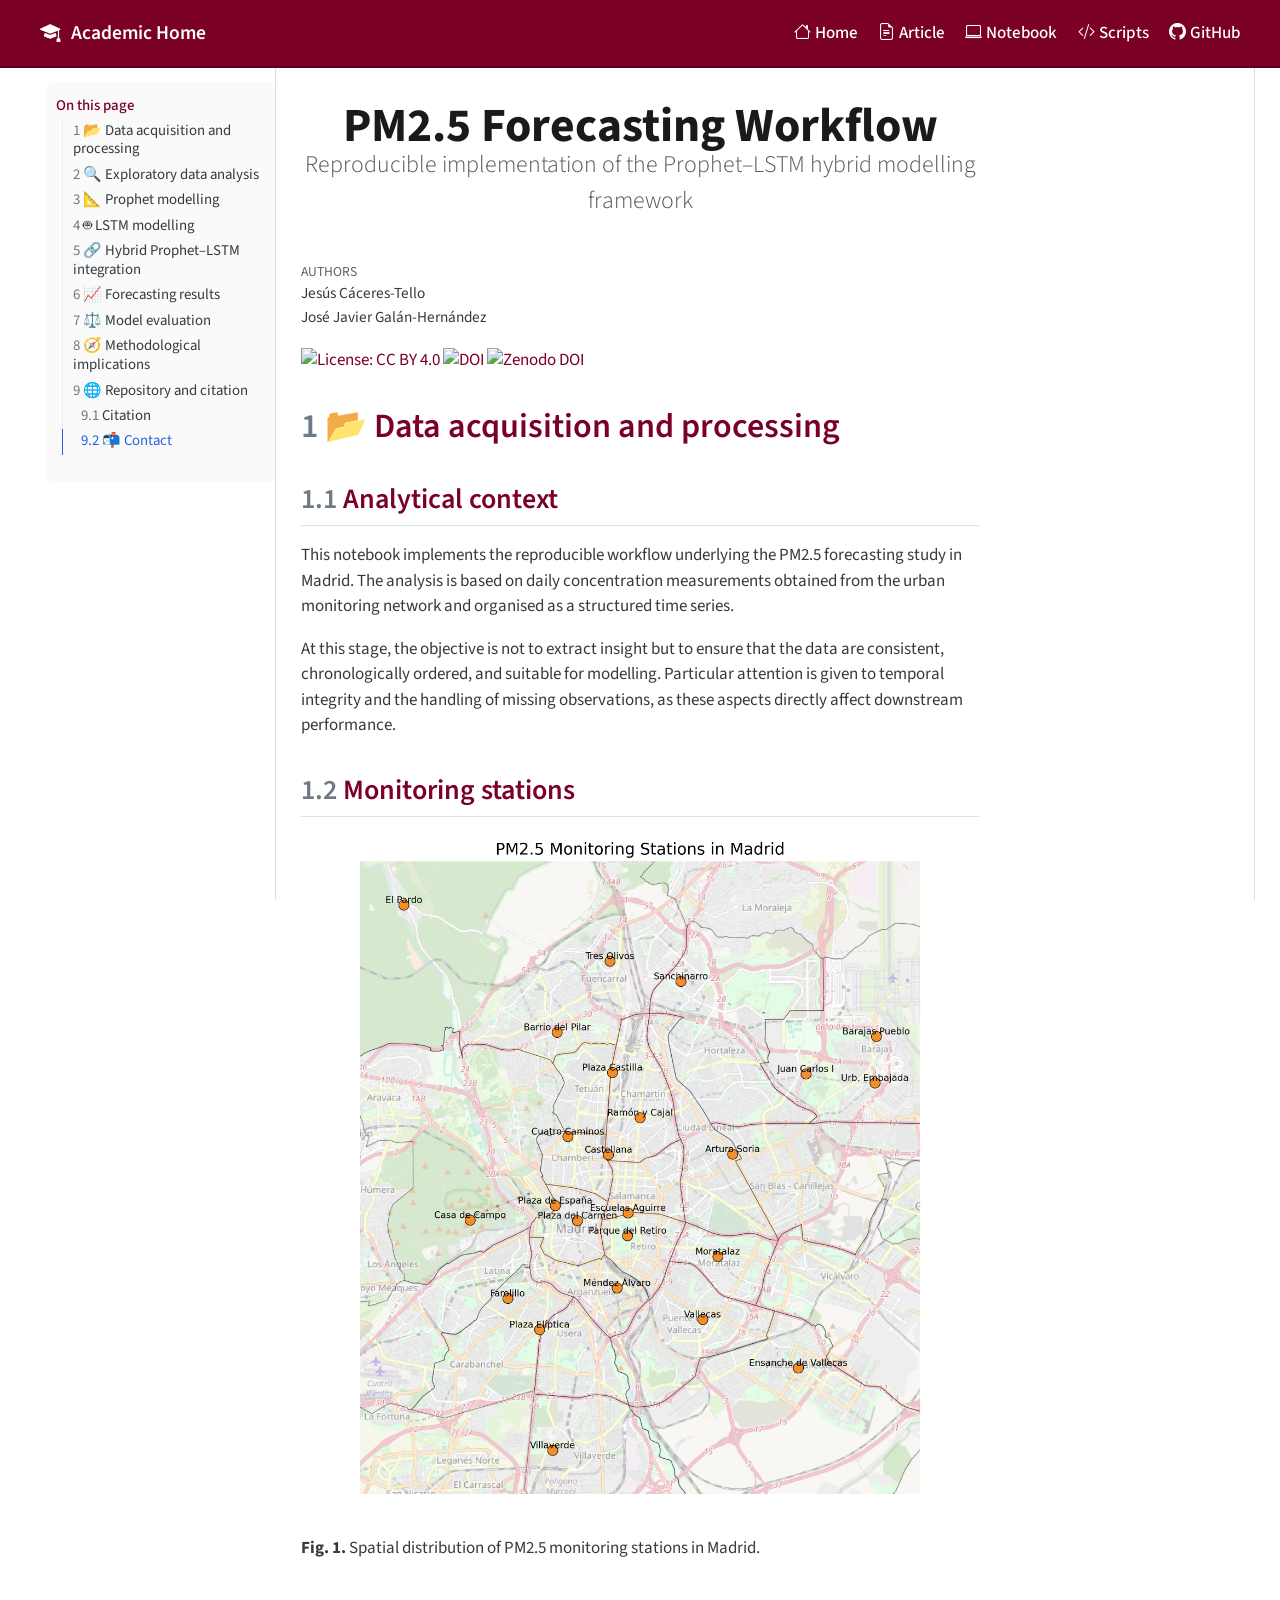
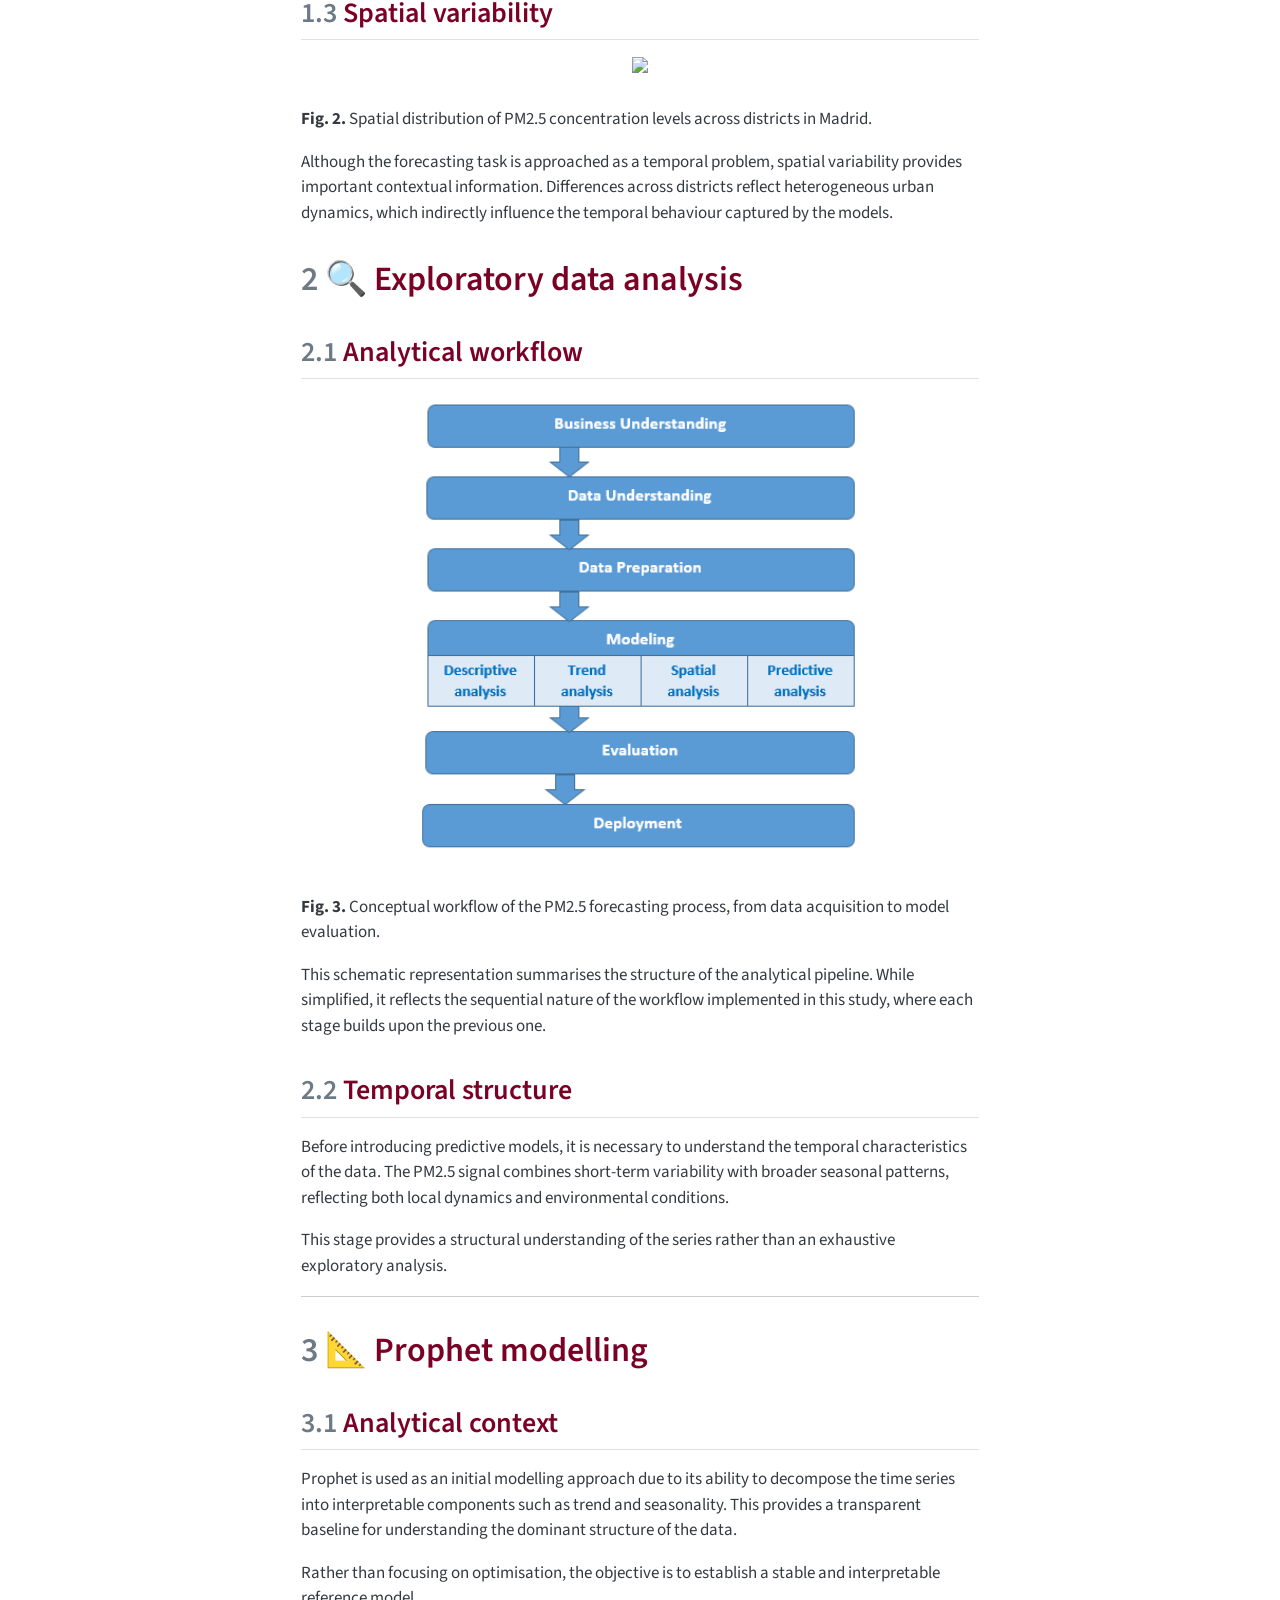
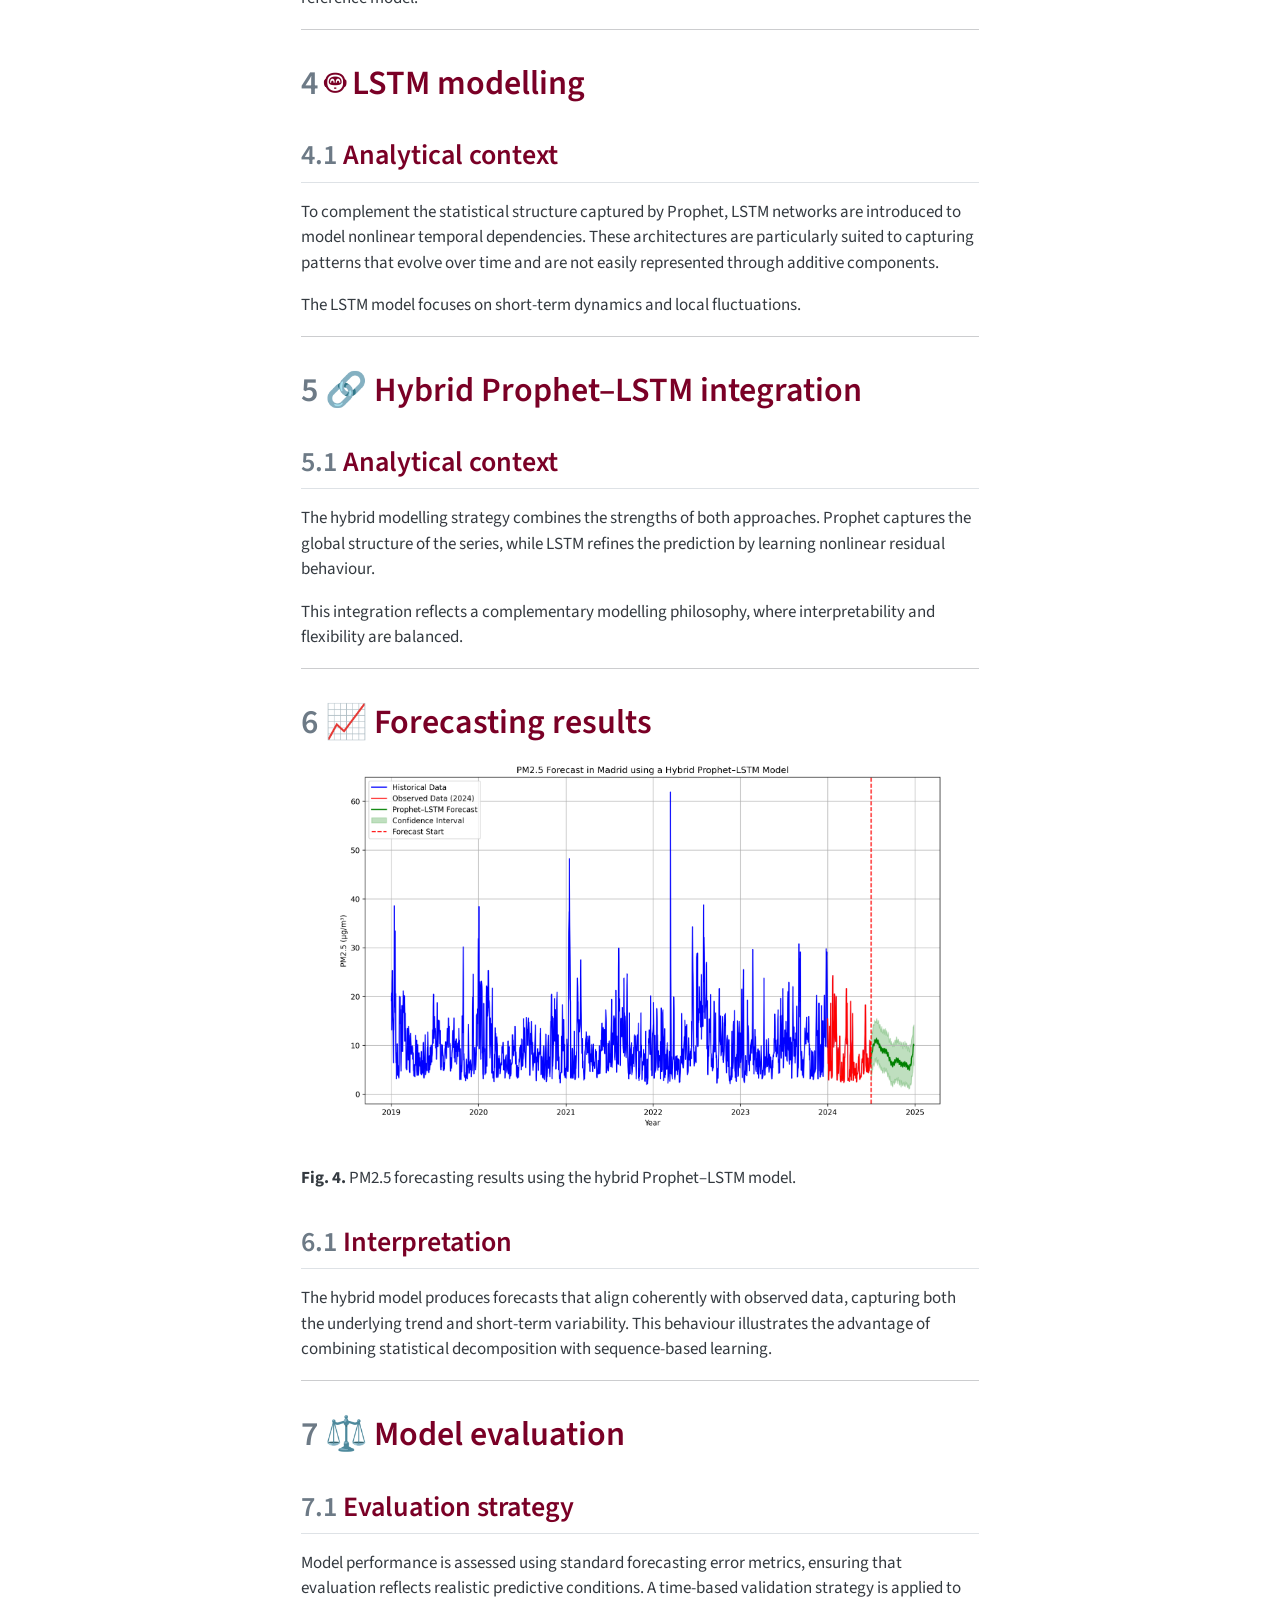
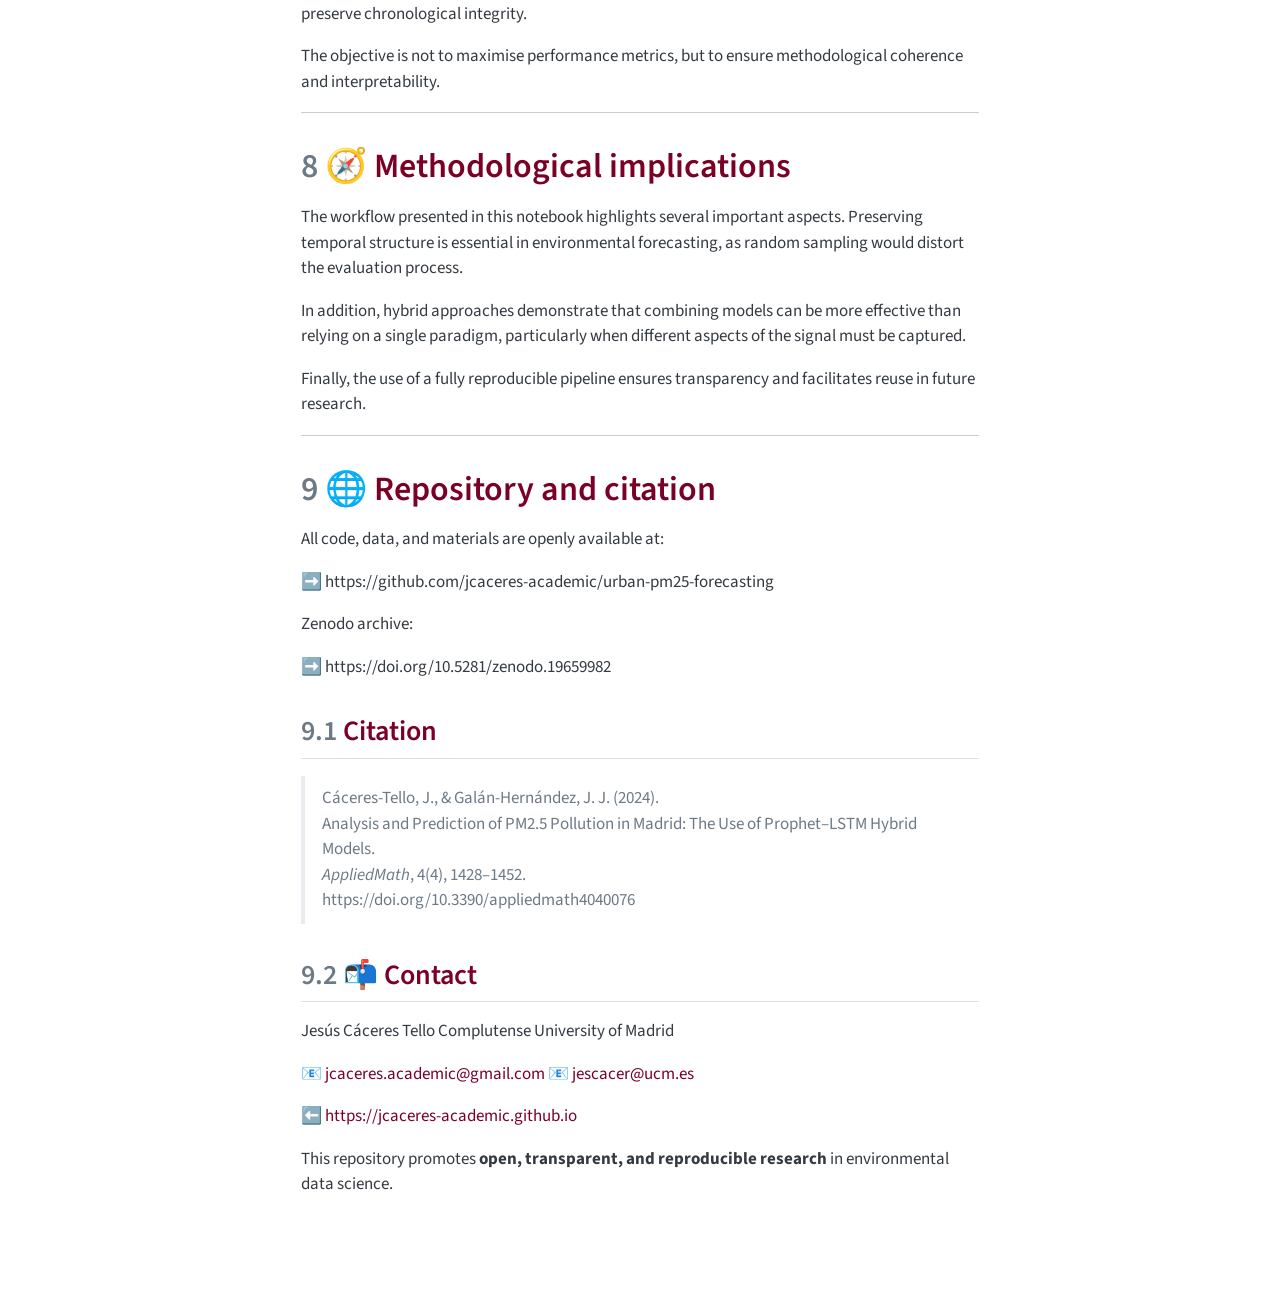
==== commit faaba38e: "updating academic home link in css and yaml file" ====
--- a/docs/notebook.html
+++ b/docs/notebook.html
@@ -63,15 +63,17 @@
   <header id="quarto-header" class="headroom fixed-top">
     <nav class="navbar navbar-expand-lg " data-bs-theme="dark">
       <div class="navbar-container container-fluid">
-      <div class="navbar-brand-container mx-auto">
-    <a class="navbar-brand" href="./index.html">
-    <span class="navbar-title">Urban PM2.5 Imbalance Evaluation</span>
-    </a>
-  </div>
           <button class="navbar-toggler" type="button" data-bs-toggle="collapse" data-bs-target="#navbarCollapse" aria-controls="navbarCollapse" role="menu" aria-expanded="false" aria-label="Toggle navigation" onclick="if (window.quartoToggleHeadroom) { window.quartoToggleHeadroom(); }">
   <span class="navbar-toggler-icon"></span>
 </button>
           <div class="collapse navbar-collapse" id="navbarCollapse">
+            <ul class="navbar-nav navbar-nav-scroll me-auto">
+  <li class="nav-item">
+    <a class="nav-link" href="https://jcaceres-academic.github.io/" target="_self"> <i class="bi bi-mortarboard-fill" role="img">
+</i> 
+<span class="menu-text">Academic Home</span></a>
+  </li>  
+</ul>
             <ul class="navbar-nav navbar-nav-scroll ms-auto">
   <li class="nav-item">
     <a class="nav-link" href="./index.html" target="_self"> <i class="bi bi-house" role="img">
--- a/docs/styles.css
+++ b/docs/styles.css
@@ -61,6 +61,16 @@
   color: #f8d7da !important;             /* rosa claro al hover */
 }
 
+.navbar-nav .nav-link[href="https://jcaceres-academic.github.io/"] {
+  font-size: 1.15rem;
+  font-weight: 600;
+}
+
+.navbar-nav .nav-link[href="https://jcaceres-academic.github.io/"] i {
+  font-size: 1.2rem;
+  margin-right: 0.35rem;
+}
+
 /* ============================================================
    🔹 Encabezados generales dentro del contenido
    ============================================================ */
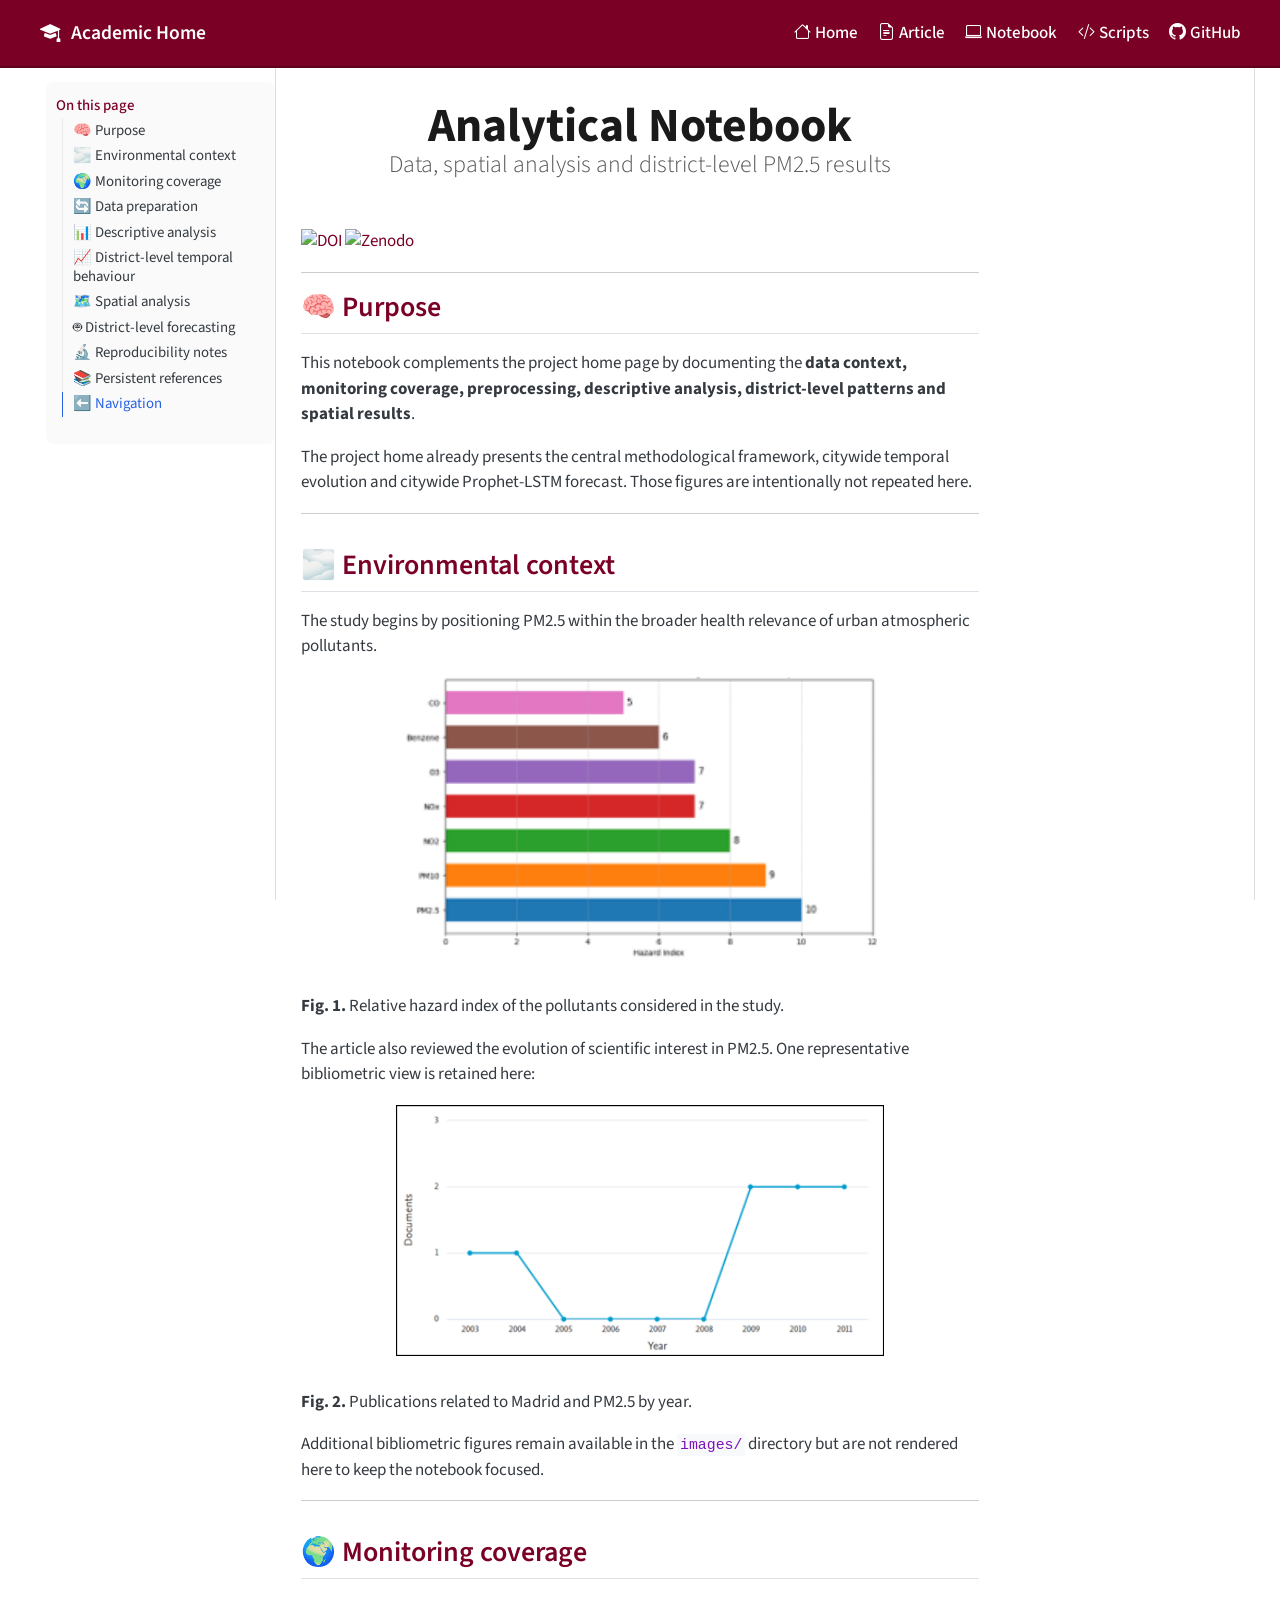
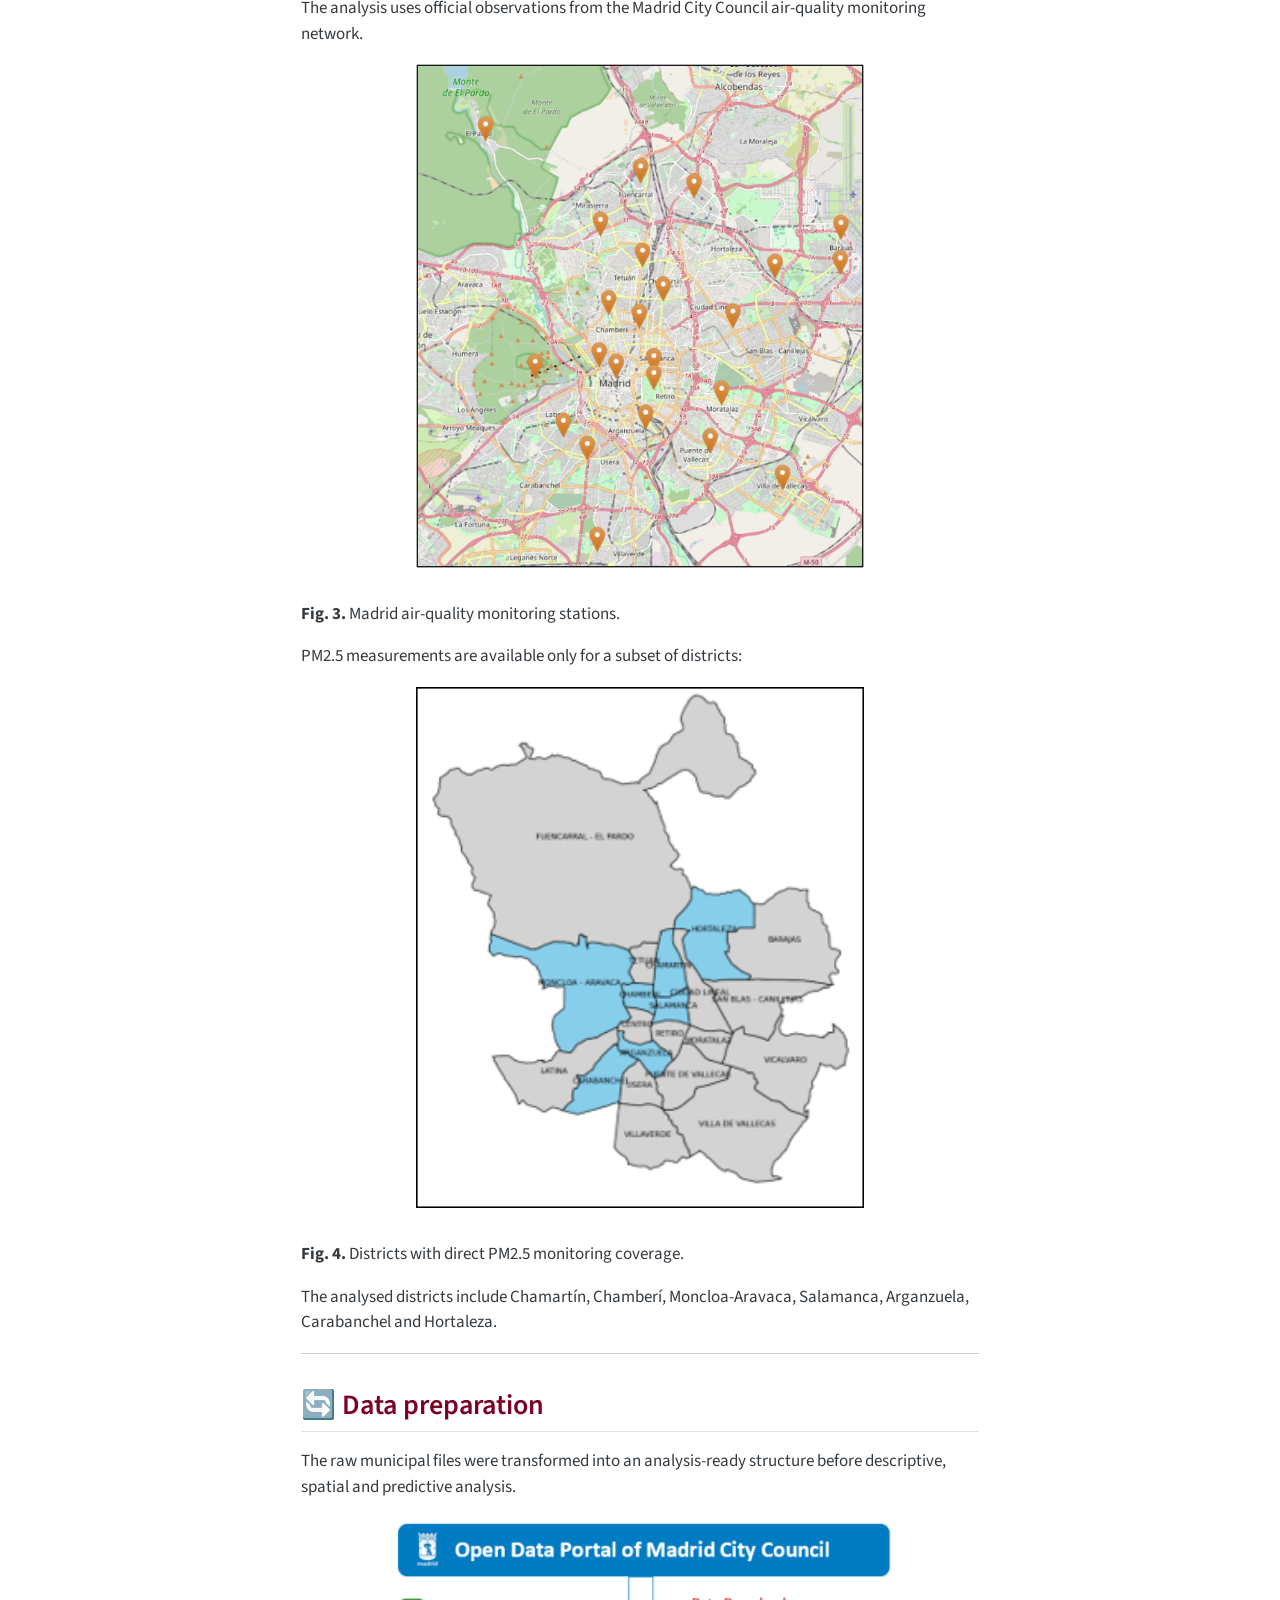
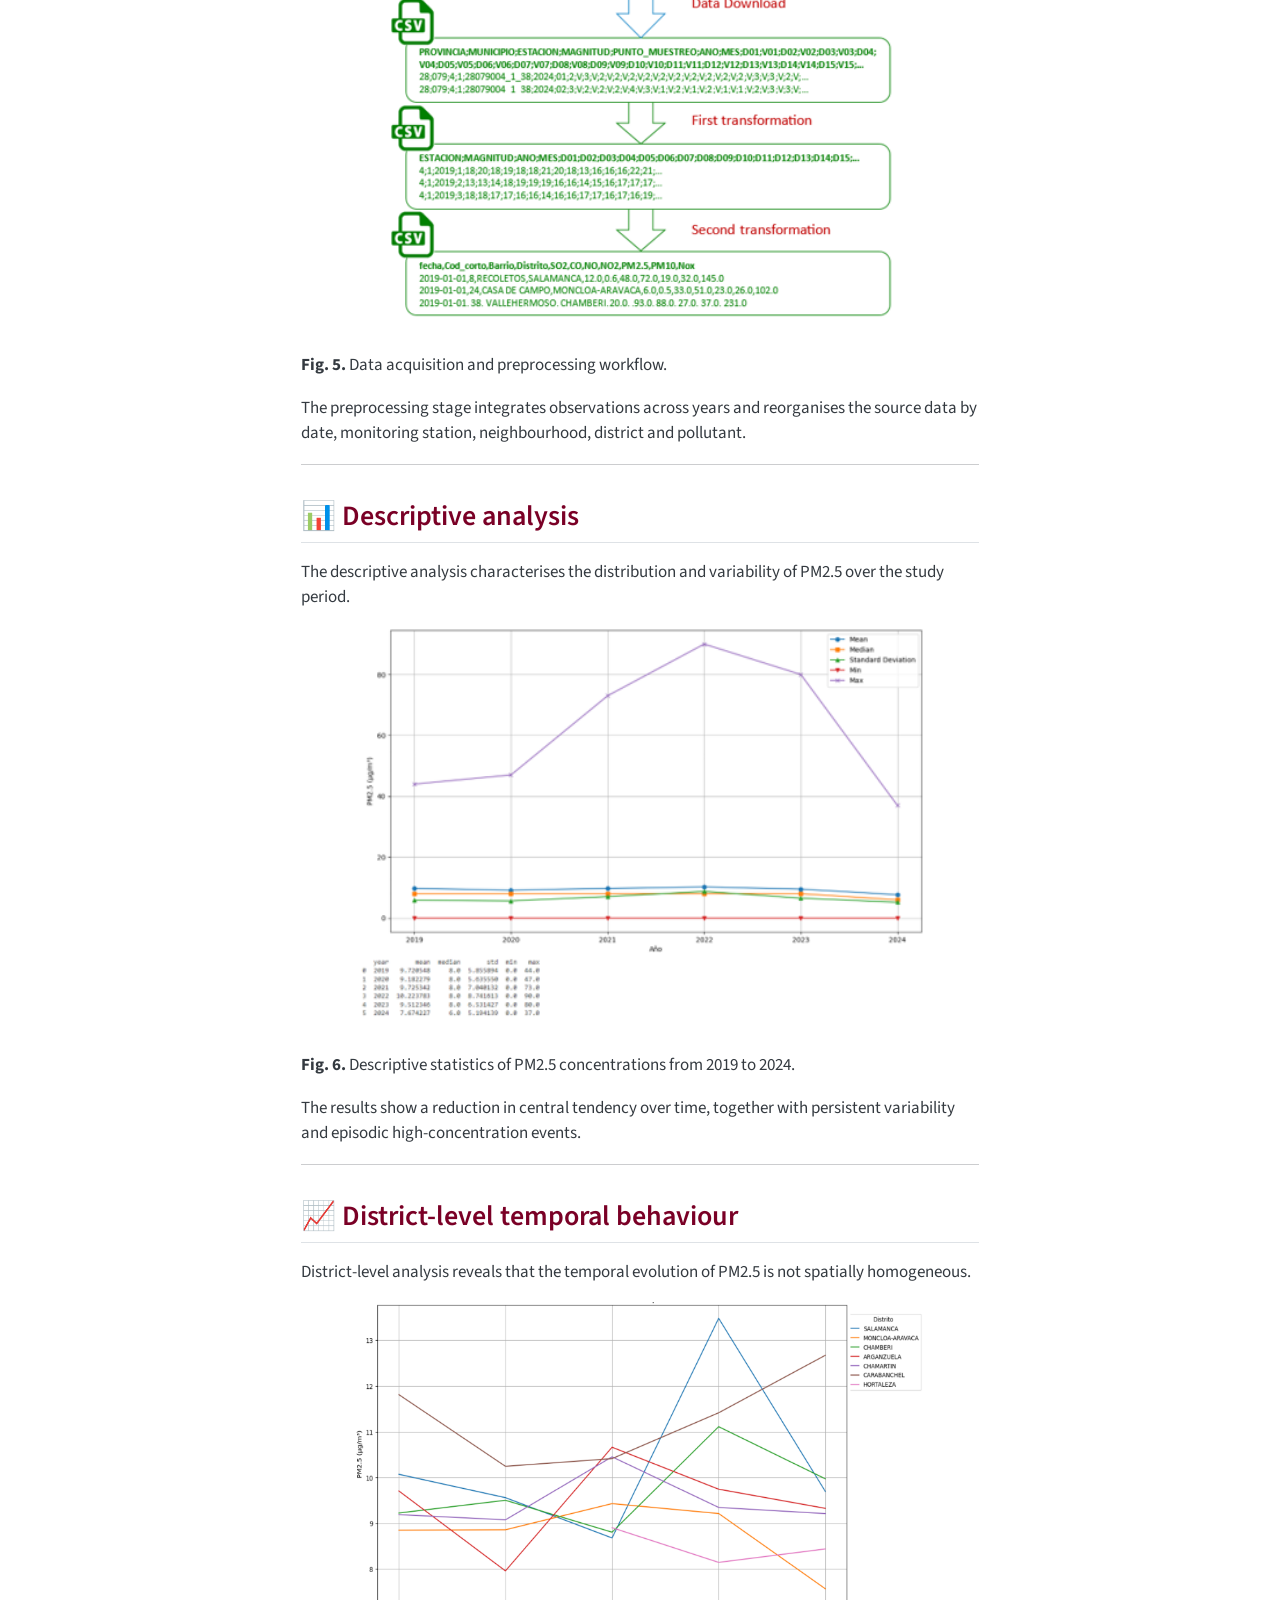
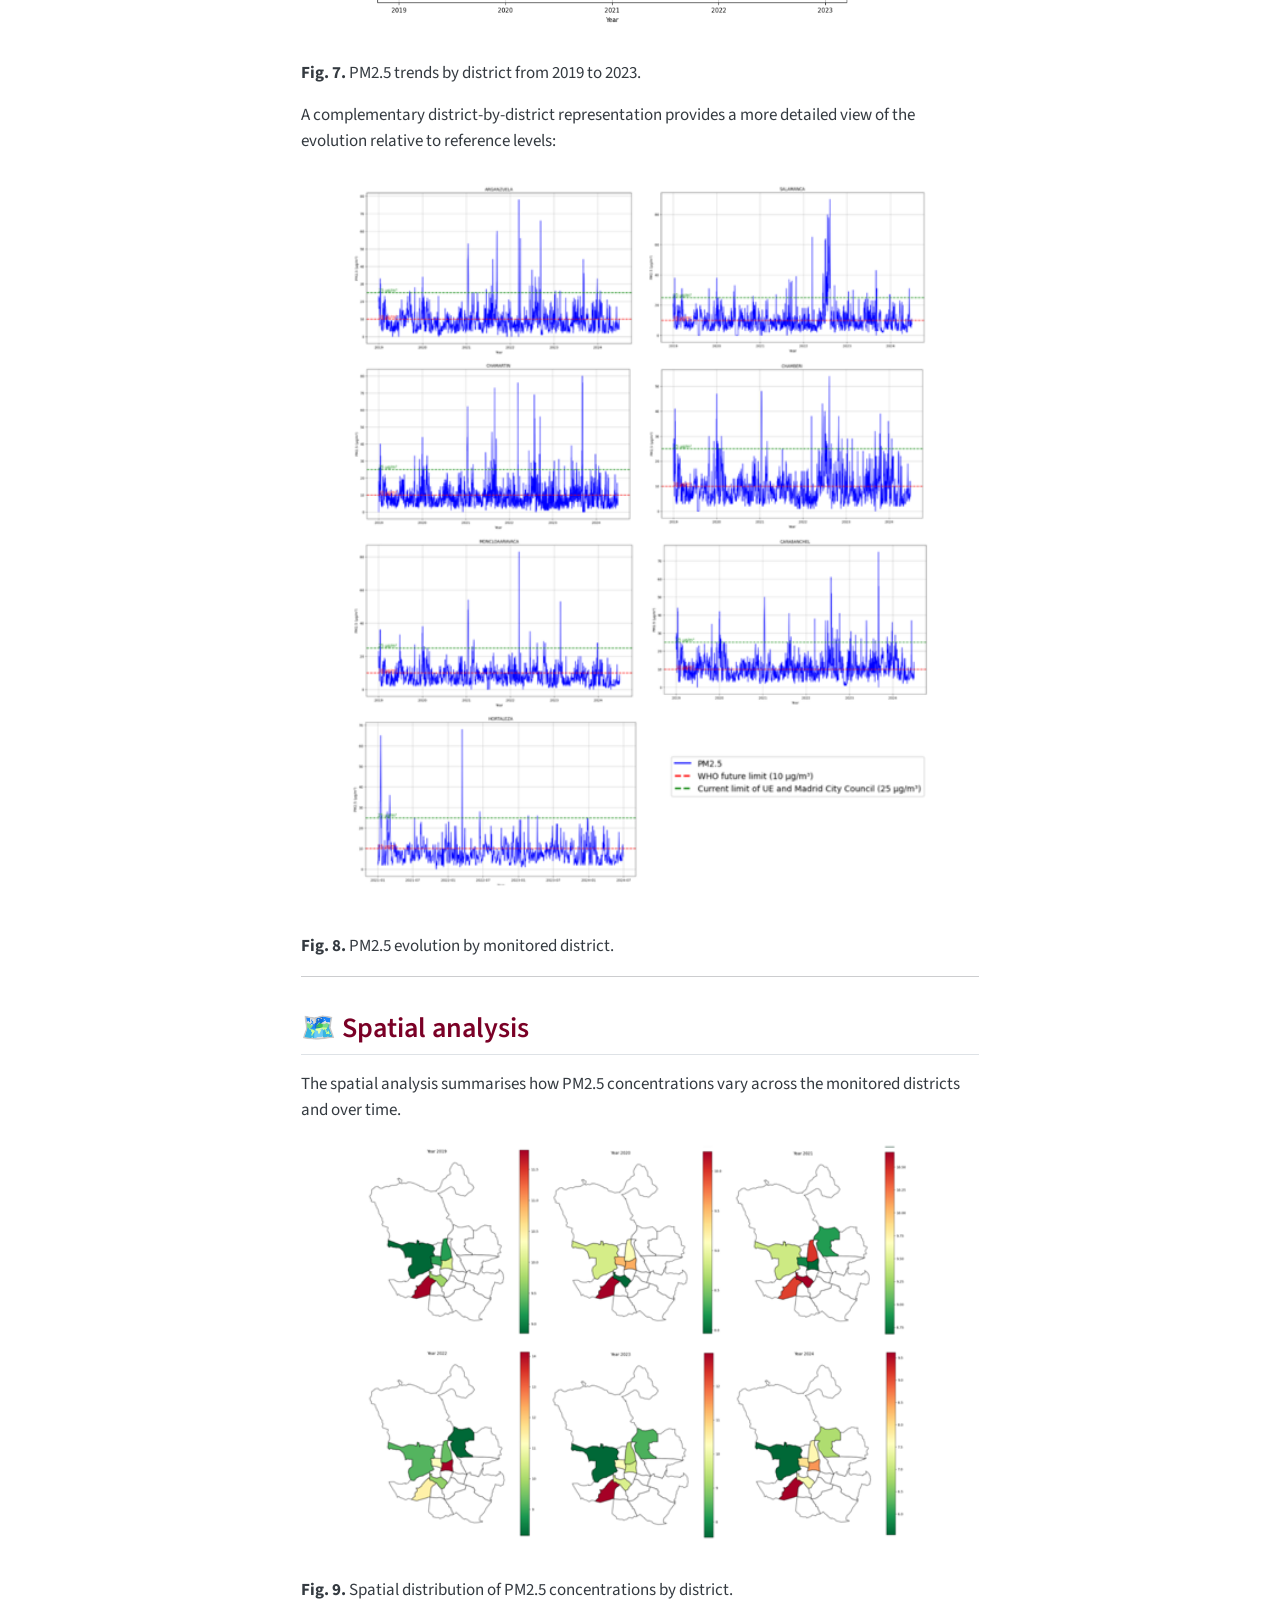
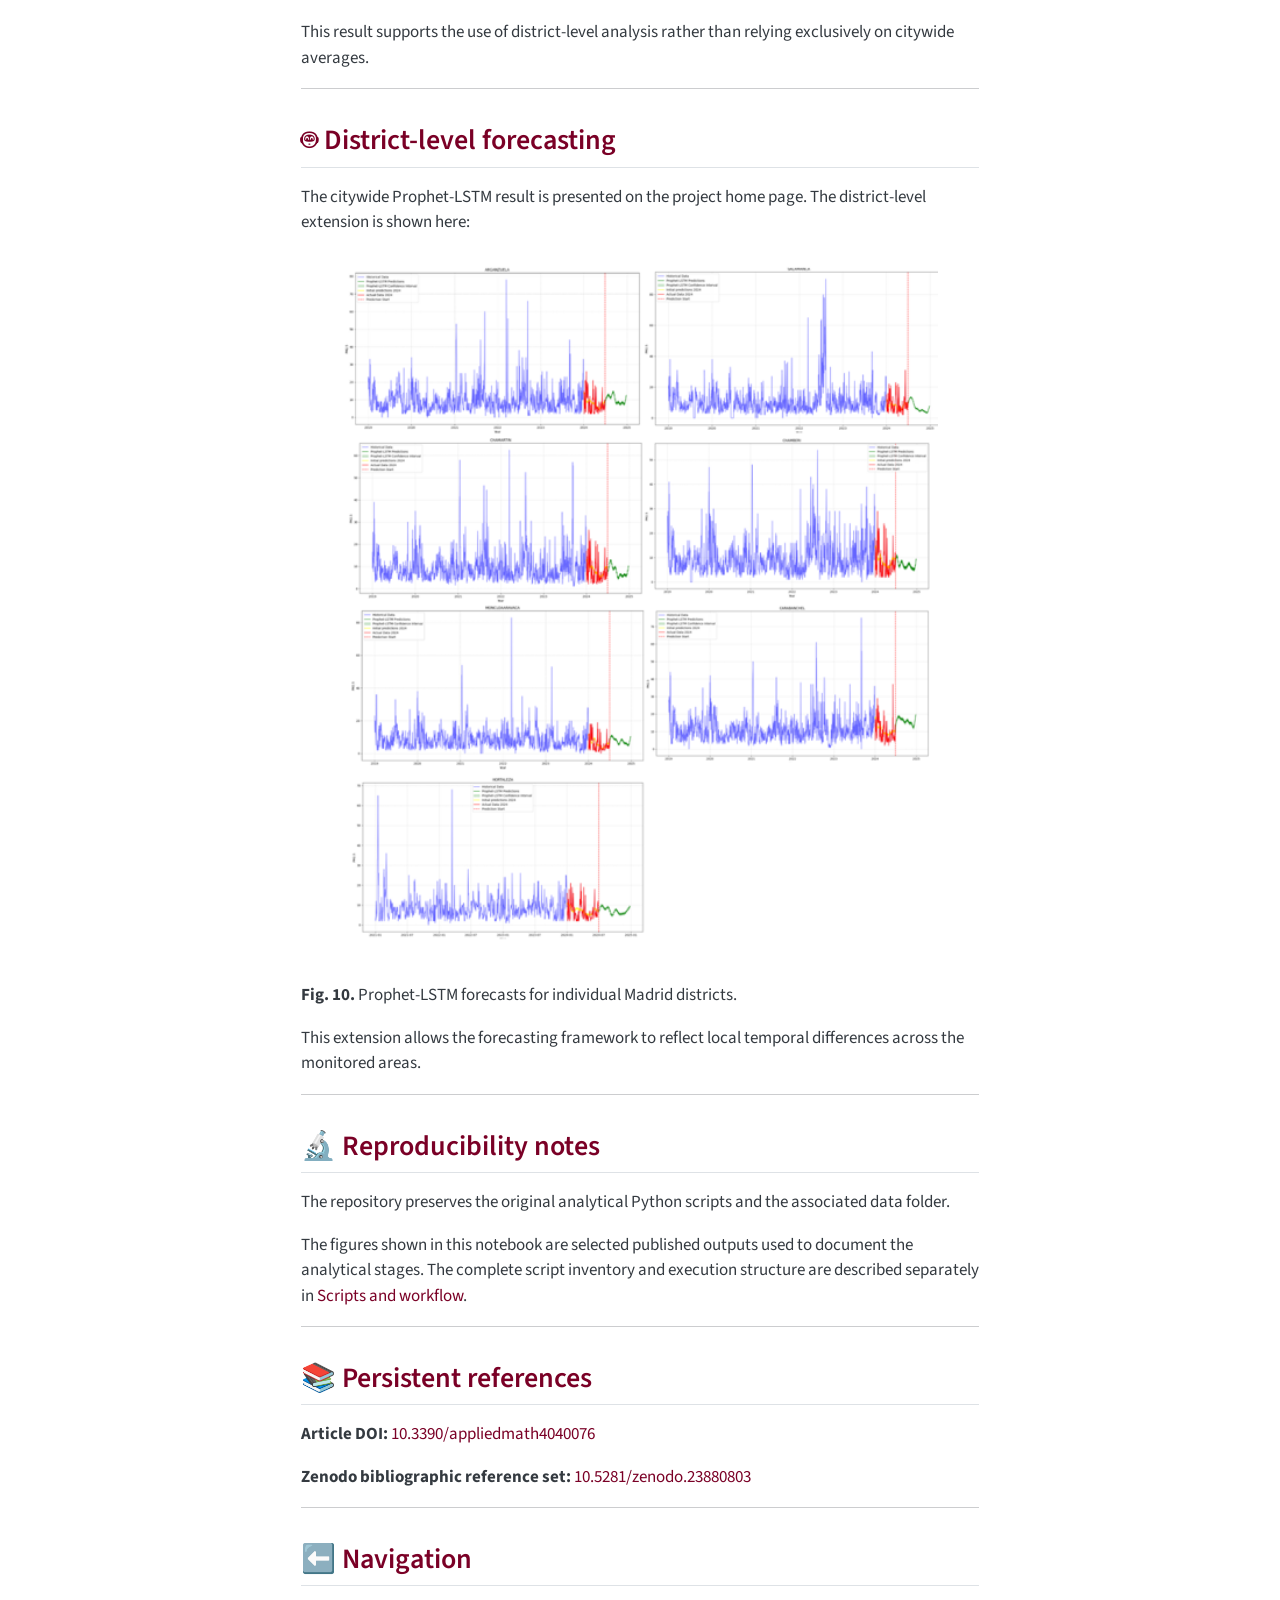
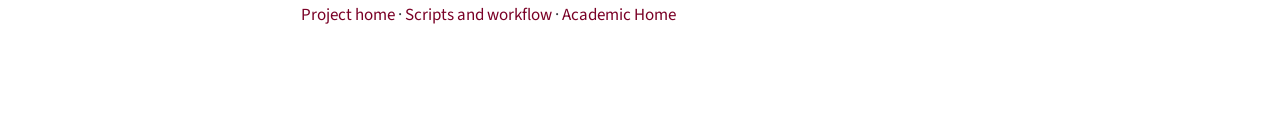
==== commit 3ef1abc7: "updating repository with new contents" ====
--- a/docs/notebook.html
+++ b/docs/notebook.html
@@ -6,10 +6,8 @@
 
 <meta name="viewport" content="width=device-width, initial-scale=1.0, user-scalable=yes">
 
-<meta name="author" content="Jesús Cáceres-Tello">
-<meta name="author" content="José Javier Galán-Hernández">
-
-<title>PM2.5 Forecasting Workflow – Urban PM2.5 Imbalance Evaluation</title>
+
+<title>Analytical Notebook – Urban PM2.5 Prophet-LSTM</title>
 <style>
 code{white-space: pre-wrap;}
 span.smallcaps{font-variant: small-caps;}
@@ -96,7 +94,7 @@
 <span class="menu-text">Scripts</span></a>
   </li>  
   <li class="nav-item">
-    <a class="nav-link" href="https://github.com/jcaceres-academic/urban-pm25-imbalance-evaluation" target="_blank"> <i class="bi bi-github" role="img">
+    <a class="nav-link" href="https://github.com/jcaceres-academic/urban-pm25-prophet-lstm" target="_blank"> <i class="bi bi-github" role="img">
 </i> 
 <span class="menu-text">GitHub</span></a>
   </li>  
@@ -115,43 +113,17 @@
     <h2 id="toc-title">On this page</h2>
    
   <ul class="collapse">
-  <li><a href="#data-acquisition-and-processing" id="toc-data-acquisition-and-processing" class="nav-link active" data-scroll-target="#data-acquisition-and-processing"><span class="header-section-number">1</span> 📂 Data acquisition and processing</a>
-  <ul class="collapse">
-  <li><a href="#analytical-context" id="toc-analytical-context" class="nav-link" data-scroll-target="#analytical-context"><span class="header-section-number">1.1</span> Analytical context</a></li>
-  <li><a href="#monitoring-stations" id="toc-monitoring-stations" class="nav-link" data-scroll-target="#monitoring-stations"><span class="header-section-number">1.2</span> Monitoring stations</a></li>
-  <li><a href="#spatial-variability" id="toc-spatial-variability" class="nav-link" data-scroll-target="#spatial-variability"><span class="header-section-number">1.3</span> Spatial variability</a></li>
-  </ul></li>
-  <li><a href="#exploratory-data-analysis" id="toc-exploratory-data-analysis" class="nav-link" data-scroll-target="#exploratory-data-analysis"><span class="header-section-number">2</span> 🔍 Exploratory data analysis</a>
-  <ul class="collapse">
-  <li><a href="#analytical-workflow" id="toc-analytical-workflow" class="nav-link" data-scroll-target="#analytical-workflow"><span class="header-section-number">2.1</span> Analytical workflow</a></li>
-  <li><a href="#temporal-structure" id="toc-temporal-structure" class="nav-link" data-scroll-target="#temporal-structure"><span class="header-section-number">2.2</span> Temporal structure</a></li>
-  </ul></li>
-  <li><a href="#prophet-modelling" id="toc-prophet-modelling" class="nav-link" data-scroll-target="#prophet-modelling"><span class="header-section-number">3</span> 📐 Prophet modelling</a>
-  <ul class="collapse">
-  <li><a href="#analytical-context-1" id="toc-analytical-context-1" class="nav-link" data-scroll-target="#analytical-context-1"><span class="header-section-number">3.1</span> Analytical context</a></li>
-  </ul></li>
-  <li><a href="#lstm-modelling" id="toc-lstm-modelling" class="nav-link" data-scroll-target="#lstm-modelling"><span class="header-section-number">4</span> 🤖 LSTM modelling</a>
-  <ul class="collapse">
-  <li><a href="#analytical-context-2" id="toc-analytical-context-2" class="nav-link" data-scroll-target="#analytical-context-2"><span class="header-section-number">4.1</span> Analytical context</a></li>
-  </ul></li>
-  <li><a href="#hybrid-prophetlstm-integration" id="toc-hybrid-prophetlstm-integration" class="nav-link" data-scroll-target="#hybrid-prophetlstm-integration"><span class="header-section-number">5</span> 🔗 Hybrid Prophet–LSTM integration</a>
-  <ul class="collapse">
-  <li><a href="#analytical-context-3" id="toc-analytical-context-3" class="nav-link" data-scroll-target="#analytical-context-3"><span class="header-section-number">5.1</span> Analytical context</a></li>
-  </ul></li>
-  <li><a href="#forecasting-results" id="toc-forecasting-results" class="nav-link" data-scroll-target="#forecasting-results"><span class="header-section-number">6</span> 📈 Forecasting results</a>
-  <ul class="collapse">
-  <li><a href="#interpretation" id="toc-interpretation" class="nav-link" data-scroll-target="#interpretation"><span class="header-section-number">6.1</span> Interpretation</a></li>
-  </ul></li>
-  <li><a href="#model-evaluation" id="toc-model-evaluation" class="nav-link" data-scroll-target="#model-evaluation"><span class="header-section-number">7</span> ⚖️ Model evaluation</a>
-  <ul class="collapse">
-  <li><a href="#evaluation-strategy" id="toc-evaluation-strategy" class="nav-link" data-scroll-target="#evaluation-strategy"><span class="header-section-number">7.1</span> Evaluation strategy</a></li>
-  </ul></li>
-  <li><a href="#methodological-implications" id="toc-methodological-implications" class="nav-link" data-scroll-target="#methodological-implications"><span class="header-section-number">8</span> 🧭 Methodological implications</a></li>
-  <li><a href="#repository-and-citation" id="toc-repository-and-citation" class="nav-link" data-scroll-target="#repository-and-citation"><span class="header-section-number">9</span> 🌐 Repository and citation</a>
-  <ul class="collapse">
-  <li><a href="#citation" id="toc-citation" class="nav-link" data-scroll-target="#citation"><span class="header-section-number">9.1</span> Citation</a></li>
-  <li><a href="#contact" id="toc-contact" class="nav-link" data-scroll-target="#contact"><span class="header-section-number">9.2</span> 📬 Contact</a></li>
-  </ul></li>
+  <li><a href="#purpose" id="toc-purpose" class="nav-link active" data-scroll-target="#purpose">🧠 Purpose</a></li>
+  <li><a href="#environmental-context" id="toc-environmental-context" class="nav-link" data-scroll-target="#environmental-context">🌫️ Environmental context</a></li>
+  <li><a href="#monitoring-coverage" id="toc-monitoring-coverage" class="nav-link" data-scroll-target="#monitoring-coverage">🌍 Monitoring coverage</a></li>
+  <li><a href="#data-preparation" id="toc-data-preparation" class="nav-link" data-scroll-target="#data-preparation">🔄 Data preparation</a></li>
+  <li><a href="#descriptive-analysis" id="toc-descriptive-analysis" class="nav-link" data-scroll-target="#descriptive-analysis">📊 Descriptive analysis</a></li>
+  <li><a href="#district-level-temporal-behaviour" id="toc-district-level-temporal-behaviour" class="nav-link" data-scroll-target="#district-level-temporal-behaviour">📈 District-level temporal behaviour</a></li>
+  <li><a href="#spatial-analysis" id="toc-spatial-analysis" class="nav-link" data-scroll-target="#spatial-analysis">🗺️ Spatial analysis</a></li>
+  <li><a href="#district-level-forecasting" id="toc-district-level-forecasting" class="nav-link" data-scroll-target="#district-level-forecasting">🤖 District-level forecasting</a></li>
+  <li><a href="#reproducibility-notes" id="toc-reproducibility-notes" class="nav-link" data-scroll-target="#reproducibility-notes">🔬 Reproducibility notes</a></li>
+  <li><a href="#persistent-references" id="toc-persistent-references" class="nav-link" data-scroll-target="#persistent-references">📚 Persistent references</a></li>
+  <li><a href="#navigation" id="toc-navigation" class="nav-link" data-scroll-target="#navigation">⬅️ Navigation</a></li>
   </ul>
 </nav>
 </nav>
@@ -164,21 +136,14 @@
 
 <header id="title-block-header" class="quarto-title-block default">
 <div class="quarto-title">
-<h1 class="title">PM2.5 Forecasting Workflow</h1>
-<p class="subtitle lead">Reproducible implementation of the Prophet–LSTM hybrid modelling framework</p>
+<h1 class="title">Analytical Notebook</h1>
+<p class="subtitle lead">Data, spatial analysis and district-level PM2.5 results</p>
 </div>
 
 
 
 <div class="quarto-title-meta">
 
-    <div>
-    <div class="quarto-title-meta-heading">Authors</div>
-    <div class="quarto-title-meta-contents">
-             <p>Jesús Cáceres-Tello </p>
-             <p>José Javier Galán-Hernández </p>
-          </div>
-  </div>
     
   
     
@@ -189,134 +154,135 @@
 </header>
 
 
-<p><a href="https://creativecommons.org/licenses/by/4.0/"><img src="https://img.shields.io/badge/License-CC%20BY%204.0-lightgrey.svg" class="img-fluid" alt="License: CC BY 4.0"></a> <a href="https://doi.org/10.3390/appliedmath4040076"><img src="https://img.shields.io/badge/DOI-10.3390%2Fappliedmath4040076-blue.svg" class="img-fluid" alt="DOI"></a> <a href="https://doi.org/10.5281/zenodo.19659982"><img src="https://zenodo.org/badge/DOI/10.5281/zenodo.19659982.svg" class="img-fluid" alt="Zenodo DOI"></a></p>
-<section id="data-acquisition-and-processing" class="level1" data-number="1">
-<h1 data-number="1"><span class="header-section-number">1</span> 📂 Data acquisition and processing</h1>
-<section id="analytical-context" class="level2" data-number="1.1">
-<h2 data-number="1.1" class="anchored" data-anchor-id="analytical-context"><span class="header-section-number">1.1</span> Analytical context</h2>
-<p>This notebook implements the reproducible workflow underlying the PM2.5 forecasting study in Madrid. The analysis is based on daily concentration measurements obtained from the urban monitoring network and organised as a structured time series.</p>
-<p>At this stage, the objective is not to extract insight but to ensure that the data are consistent, chronologically ordered, and suitable for modelling. Particular attention is given to temporal integrity and the handling of missing observations, as these aspects directly affect downstream performance.</p>
-</section>
-<section id="monitoring-stations" class="level2" data-number="1.2">
-<h2 data-number="1.2" class="anchored" data-anchor-id="monitoring-stations"><span class="header-section-number">1.2</span> Monitoring stations</h2>
-<div class="quarto-figure quarto-figure-center">
-<figure class="figure">
-<p><img src="images/Fig_PM25_Stations_Madrid.png" class="img-fluid quarto-figure quarto-figure-center figure-img" style="width:85.0%"></p>
-</figure>
-</div>
-<p><strong>Fig. 1.</strong> Spatial distribution of PM2.5 monitoring stations in Madrid.</p>
-</section>
-<section id="spatial-variability" class="level2" data-number="1.3">
-<h2 data-number="1.3" class="anchored" data-anchor-id="spatial-variability"><span class="header-section-number">1.3</span> Spatial variability</h2>
-<div class="quarto-figure quarto-figure-center">
-<figure class="figure">
-<p><img src="images/PM25_LevelsDistrict_3.png" class="img-fluid quarto-figure quarto-figure-center figure-img" style="width:70.0%"></p>
-</figure>
-</div>
-<p><strong>Fig. 2.</strong> Spatial distribution of PM2.5 concentration levels across districts in Madrid.</p>
-<p>Although the forecasting task is approached as a temporal problem, spatial variability provides important contextual information. Differences across districts reflect heterogeneous urban dynamics, which indirectly influence the temporal behaviour captured by the models.</p>
-</section>
-</section>
-<section id="exploratory-data-analysis" class="level1" data-number="2">
-<h1 data-number="2"><span class="header-section-number">2</span> 🔍 Exploratory data analysis</h1>
-<section id="analytical-workflow" class="level2" data-number="2.1">
-<h2 data-number="2.1" class="anchored" data-anchor-id="analytical-workflow"><span class="header-section-number">2.1</span> Analytical workflow</h2>
-<div class="quarto-figure quarto-figure-center">
-<figure class="figure">
-<p><img src="images/Fig_Crisp_DM_model.png" class="img-fluid quarto-figure quarto-figure-center figure-img" style="width:65.0%"></p>
-</figure>
-</div>
-<p><strong>Fig. 3.</strong> Conceptual workflow of the PM2.5 forecasting process, from data acquisition to model evaluation.</p>
-<p>This schematic representation summarises the structure of the analytical pipeline. While simplified, it reflects the sequential nature of the workflow implemented in this study, where each stage builds upon the previous one.</p>
-</section>
-<section id="temporal-structure" class="level2" data-number="2.2">
-<h2 data-number="2.2" class="anchored" data-anchor-id="temporal-structure"><span class="header-section-number">2.2</span> Temporal structure</h2>
-<p>Before introducing predictive models, it is necessary to understand the temporal characteristics of the data. The PM2.5 signal combines short-term variability with broader seasonal patterns, reflecting both local dynamics and environmental conditions.</p>
-<p>This stage provides a structural understanding of the series rather than an exhaustive exploratory analysis.</p>
-<hr>
-</section>
-</section>
-<section id="prophet-modelling" class="level1" data-number="3">
-<h1 data-number="3"><span class="header-section-number">3</span> 📐 Prophet modelling</h1>
-<section id="analytical-context-1" class="level2" data-number="3.1">
-<h2 data-number="3.1" class="anchored" data-anchor-id="analytical-context-1"><span class="header-section-number">3.1</span> Analytical context</h2>
-<p>Prophet is used as an initial modelling approach due to its ability to decompose the time series into interpretable components such as trend and seasonality. This provides a transparent baseline for understanding the dominant structure of the data.</p>
-<p>Rather than focusing on optimisation, the objective is to establish a stable and interpretable reference model.</p>
-<hr>
-</section>
-</section>
-<section id="lstm-modelling" class="level1" data-number="4">
-<h1 data-number="4"><span class="header-section-number">4</span> 🤖 LSTM modelling</h1>
-<section id="analytical-context-2" class="level2" data-number="4.1">
-<h2 data-number="4.1" class="anchored" data-anchor-id="analytical-context-2"><span class="header-section-number">4.1</span> Analytical context</h2>
-<p>To complement the statistical structure captured by Prophet, LSTM networks are introduced to model nonlinear temporal dependencies. These architectures are particularly suited to capturing patterns that evolve over time and are not easily represented through additive components.</p>
-<p>The LSTM model focuses on short-term dynamics and local fluctuations.</p>
-<hr>
-</section>
-</section>
-<section id="hybrid-prophetlstm-integration" class="level1" data-number="5">
-<h1 data-number="5"><span class="header-section-number">5</span> 🔗 Hybrid Prophet–LSTM integration</h1>
-<section id="analytical-context-3" class="level2" data-number="5.1">
-<h2 data-number="5.1" class="anchored" data-anchor-id="analytical-context-3"><span class="header-section-number">5.1</span> Analytical context</h2>
-<p>The hybrid modelling strategy combines the strengths of both approaches. Prophet captures the global structure of the series, while LSTM refines the prediction by learning nonlinear residual behaviour.</p>
-<p>This integration reflects a complementary modelling philosophy, where interpretability and flexibility are balanced.</p>
-<hr>
-</section>
-</section>
-<section id="forecasting-results" class="level1" data-number="6">
-<h1 data-number="6"><span class="header-section-number">6</span> 📈 Forecasting results</h1>
-<div class="quarto-figure quarto-figure-center">
-<figure class="figure">
-<p><img src="images/Fig_Forecast_Madrid_Prophet_LSTM.png" class="img-fluid quarto-figure quarto-figure-center figure-img" style="width:90.0%"></p>
-</figure>
-</div>
-<p><strong>Fig. 4.</strong> PM2.5 forecasting results using the hybrid Prophet–LSTM model.</p>
-<section id="interpretation" class="level2" data-number="6.1">
-<h2 data-number="6.1" class="anchored" data-anchor-id="interpretation"><span class="header-section-number">6.1</span> Interpretation</h2>
-<p>The hybrid model produces forecasts that align coherently with observed data, capturing both the underlying trend and short-term variability. This behaviour illustrates the advantage of combining statistical decomposition with sequence-based learning.</p>
-<hr>
-</section>
-</section>
-<section id="model-evaluation" class="level1" data-number="7">
-<h1 data-number="7"><span class="header-section-number">7</span> ⚖️ Model evaluation</h1>
-<section id="evaluation-strategy" class="level2" data-number="7.1">
-<h2 data-number="7.1" class="anchored" data-anchor-id="evaluation-strategy"><span class="header-section-number">7.1</span> Evaluation strategy</h2>
-<p>Model performance is assessed using standard forecasting error metrics, ensuring that evaluation reflects realistic predictive conditions. A time-based validation strategy is applied to preserve chronological integrity.</p>
-<p>The objective is not to maximise performance metrics, but to ensure methodological coherence and interpretability.</p>
-<hr>
-</section>
-</section>
-<section id="methodological-implications" class="level1" data-number="8">
-<h1 data-number="8"><span class="header-section-number">8</span> 🧭 Methodological implications</h1>
-<p>The workflow presented in this notebook highlights several important aspects. Preserving temporal structure is essential in environmental forecasting, as random sampling would distort the evaluation process.</p>
-<p>In addition, hybrid approaches demonstrate that combining models can be more effective than relying on a single paradigm, particularly when different aspects of the signal must be captured.</p>
-<p>Finally, the use of a fully reproducible pipeline ensures transparency and facilitates reuse in future research.</p>
-<hr>
-</section>
-<section id="repository-and-citation" class="level1" data-number="9">
-<h1 data-number="9"><span class="header-section-number">9</span> 🌐 Repository and citation</h1>
-<p>All code, data, and materials are openly available at:</p>
-<p>➡️ https://github.com/jcaceres-academic/urban-pm25-forecasting</p>
-<p>Zenodo archive:</p>
-<p>➡️ https://doi.org/10.5281/zenodo.19659982</p>
-<section id="citation" class="level2" data-number="9.1">
-<h2 data-number="9.1" class="anchored" data-anchor-id="citation"><span class="header-section-number">9.1</span> Citation</h2>
-<blockquote class="blockquote">
-<p>Cáceres-Tello, J., &amp; Galán-Hernández, J. J. (2024).<br>
-Analysis and Prediction of PM2.5 Pollution in Madrid: The Use of Prophet–LSTM Hybrid Models.<br>
-<em>AppliedMath</em>, 4(4), 1428–1452.<br>
-https://doi.org/10.3390/appliedmath4040076</p>
-</blockquote>
-</section>
-<section id="contact" class="level2" data-number="9.2">
-<h2 data-number="9.2" class="anchored" data-anchor-id="contact"><span class="header-section-number">9.2</span> 📬 Contact</h2>
-<p>Jesús Cáceres Tello Complutense University of Madrid</p>
-<p>📧 <a href="mailto:jcaceres.academic@gmail.com">jcaceres.academic@gmail.com</a> 📧 <a href="mailto:jescacer@ucm.es">jescacer@ucm.es</a></p>
-<p>⬅️ <a href="https://jcaceres-academic.github.io" class="uri">https://jcaceres-academic.github.io</a></p>
-<p>This repository promotes <strong>open, transparent, and reproducible research</strong> in environmental data science.</p>
-
-
-</section>
+<p><a href="https://doi.org/10.3390/appliedmath4040076"><img src="https://img.shields.io/badge/DOI-10.3390%2Fappliedmath4040076-blue.svg" class="img-fluid" alt="DOI"></a> <a href="https://doi.org/10.5281/zenodo.23880803"><img src="https://img.shields.io/badge/Zenodo-10.5281%2Fzenodo.23880803-1682D4?logo=zenodo&amp;logoColor=white" class="img-fluid" alt="Zenodo"></a></p>
+<hr>
+<section id="purpose" class="level2">
+<h2 class="anchored" data-anchor-id="purpose">🧠 Purpose</h2>
+<p>This notebook complements the project home page by documenting the <strong>data context, monitoring coverage, preprocessing, descriptive analysis, district-level patterns and spatial results</strong>.</p>
+<p>The project home already presents the central methodological framework, citywide temporal evolution and citywide Prophet-LSTM forecast. Those figures are intentionally not repeated here.</p>
+<hr>
+</section>
+<section id="environmental-context" class="level2">
+<h2 class="anchored" data-anchor-id="environmental-context">🌫️ Environmental context</h2>
+<p>The study begins by positioning PM2.5 within the broader health relevance of urban atmospheric pollutants.</p>
+<div class="quarto-figure quarto-figure-center">
+<figure class="figure">
+<p><img src="images/Imagen1.png" class="img-fluid quarto-figure quarto-figure-center figure-img" style="width:70.0%"></p>
+</figure>
+</div>
+<p><strong>Fig. 1.</strong> Relative hazard index of the pollutants considered in the study.</p>
+<p>The article also reviewed the evolution of scientific interest in PM2.5. One representative bibliometric view is retained here:</p>
+<div class="quarto-figure quarto-figure-center">
+<figure class="figure">
+<p><img src="images/Imagen2.png" class="img-fluid quarto-figure quarto-figure-center figure-img" style="width:72.0%"></p>
+</figure>
+</div>
+<p><strong>Fig. 2.</strong> Publications related to Madrid and PM2.5 by year.</p>
+<p>Additional bibliometric figures remain available in the <code>images/</code> directory but are not rendered here to keep the notebook focused.</p>
+<hr>
+</section>
+<section id="monitoring-coverage" class="level2">
+<h2 class="anchored" data-anchor-id="monitoring-coverage">🌍 Monitoring coverage</h2>
+<p>The analysis uses official observations from the Madrid City Council air-quality monitoring network.</p>
+<div class="quarto-figure quarto-figure-center">
+<figure class="figure">
+<p><img src="images/Imagen6.png" class="img-fluid quarto-figure quarto-figure-center figure-img" style="width:66.0%"></p>
+</figure>
+</div>
+<p><strong>Fig. 3.</strong> Madrid air-quality monitoring stations.</p>
+<p>PM2.5 measurements are available only for a subset of districts:</p>
+<div class="quarto-figure quarto-figure-center">
+<figure class="figure">
+<p><img src="images/Imagen7.png" class="img-fluid quarto-figure quarto-figure-center figure-img" style="width:66.0%"></p>
+</figure>
+</div>
+<p><strong>Fig. 4.</strong> Districts with direct PM2.5 monitoring coverage.</p>
+<p>The analysed districts include Chamartín, Chamberí, Moncloa-Aravaca, Salamanca, Arganzuela, Carabanchel and Hortaleza.</p>
+<hr>
+</section>
+<section id="data-preparation" class="level2">
+<h2 class="anchored" data-anchor-id="data-preparation">🔄 Data preparation</h2>
+<p>The raw municipal files were transformed into an analysis-ready structure before descriptive, spatial and predictive analysis.</p>
+<div class="quarto-figure quarto-figure-center">
+<figure class="figure">
+<p><img src="images/Imagen8.png" class="img-fluid quarto-figure quarto-figure-center figure-img" style="width:78.0%"></p>
+</figure>
+</div>
+<p><strong>Fig. 5.</strong> Data acquisition and preprocessing workflow.</p>
+<p>The preprocessing stage integrates observations across years and reorganises the source data by date, monitoring station, neighbourhood, district and pollutant.</p>
+<hr>
+</section>
+<section id="descriptive-analysis" class="level2">
+<h2 class="anchored" data-anchor-id="descriptive-analysis">📊 Descriptive analysis</h2>
+<p>The descriptive analysis characterises the distribution and variability of PM2.5 over the study period.</p>
+<div class="quarto-figure quarto-figure-center">
+<figure class="figure">
+<p><img src="images/Imagen9.png" class="img-fluid quarto-figure quarto-figure-center figure-img" style="width:84.0%"></p>
+</figure>
+</div>
+<p><strong>Fig. 6.</strong> Descriptive statistics of PM2.5 concentrations from 2019 to 2024.</p>
+<p>The results show a reduction in central tendency over time, together with persistent variability and episodic high-concentration events.</p>
+<hr>
+</section>
+<section id="district-level-temporal-behaviour" class="level2">
+<h2 class="anchored" data-anchor-id="district-level-temporal-behaviour">📈 District-level temporal behaviour</h2>
+<p>District-level analysis reveals that the temporal evolution of PM2.5 is not spatially homogeneous.</p>
+<div class="quarto-figure quarto-figure-center">
+<figure class="figure">
+<p><img src="images/Imagen10.png" class="img-fluid quarto-figure quarto-figure-center figure-img" style="width:84.0%"></p>
+</figure>
+</div>
+<p><strong>Fig. 7.</strong> PM2.5 trends by district from 2019 to 2023.</p>
+<p>A complementary district-by-district representation provides a more detailed view of the evolution relative to reference levels:</p>
+<div class="quarto-figure quarto-figure-center">
+<figure class="figure">
+<p><img src="images/Imagen12.png" class="img-fluid quarto-figure quarto-figure-center figure-img" style="width:88.0%"></p>
+</figure>
+</div>
+<p><strong>Fig. 8.</strong> PM2.5 evolution by monitored district.</p>
+<hr>
+</section>
+<section id="spatial-analysis" class="level2">
+<h2 class="anchored" data-anchor-id="spatial-analysis">🗺️ Spatial analysis</h2>
+<p>The spatial analysis summarises how PM2.5 concentrations vary across the monitored districts and over time.</p>
+<div class="quarto-figure quarto-figure-center">
+<figure class="figure">
+<p><img src="images/Imagen13.png" class="img-fluid quarto-figure quarto-figure-center figure-img" style="width:82.0%"></p>
+</figure>
+</div>
+<p><strong>Fig. 9.</strong> Spatial distribution of PM2.5 concentrations by district.</p>
+<p>This result supports the use of district-level analysis rather than relying exclusively on citywide averages.</p>
+<hr>
+</section>
+<section id="district-level-forecasting" class="level2">
+<h2 class="anchored" data-anchor-id="district-level-forecasting">🤖 District-level forecasting</h2>
+<p>The citywide Prophet-LSTM result is presented on the project home page. The district-level extension is shown here:</p>
+<div class="quarto-figure quarto-figure-center">
+<figure class="figure">
+<p><img src="images/Imagen15.png" class="img-fluid quarto-figure quarto-figure-center figure-img" style="width:88.0%"></p>
+</figure>
+</div>
+<p><strong>Fig. 10.</strong> Prophet-LSTM forecasts for individual Madrid districts.</p>
+<p>This extension allows the forecasting framework to reflect local temporal differences across the monitored areas.</p>
+<hr>
+</section>
+<section id="reproducibility-notes" class="level2">
+<h2 class="anchored" data-anchor-id="reproducibility-notes">🔬 Reproducibility notes</h2>
+<p>The repository preserves the original analytical Python scripts and the associated data folder.</p>
+<p>The figures shown in this notebook are selected published outputs used to document the analytical stages. The complete script inventory and execution structure are described separately in <a href="scripts.html">Scripts and workflow</a>.</p>
+<hr>
+</section>
+<section id="persistent-references" class="level2">
+<h2 class="anchored" data-anchor-id="persistent-references">📚 Persistent references</h2>
+<p><strong>Article DOI:</strong> <a href="https://doi.org/10.3390/appliedmath4040076">10.3390/appliedmath4040076</a></p>
+<p><strong>Zenodo bibliographic reference set:</strong> <a href="https://doi.org/10.5281/zenodo.23880803">10.5281/zenodo.23880803</a></p>
+<hr>
+</section>
+<section id="navigation" class="level2">
+<h2 class="anchored" data-anchor-id="navigation">⬅️ Navigation</h2>
+<p><a href="index.html">Project home</a> · <a href="scripts.html">Scripts and workflow</a> · <a href="https://jcaceres-academic.github.io/">Academic Home</a></p>
+
+
 </section>
 
 </main> <!-- /main -->
@@ -412,7 +378,7 @@
   }
     var localhostRegex = new RegExp(/^(?:http|https):\/\/localhost\:?[0-9]*\//);
     var mailtoRegex = new RegExp(/^mailto:/);
-      var filterRegex = new RegExp("https:\/\/jcaceres-academic\.github\.io\/urban-pm25-imbalance-evaluation\/");
+      var filterRegex = new RegExp("https:\/\/jcaceres-academic\.github\.io\/urban-pm25-prophet-lstm\/");
     var isInternal = (href) => {
         return filterRegex.test(href) || localhostRegex.test(href) || mailtoRegex.test(href);
     }
--- a/docs/styles.css
+++ b/docs/styles.css
@@ -39,7 +39,6 @@
 .sidebar nav {
   padding-right: 0.5em;
 }
-
 
 /* ============================================================
    🔹 Barra de navegación superior (burdeos institucional)
@@ -118,4 +117,4 @@
 
 .footer a:hover {
   color: #fff;
-}+}
